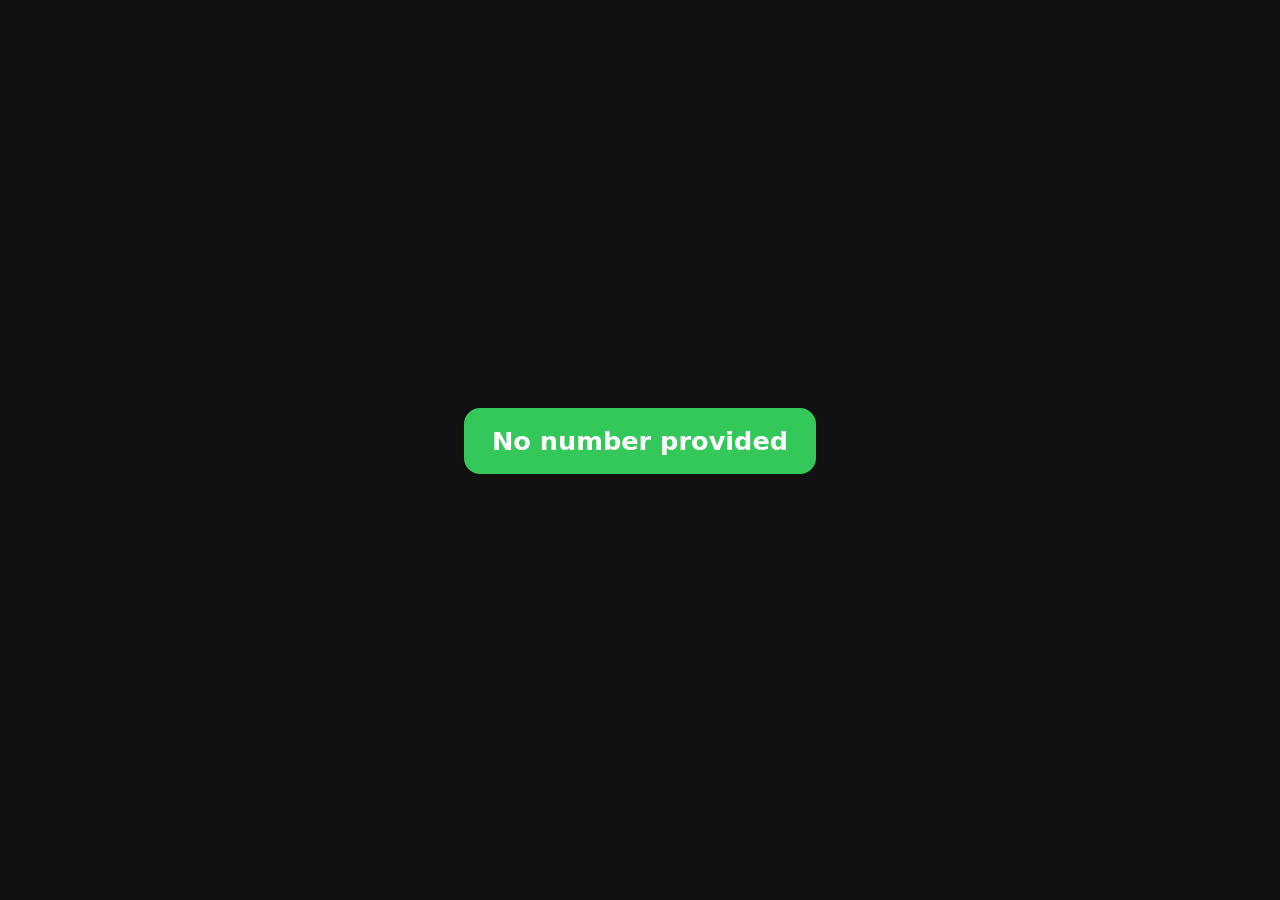
==== index.html @ 432b15ca "SMS bridge: open Messages for the number in the URL fragment" ====
<!doctype html>
<html lang="en">
<head>
<meta charset="utf-8">
<meta name="viewport" content="width=device-width,initial-scale=1">
<meta name="robots" content="noindex,nofollow">
<title>Text this lead</title>
<style>
  html,body{height:100%;margin:0;font-family:-apple-system,system-ui,sans-serif;
    display:flex;align-items:center;justify-content:center;background:#111;color:#eee}
  main{text-align:center;padding:24px}
  a.btn{display:inline-block;background:#34c759;color:#fff;text-decoration:none;
    font-size:1.6rem;font-weight:700;padding:18px 28px;border-radius:16px}
  p{opacity:.6;font-size:.95rem;margin-top:18px}
</style>
</head>
<body>
<main>
  <a class="btn" id="go" href="#">💬 Open Messages</a>
  <p id="hint"></p>
</main>
<script>
/* Opens the iPhone Messages composer for the number in the URL FRAGMENT
   (e.g. .../#16026722616). The fragment never leaves the device — it is
   not sent to GitHub or any server, so no phone number appears in any log.
   Auto-attempts the redirect; the big button is the guaranteed fallback. */
(function(){
  var raw = decodeURIComponent((location.hash||"").replace(/^#/,""));
  var digits = raw.replace(/[^0-9]/g,"");
  var e164 = "";
  if (digits.length === 10) e164 = "+1"+digits;
  else if (digits.length === 11 && digits.charAt(0) === "1") e164 = "+"+digits;
  var a = document.getElementById("go"), hint = document.getElementById("hint");
  if (!e164){
    a.textContent = "No number provided";
    a.removeAttribute("href");
    return;
  }
  var pretty = "("+e164.slice(2,5)+") "+e164.slice(5,8)+"-"+e164.slice(8);
  var uri = "sms:"+e164;
  a.href = uri;
  a.textContent = "💬 Text "+pretty;
  hint.textContent = "If Messages didn't open automatically, tap the button.";
  location.href = uri;
})();
</script>
</body>
</html>
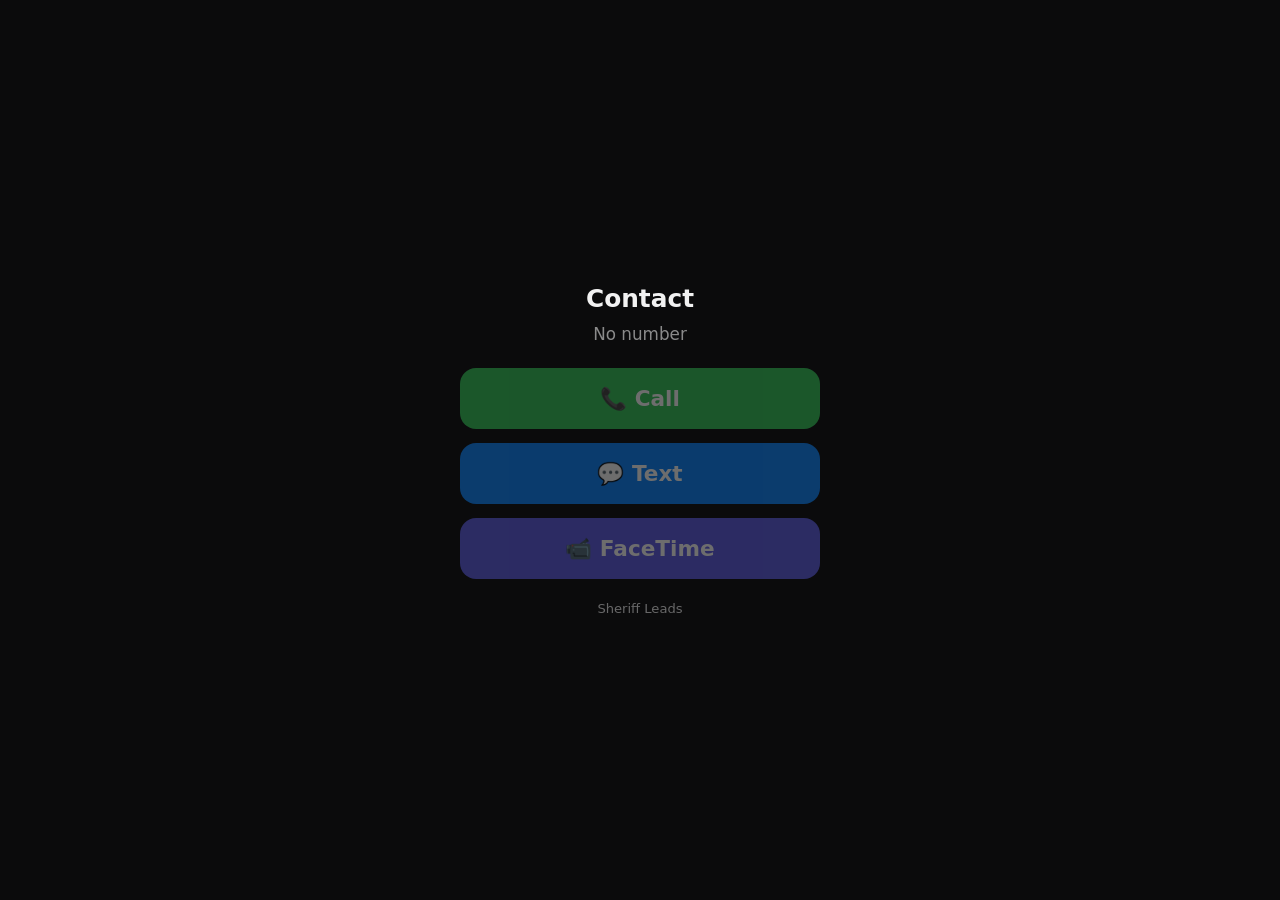
==== commit b6904de8: "Action page: Call / Text / FaceTime buttons for the number+name in the fragment" ====
--- a/index.html
+++ b/index.html
@@ -4,44 +4,60 @@
 <meta charset="utf-8">
 <meta name="viewport" content="width=device-width,initial-scale=1">
 <meta name="robots" content="noindex,nofollow">
-<title>Text this lead</title>
+<title>Contact actions</title>
 <style>
-  html,body{height:100%;margin:0;font-family:-apple-system,system-ui,sans-serif;
-    display:flex;align-items:center;justify-content:center;background:#111;color:#eee}
-  main{text-align:center;padding:24px}
-  a.btn{display:inline-block;background:#34c759;color:#fff;text-decoration:none;
-    font-size:1.6rem;font-weight:700;padding:18px 28px;border-radius:16px}
-  p{opacity:.6;font-size:.95rem;margin-top:18px}
+  :root{color-scheme:dark}
+  html,body{height:100%;margin:0;font-family:-apple-system,system-ui,sans-serif;background:#0b0b0c;color:#f2f2f2}
+  .wrap{min-height:100%;box-sizing:border-box;display:flex;flex-direction:column;
+    align-items:center;justify-content:center;gap:14px;padding:30px 22px}
+  .name{font-size:1.55rem;font-weight:800;text-align:center;line-height:1.2}
+  .num{opacity:.55;font-size:1.05rem;margin:-4px 0 10px}
+  a.btn{width:100%;max-width:360px;box-sizing:border-box;display:flex;align-items:center;
+    justify-content:center;gap:10px;text-decoration:none;color:#fff;font-size:1.35rem;
+    font-weight:700;padding:18px;border-radius:16px}
+  .call{background:#34c759}.text{background:#0a84ff}.ft{background:#5e5ce6}
+  .muted{opacity:.4;font-size:.82rem;text-align:center;margin-top:8px}
 </style>
 </head>
 <body>
-<main>
-  <a class="btn" id="go" href="#">💬 Open Messages</a>
-  <p id="hint"></p>
-</main>
+<div class="wrap">
+  <div class="name" id="name">Contact</div>
+  <div class="num" id="num"></div>
+  <a class="btn call" id="call">📞 Call</a>
+  <a class="btn text" id="text">💬 Text</a>
+  <a class="btn ft" id="ft">📹 FaceTime</a>
+  <div class="muted">Sheriff Leads</div>
+</div>
 <script>
-/* Opens the iPhone Messages composer for the number in the URL FRAGMENT
-   (e.g. .../#16026722616). The fragment never leaves the device — it is
-   not sent to GitHub or any server, so no phone number appears in any log.
-   Auto-attempts the redirect; the big button is the guaranteed fallback. */
+/* Reads "#<digits>/<url-encoded name>" from the URL FRAGMENT (which never
+   leaves the device — no number/name is sent to any server) and wires the
+   Call / Text / FaceTime buttons. Trello opens this https page in its
+   in-app browser; from here every iOS action works normally. */
 (function(){
-  var raw = decodeURIComponent((location.hash||"").replace(/^#/,""));
-  var digits = raw.replace(/[^0-9]/g,"");
-  var e164 = "";
-  if (digits.length === 10) e164 = "+1"+digits;
-  else if (digits.length === 11 && digits.charAt(0) === "1") e164 = "+"+digits;
-  var a = document.getElementById("go"), hint = document.getElementById("hint");
-  if (!e164){
-    a.textContent = "No number provided";
-    a.removeAttribute("href");
-    return;
+  var h = (location.hash || "").replace(/^#/, "");
+  var slash = h.indexOf("/");
+  var rawNum = slash >= 0 ? h.slice(0, slash) : h;
+  var rawName = slash >= 0 ? h.slice(slash + 1) : "";
+  var d = decodeURIComponent(rawNum).replace(/[^0-9]/g, "");
+  var e = "";
+  if (d.length === 10) e = "+1" + d;
+  else if (d.length === 11 && d.charAt(0) === "1") e = "+" + d;
+  var name = "";
+  try { name = decodeURIComponent(rawName); } catch (x) { name = rawName; }
+  if (name) document.getElementById("name").textContent = name;
+  var call = document.getElementById("call"),
+      text = document.getElementById("text"),
+      ft = document.getElementById("ft");
+  if (e) {
+    document.getElementById("num").textContent =
+      "(" + e.slice(2,5) + ") " + e.slice(5,8) + "-" + e.slice(8);
+    call.href = "tel:" + e;
+    text.href = "sms:" + e;
+    ft.href = "facetime:" + e;
+  } else {
+    document.getElementById("num").textContent = "No number";
+    [call, text, ft].forEach(function(b){ b.removeAttribute("href"); b.style.opacity = ".4"; });
   }
-  var pretty = "("+e164.slice(2,5)+") "+e164.slice(5,8)+"-"+e164.slice(8);
-  var uri = "sms:"+e164;
-  a.href = uri;
-  a.textContent = "💬 Text "+pretty;
-  hint.textContent = "If Messages didn't open automatically, tap the button.";
-  location.href = uri;
 })();
 </script>
 </body>
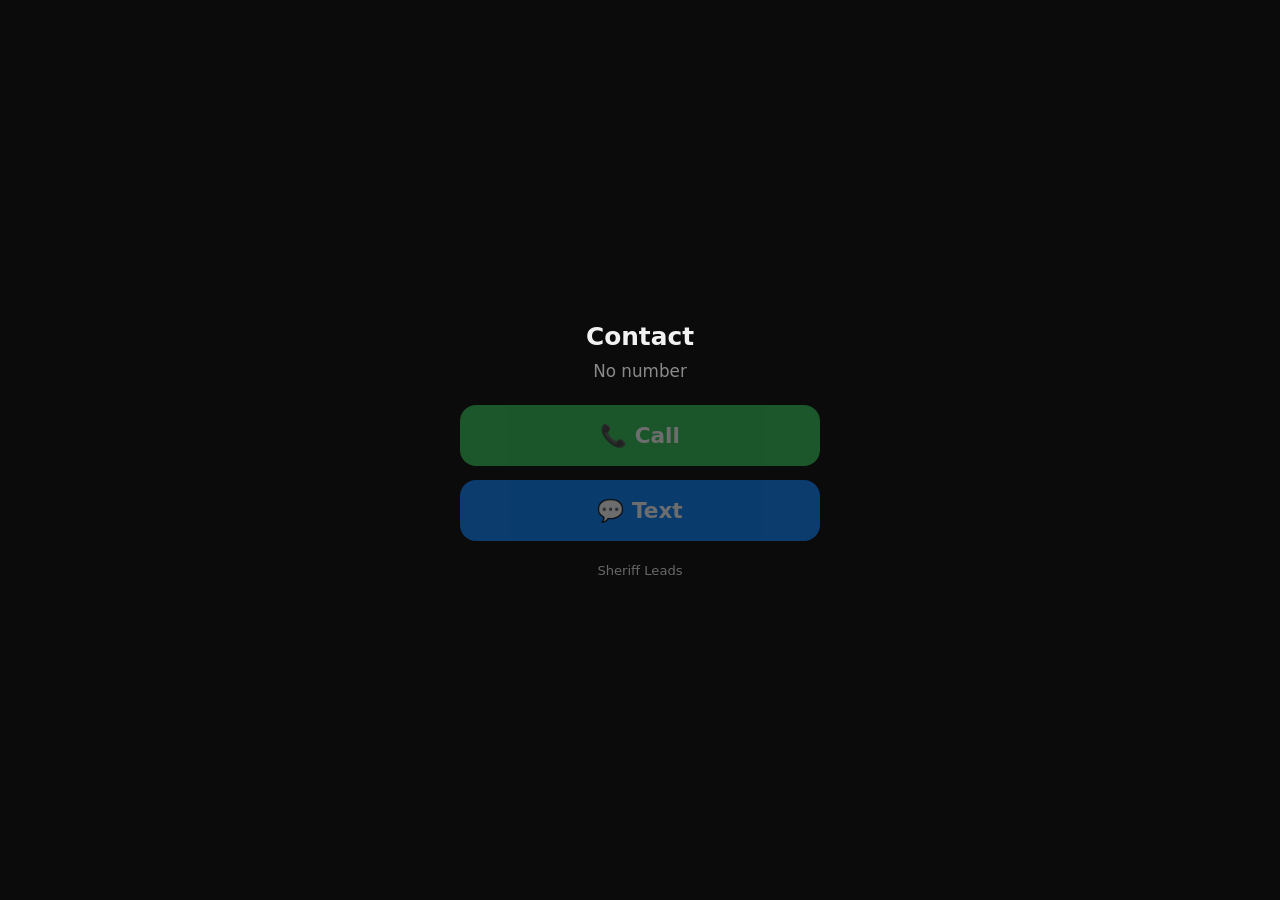
==== commit 32f8555d: "Action page: drop FaceTime, keep Call + Text" ====
--- a/index.html
+++ b/index.html
@@ -15,7 +15,7 @@
   a.btn{width:100%;max-width:360px;box-sizing:border-box;display:flex;align-items:center;
     justify-content:center;gap:10px;text-decoration:none;color:#fff;font-size:1.35rem;
     font-weight:700;padding:18px;border-radius:16px}
-  .call{background:#34c759}.text{background:#0a84ff}.ft{background:#5e5ce6}
+  .call{background:#34c759}.text{background:#0a84ff}
   .muted{opacity:.4;font-size:.82rem;text-align:center;margin-top:8px}
 </style>
 </head>
@@ -25,14 +25,13 @@
   <div class="num" id="num"></div>
   <a class="btn call" id="call">📞 Call</a>
   <a class="btn text" id="text">💬 Text</a>
-  <a class="btn ft" id="ft">📹 FaceTime</a>
   <div class="muted">Sheriff Leads</div>
 </div>
 <script>
 /* Reads "#<digits>/<url-encoded name>" from the URL FRAGMENT (which never
    leaves the device — no number/name is sent to any server) and wires the
-   Call / Text / FaceTime buttons. Trello opens this https page in its
-   in-app browser; from here every iOS action works normally. */
+   Call / Text buttons. Trello opens this https page in its in-app browser;
+   from here every iOS action works normally. */
 (function(){
   var h = (location.hash || "").replace(/^#/, "");
   var slash = h.indexOf("/");
@@ -46,17 +45,15 @@
   try { name = decodeURIComponent(rawName); } catch (x) { name = rawName; }
   if (name) document.getElementById("name").textContent = name;
   var call = document.getElementById("call"),
-      text = document.getElementById("text"),
-      ft = document.getElementById("ft");
+      text = document.getElementById("text");
   if (e) {
     document.getElementById("num").textContent =
       "(" + e.slice(2,5) + ") " + e.slice(5,8) + "-" + e.slice(8);
     call.href = "tel:" + e;
     text.href = "sms:" + e;
-    ft.href = "facetime:" + e;
   } else {
     document.getElementById("num").textContent = "No number";
-    [call, text, ft].forEach(function(b){ b.removeAttribute("href"); b.style.opacity = ".4"; });
+    [call, text].forEach(function(b){ b.removeAttribute("href"); b.style.opacity = ".4"; });
   }
 })();
 </script>
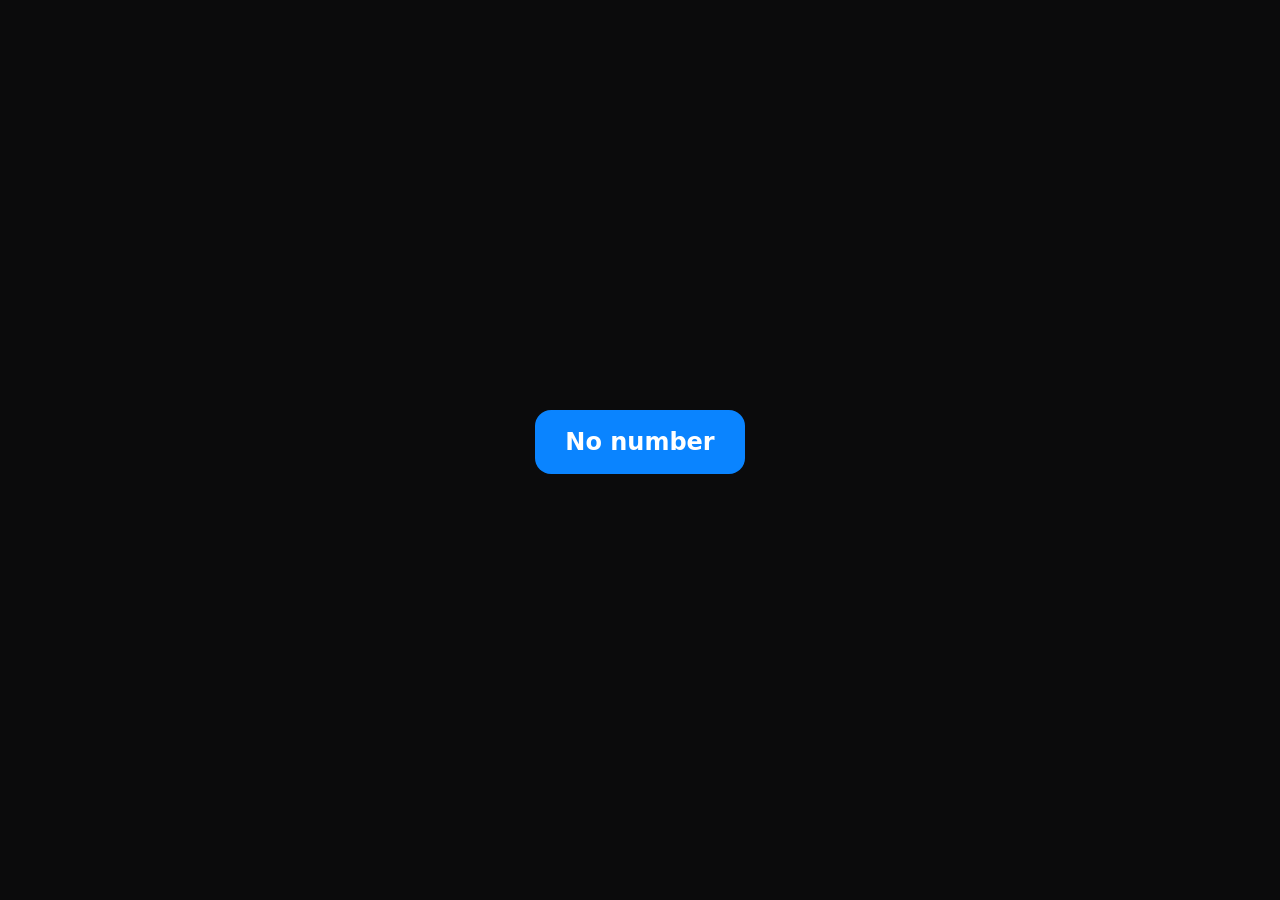
==== commit e8b362af: "Bridge: instant auto-jump to Messages (no buttons)" ====
--- a/index.html
+++ b/index.html
@@ -4,34 +4,28 @@
 <meta charset="utf-8">
 <meta name="viewport" content="width=device-width,initial-scale=1">
 <meta name="robots" content="noindex,nofollow">
-<title>Contact actions</title>
+<title>Text</title>
 <style>
   :root{color-scheme:dark}
   html,body{height:100%;margin:0;font-family:-apple-system,system-ui,sans-serif;background:#0b0b0c;color:#f2f2f2}
   .wrap{min-height:100%;box-sizing:border-box;display:flex;flex-direction:column;
-    align-items:center;justify-content:center;gap:14px;padding:30px 22px}
-  .name{font-size:1.55rem;font-weight:800;text-align:center;line-height:1.2}
-  .num{opacity:.55;font-size:1.05rem;margin:-4px 0 10px}
-  a.btn{width:100%;max-width:360px;box-sizing:border-box;display:flex;align-items:center;
-    justify-content:center;gap:10px;text-decoration:none;color:#fff;font-size:1.35rem;
-    font-weight:700;padding:18px;border-radius:16px}
-  .call{background:#34c759}.text{background:#0a84ff}
-  .muted{opacity:.4;font-size:.82rem;text-align:center;margin-top:8px}
+    align-items:center;justify-content:center;gap:16px;padding:30px 22px}
+  a.btn{display:inline-block;background:#0a84ff;color:#fff;text-decoration:none;
+    font-size:1.5rem;font-weight:800;padding:18px 30px;border-radius:16px}
+  .muted{opacity:.5;font-size:.95rem;text-align:center}
 </style>
 </head>
 <body>
 <div class="wrap">
-  <div class="name" id="name">Contact</div>
-  <div class="num" id="num"></div>
-  <a class="btn call" id="call">📞 Call</a>
-  <a class="btn text" id="text">💬 Text</a>
-  <div class="muted">Sheriff Leads</div>
+  <a class="btn" id="go" href="#">💬 Text</a>
+  <div class="muted" id="hint">Opening Messages…</div>
 </div>
 <script>
-/* Reads "#<digits>/<url-encoded name>" from the URL FRAGMENT (which never
-   leaves the device — no number/name is sent to any server) and wires the
-   Call / Text buttons. Trello opens this https page in its in-app browser;
-   from here every iOS action works normally. */
+/* Instant jump into the iPhone Messages composer for the number in the URL
+   FRAGMENT ("#<digits>/<name>"). The fragment never leaves the device — no
+   number/name is sent to any server. Trello opens this https page in its
+   in-app browser, which then redirects straight to sms:. The button is a
+   one-tap fallback only if a webview blocks the auto-redirect. */
 (function(){
   var h = (location.hash || "").replace(/^#/, "");
   var slash = h.indexOf("/");
@@ -41,20 +35,15 @@
   var e = "";
   if (d.length === 10) e = "+1" + d;
   else if (d.length === 11 && d.charAt(0) === "1") e = "+" + d;
+  var a = document.getElementById("go"), hint = document.getElementById("hint");
+  if (!e) { a.textContent = "No number"; a.removeAttribute("href"); hint.textContent = ""; return; }
   var name = "";
   try { name = decodeURIComponent(rawName); } catch (x) { name = rawName; }
-  if (name) document.getElementById("name").textContent = name;
-  var call = document.getElementById("call"),
-      text = document.getElementById("text");
-  if (e) {
-    document.getElementById("num").textContent =
-      "(" + e.slice(2,5) + ") " + e.slice(5,8) + "-" + e.slice(8);
-    call.href = "tel:" + e;
-    text.href = "sms:" + e;
-  } else {
-    document.getElementById("num").textContent = "No number";
-    [call, text].forEach(function(b){ b.removeAttribute("href"); b.style.opacity = ".4"; });
-  }
+  var uri = "sms:" + e;
+  a.href = uri;
+  a.textContent = "💬 Text " + (name || ("(" + e.slice(2,5) + ") " + e.slice(5,8) + "-" + e.slice(8)));
+  hint.textContent = "If Messages didn't open, tap the button.";
+  location.href = uri;          // auto-jump straight into Messages
 })();
 </script>
 </body>
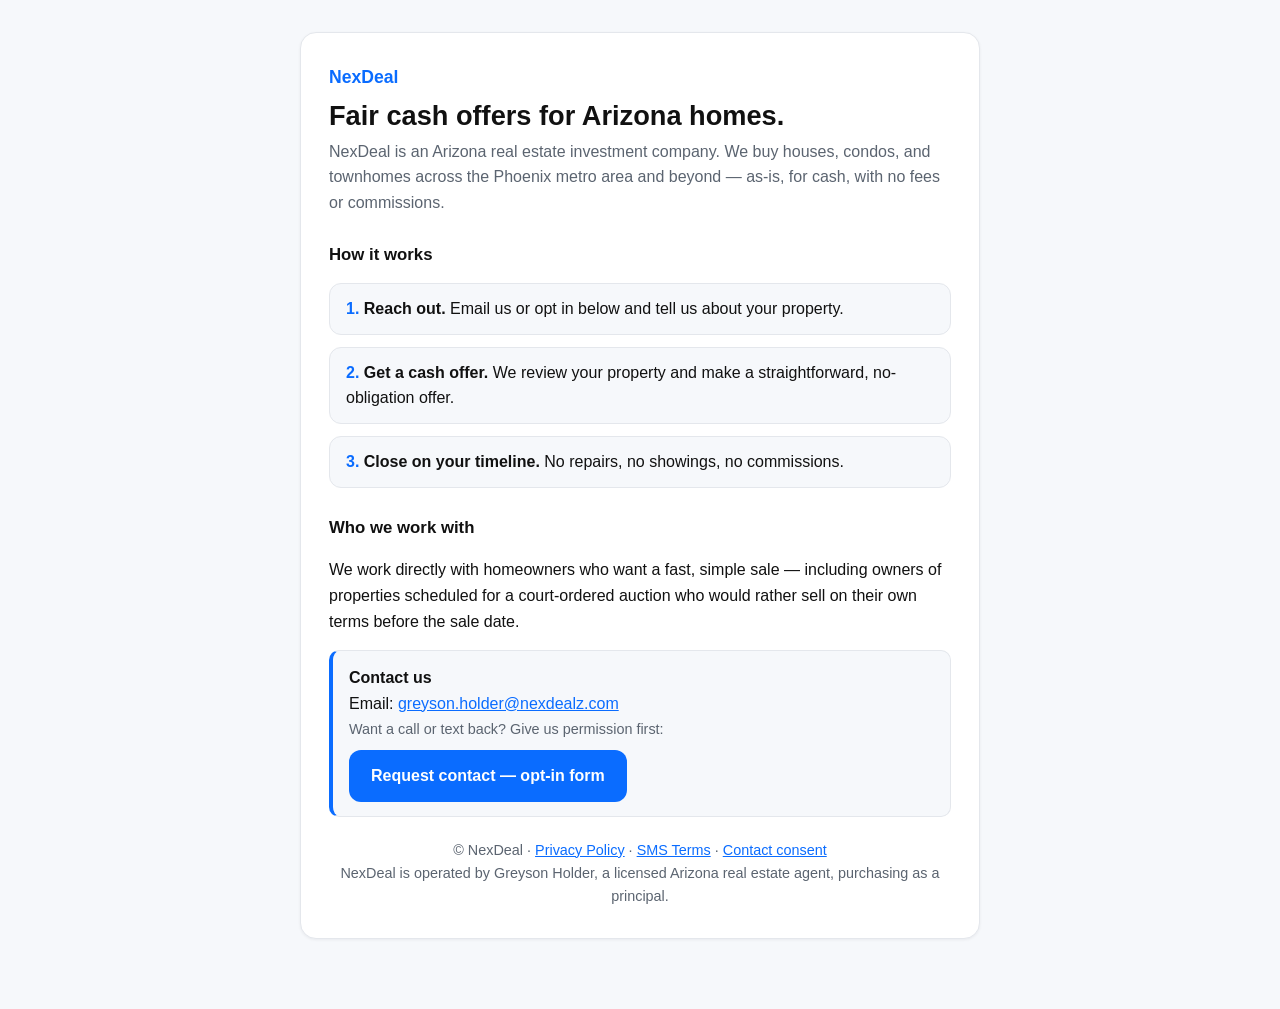
==== commit 79ca1999: "NexDeal site: homepage + A2P consent pages (opt-in, privacy, SMS terms) - index.html: real NexDeal h" ====
--- a/index.html
+++ b/index.html
@@ -3,47 +3,127 @@
 <head>
 <meta charset="utf-8">
 <meta name="viewport" content="width=device-width,initial-scale=1">
-<meta name="robots" content="noindex,nofollow">
-<title>Text</title>
+<title>NexDeal — Fair Cash Offers for Arizona Homes</title>
+<meta name="description" content="NexDeal is an Arizona real estate investment company. We buy homes as-is for cash — no fees, no commissions, close on your timeline.">
+<script>
+/* SMS bridge (must stay first): links of the form
+   https://<this site>/#<digits>/<name> jump straight into the iPhone Messages
+   composer. The number/name ride in the URL FRAGMENT and never leave the
+   device — nothing is sent to any server. When a valid number is present we
+   hide the homepage and show only the text fallback button. */
+(function(){
+  var h=(location.hash||"").replace(/^#/,"");
+  var slash=h.indexOf("/");
+  var rawNum=slash>=0?h.slice(0,slash):h;
+  var d="";
+  try{d=decodeURIComponent(rawNum).replace(/[^0-9]/g,"");}catch(x){d=rawNum.replace(/[^0-9]/g,"");}
+  if(d.length===10||(d.length===11&&d.charAt(0)==="1")){
+    document.documentElement.className="bridge";
+  }
+})();
+</script>
 <style>
-  :root{color-scheme:dark}
-  html,body{height:100%;margin:0;font-family:-apple-system,system-ui,sans-serif;background:#0b0b0c;color:#f2f2f2}
-  .wrap{min-height:100%;box-sizing:border-box;display:flex;flex-direction:column;
+  :root{--blue:#0a6cff;--ink:#111;--muted:#5b6470;--line:#e4e7ec;--bg:#f6f8fb}
+  *{box-sizing:border-box}
+  body{margin:0;background:var(--bg);color:var(--ink);
+       font-family:-apple-system,Segoe UI,Roboto,Helvetica,Arial,sans-serif;line-height:1.6}
+  .wrap{max-width:720px;margin:0 auto;padding:32px 20px 70px}
+  .card{background:#fff;border:1px solid var(--line);border-radius:16px;padding:30px 28px;
+        box-shadow:0 1px 3px rgba(16,24,40,.06)}
+  .brand{font-weight:800;color:var(--blue);font-size:1.1rem}
+  h1{font-size:1.7rem;margin:.3em 0 .2em;line-height:1.25}
+  h2{font-size:1.05rem;margin:1.6em 0 .4em}
+  p.sub{color:var(--muted);margin-top:.2em}
+  .muted{color:var(--muted);font-size:.9rem}
+  .steps{display:grid;gap:12px;margin:14px 0;padding:0;list-style:none;counter-reset:s}
+  .steps li{background:var(--bg);border:1px solid var(--line);border-radius:12px;
+            padding:12px 16px;counter-increment:s}
+  .steps li::before{content:counter(s) ". ";font-weight:800;color:var(--blue)}
+  .cta{display:inline-block;background:var(--blue);color:#fff;text-decoration:none;
+       font-weight:700;padding:13px 22px;border-radius:12px;margin-top:8px}
+  .contact{background:var(--bg);border:1px solid var(--line);border-left:4px solid var(--blue);
+           border-radius:10px;padding:14px 16px;margin:14px 0}
+  a{color:var(--blue)}
+  footer{margin-top:22px;text-align:center}
+  /* bridge mode: homepage hidden, text button shown */
+  .bridgeview{display:none}
+  html.bridge .home{display:none}
+  html.bridge body{background:#0b0b0c}
+  html.bridge .bridgeview{min-height:100vh;display:flex;flex-direction:column;
     align-items:center;justify-content:center;gap:16px;padding:30px 22px}
-  a.btn{display:inline-block;background:#0a84ff;color:#fff;text-decoration:none;
+  .btn{display:inline-block;background:#0a84ff;color:#fff;text-decoration:none;
     font-size:1.5rem;font-weight:800;padding:18px 30px;border-radius:16px}
-  .muted{opacity:.5;font-size:.95rem;text-align:center}
+  .bridgeview .muted{color:#f2f2f2;opacity:.5;text-align:center}
 </style>
 </head>
 <body>
-<div class="wrap">
+
+<div class="bridgeview">
   <a class="btn" id="go" href="#">💬 Text</a>
   <div class="muted" id="hint">Opening Messages…</div>
 </div>
+
+<div class="wrap home">
+  <div class="card">
+    <div class="brand">NexDeal</div>
+    <h1>Fair cash offers for Arizona homes.</h1>
+    <p class="sub">NexDeal is an Arizona real estate investment company. We buy
+    houses, condos, and townhomes across the Phoenix metro area and beyond —
+    as-is, for cash, with no fees or commissions.</p>
+
+    <h2>How it works</h2>
+    <ol class="steps">
+      <li><strong>Reach out.</strong> Email us or opt in below and tell us about your property.</li>
+      <li><strong>Get a cash offer.</strong> We review your property and make a straightforward, no-obligation offer.</li>
+      <li><strong>Close on your timeline.</strong> No repairs, no showings, no commissions.</li>
+    </ol>
+
+    <h2>Who we work with</h2>
+    <p>We work directly with homeowners who want a fast, simple sale — including
+    owners of properties scheduled for a court-ordered auction who would rather
+    sell on their own terms before the sale date.</p>
+
+    <div class="contact">
+      <strong>Contact us</strong><br>
+      Email: <a href="mailto:greyson.holder@nexdealz.com">greyson.holder@nexdealz.com</a><br>
+      <span class="muted">Want a call or text back? Give us permission first:</span><br>
+      <a class="cta" href="opt-in.html">Request contact — opt-in form</a>
+    </div>
+
+    <footer class="muted">
+      © NexDeal · <a href="privacy.html">Privacy Policy</a> ·
+      <a href="sms-terms.html">SMS Terms</a> ·
+      <a href="opt-in.html">Contact consent</a><br>
+      NexDeal is operated by Greyson Holder, a licensed Arizona real estate
+      agent, purchasing as a principal.
+    </footer>
+  </div>
+</div>
+
 <script>
-/* Instant jump into the iPhone Messages composer for the number in the URL
-   FRAGMENT ("#<digits>/<name>"). The fragment never leaves the device — no
-   number/name is sent to any server. Trello opens this https page in its
-   in-app browser, which then redirects straight to sms:. The button is a
-   one-tap fallback only if a webview blocks the auto-redirect. */
+/* Bridge behavior (unchanged from the original text-bridge page): build the
+   sms: URI from the fragment, auto-jump into Messages, leave the button as a
+   one-tap fallback if a webview blocks the auto-redirect. */
 (function(){
-  var h = (location.hash || "").replace(/^#/, "");
-  var slash = h.indexOf("/");
-  var rawNum = slash >= 0 ? h.slice(0, slash) : h;
-  var rawName = slash >= 0 ? h.slice(slash + 1) : "";
-  var d = decodeURIComponent(rawNum).replace(/[^0-9]/g, "");
-  var e = "";
-  if (d.length === 10) e = "+1" + d;
-  else if (d.length === 11 && d.charAt(0) === "1") e = "+" + d;
-  var a = document.getElementById("go"), hint = document.getElementById("hint");
-  if (!e) { a.textContent = "No number"; a.removeAttribute("href"); hint.textContent = ""; return; }
-  var name = "";
-  try { name = decodeURIComponent(rawName); } catch (x) { name = rawName; }
-  var uri = "sms:" + e;
-  a.href = uri;
-  a.textContent = "💬 Text " + (name || ("(" + e.slice(2,5) + ") " + e.slice(5,8) + "-" + e.slice(8)));
-  hint.textContent = "If Messages didn't open, tap the button.";
-  location.href = uri;          // auto-jump straight into Messages
+  if(document.documentElement.className!=="bridge")return;
+  var h=(location.hash||"").replace(/^#/,"");
+  var slash=h.indexOf("/");
+  var rawNum=slash>=0?h.slice(0,slash):h;
+  var rawName=slash>=0?h.slice(slash+1):"";
+  var d="";
+  try{d=decodeURIComponent(rawNum).replace(/[^0-9]/g,"");}catch(x){d=rawNum.replace(/[^0-9]/g,"");}
+  var e="";
+  if(d.length===10)e="+1"+d;
+  else if(d.length===11&&d.charAt(0)==="1")e="+"+d;
+  var a=document.getElementById("go"),hint=document.getElementById("hint");
+  if(!e){a.textContent="No number";a.removeAttribute("href");hint.textContent="";return;}
+  var name="";
+  try{name=decodeURIComponent(rawName);}catch(x){name=rawName;}
+  var uri="sms:"+e;
+  a.href=uri;
+  a.textContent="💬 Text "+(name||("("+e.slice(2,5)+") "+e.slice(5,8)+"-"+e.slice(8)));
+  hint.textContent="If Messages didn't open, tap the button.";
+  location.href=uri;
 })();
 </script>
 </body>
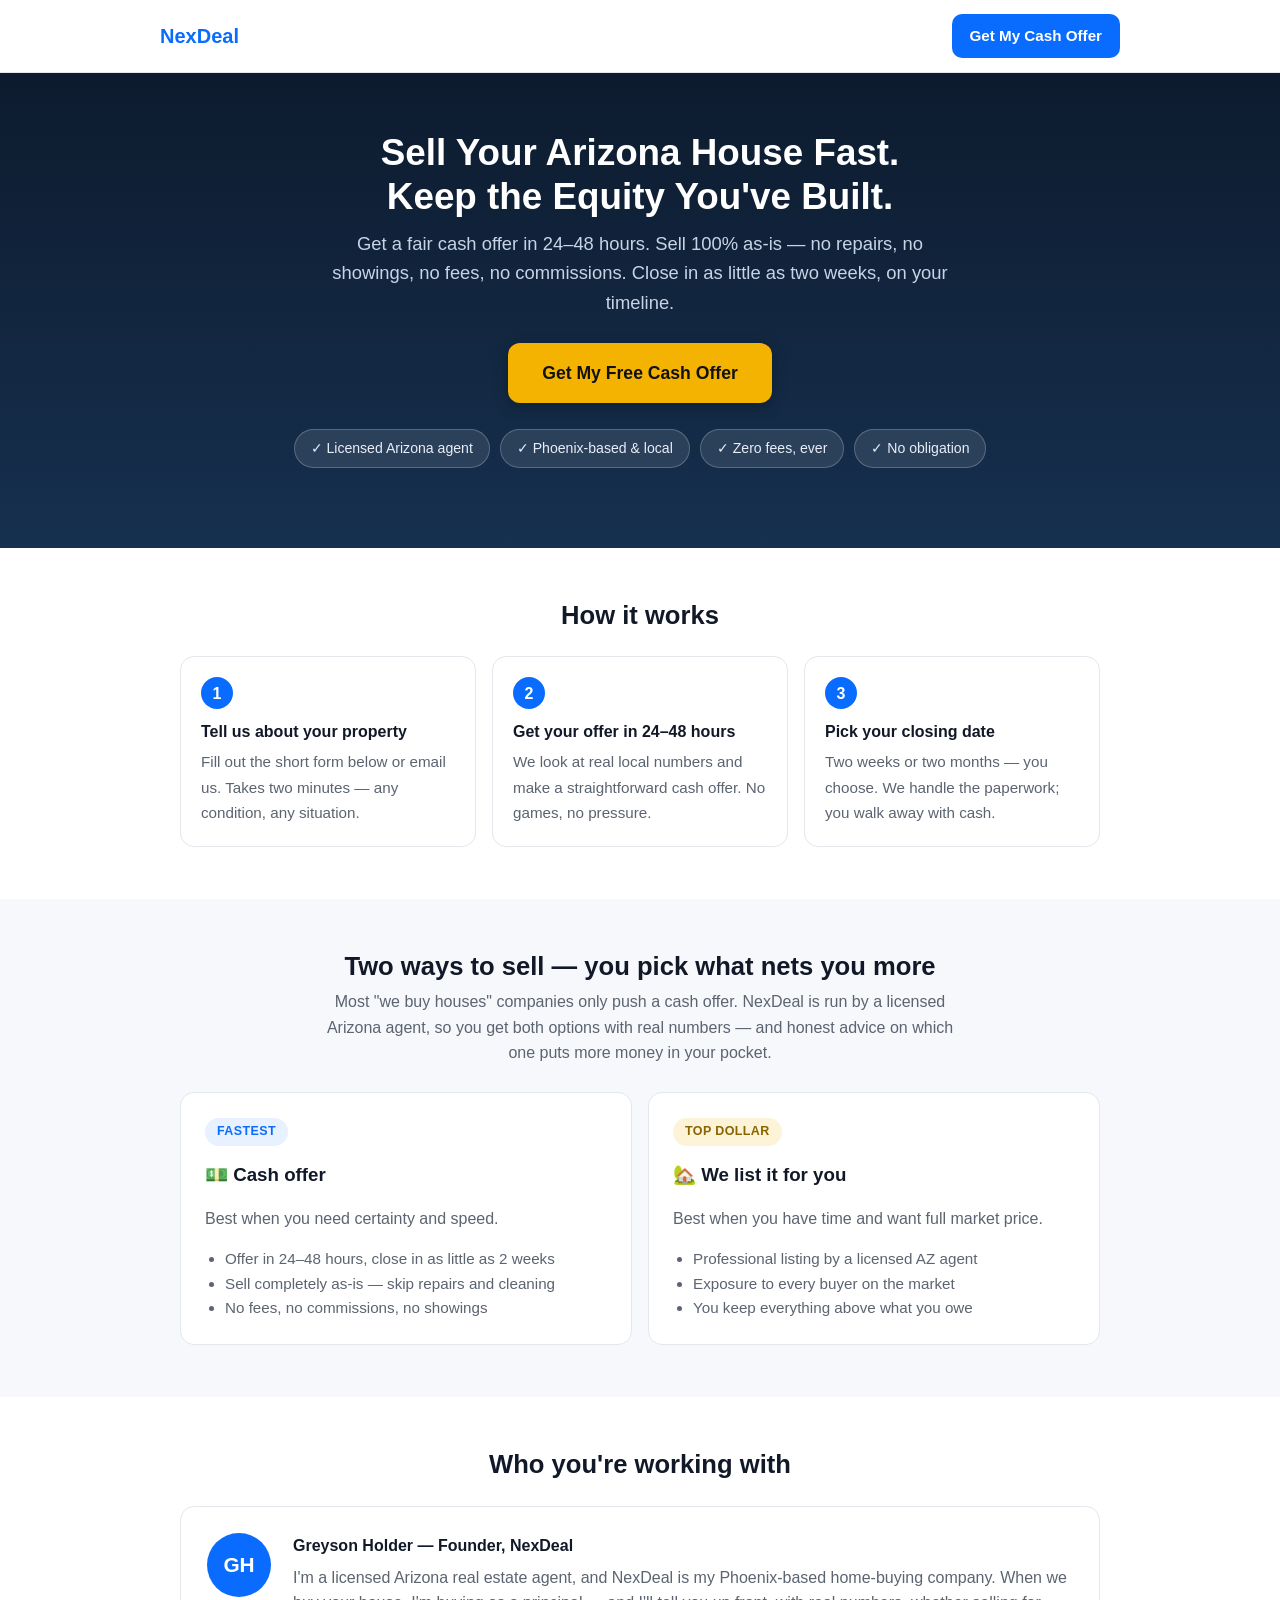
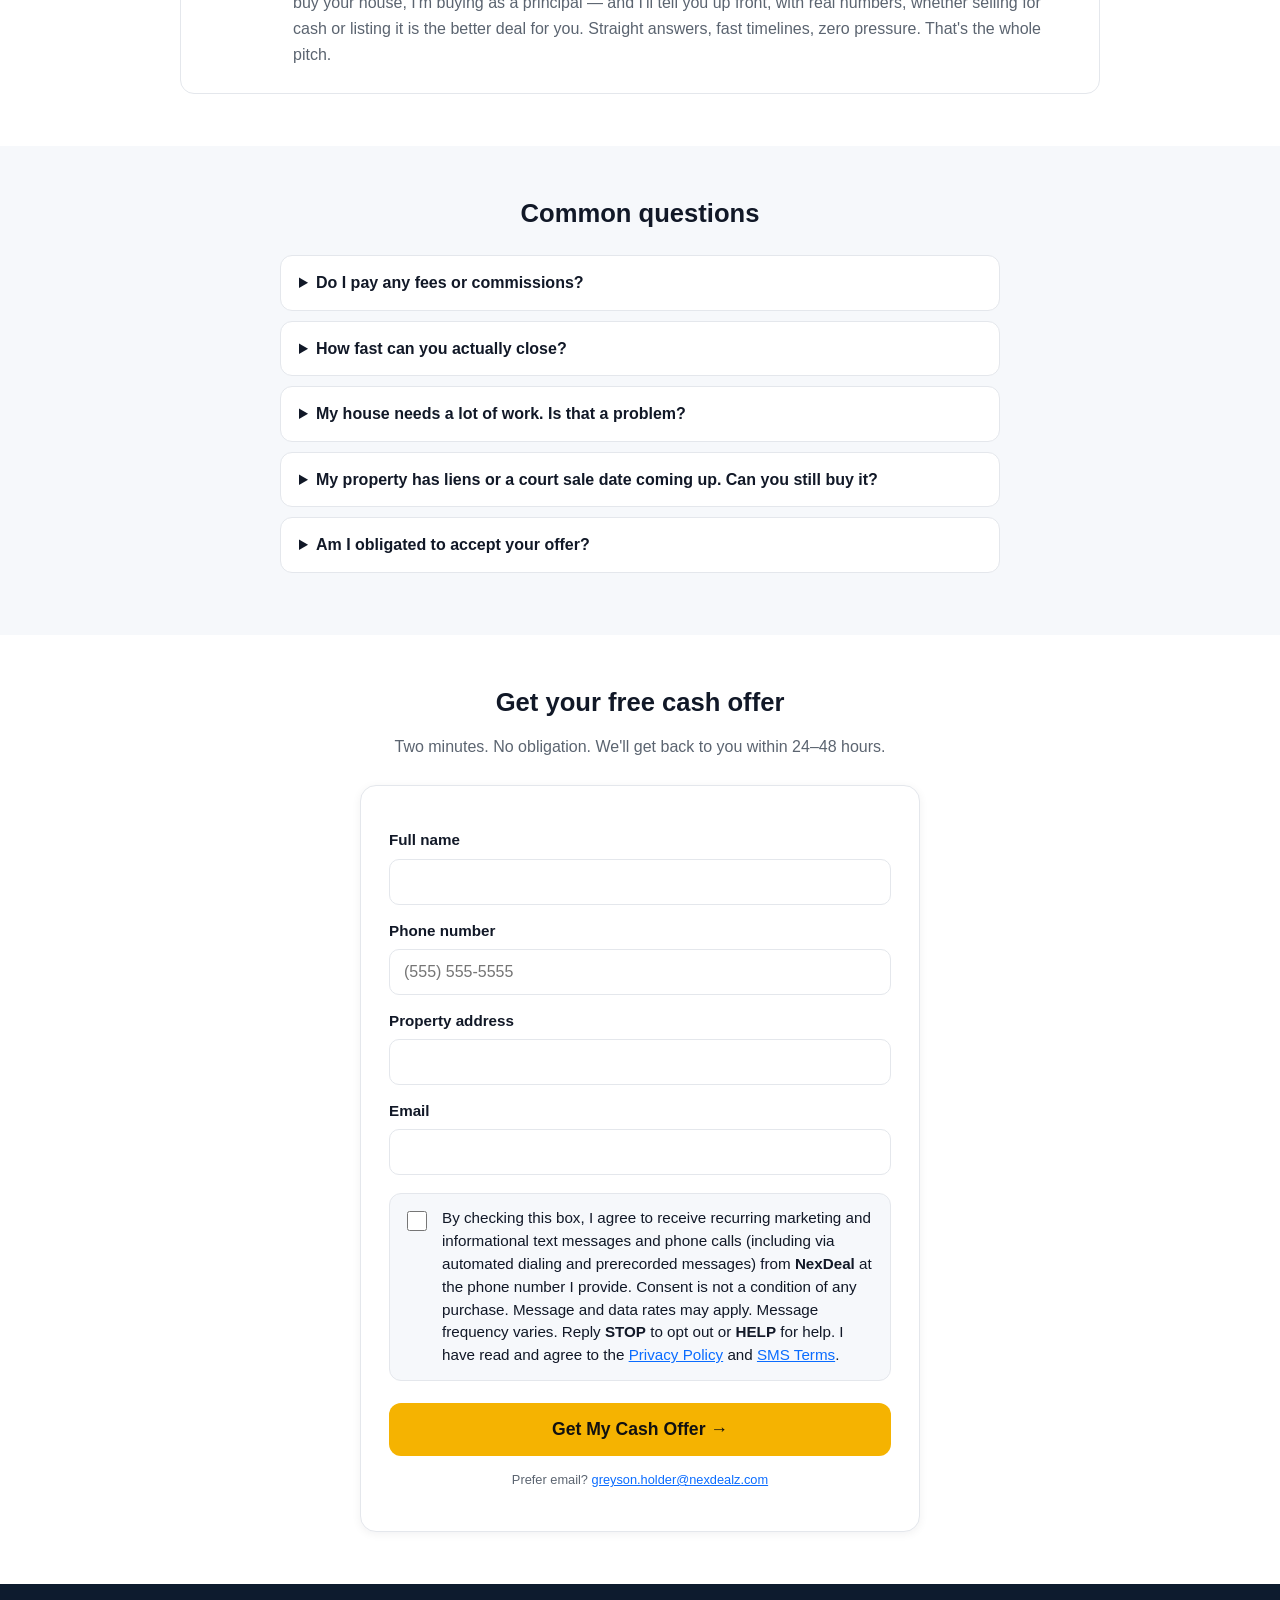
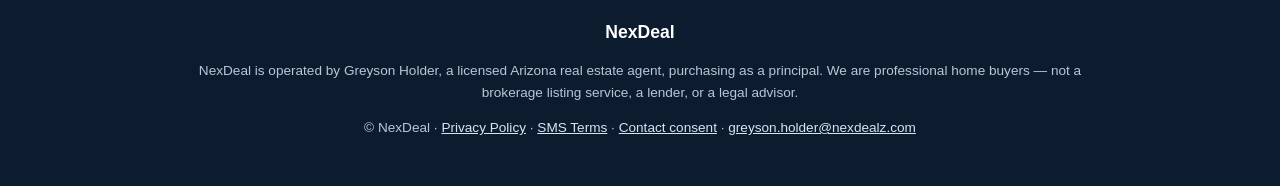
==== commit b10010b7: "Landing page: full lead-gen rebuild of nexdealz.com (hero, dual-offer, FAQ, lead form w/ consent); S" ====
--- a/index.html
+++ b/index.html
@@ -3,8 +3,8 @@
 <head>
 <meta charset="utf-8">
 <meta name="viewport" content="width=device-width,initial-scale=1">
-<title>NexDeal — Fair Cash Offers for Arizona Homes</title>
-<meta name="description" content="NexDeal is an Arizona real estate investment company. We buy homes as-is for cash — no fees, no commissions, close on your timeline.">
+<title>NexDeal — Sell Your Arizona House Fast for Cash</title>
+<meta name="description" content="Get a fair cash offer on your Arizona home in 24-48 hours. Sell as-is — no repairs, no fees, no commissions. Run by a licensed AZ agent. Phoenix metro and beyond.">
 <script>
 /* SMS bridge (must stay first): links of the form
    https://<this site>/#<digits>/<name> jump straight into the iPhone Messages
@@ -23,28 +23,88 @@
 })();
 </script>
 <style>
-  :root{--blue:#0a6cff;--ink:#111;--muted:#5b6470;--line:#e4e7ec;--bg:#f6f8fb}
+  :root{--blue:#0a6cff;--navy:#0d1b2e;--ink:#111827;--muted:#5b6470;--line:#e4e7ec;--bg:#f6f8fb;--gold:#f5b301}
   *{box-sizing:border-box}
-  body{margin:0;background:var(--bg);color:var(--ink);
+  body{margin:0;background:#fff;color:var(--ink);
        font-family:-apple-system,Segoe UI,Roboto,Helvetica,Arial,sans-serif;line-height:1.6}
-  .wrap{max-width:720px;margin:0 auto;padding:32px 20px 70px}
-  .card{background:#fff;border:1px solid var(--line);border-radius:16px;padding:30px 28px;
-        box-shadow:0 1px 3px rgba(16,24,40,.06)}
-  .brand{font-weight:800;color:var(--blue);font-size:1.1rem}
-  h1{font-size:1.7rem;margin:.3em 0 .2em;line-height:1.25}
-  h2{font-size:1.05rem;margin:1.6em 0 .4em}
-  p.sub{color:var(--muted);margin-top:.2em}
-  .muted{color:var(--muted);font-size:.9rem}
-  .steps{display:grid;gap:12px;margin:14px 0;padding:0;list-style:none;counter-reset:s}
-  .steps li{background:var(--bg);border:1px solid var(--line);border-radius:12px;
-            padding:12px 16px;counter-increment:s}
-  .steps li::before{content:counter(s) ". ";font-weight:800;color:var(--blue)}
-  .cta{display:inline-block;background:var(--blue);color:#fff;text-decoration:none;
-       font-weight:700;padding:13px 22px;border-radius:12px;margin-top:8px}
-  .contact{background:var(--bg);border:1px solid var(--line);border-left:4px solid var(--blue);
-           border-radius:10px;padding:14px 16px;margin:14px 0}
+  .wrap{max-width:960px;margin:0 auto;padding:0 20px}
   a{color:var(--blue)}
-  footer{margin-top:22px;text-align:center}
+  h1,h2{line-height:1.2;margin:.3em 0}
+  h2{font-size:1.6rem;text-align:center;margin-top:0}
+  .sub{color:var(--muted)}
+
+  /* header */
+  header{border-bottom:1px solid var(--line);background:#fff}
+  .nav{display:flex;align-items:center;justify-content:space-between;padding:14px 0}
+  .brand{font-weight:800;color:var(--blue);font-size:1.25rem;text-decoration:none}
+  .navcta{background:var(--blue);color:#fff;text-decoration:none;font-weight:700;
+          padding:10px 18px;border-radius:10px;font-size:.95rem}
+
+  /* hero */
+  .hero{background:linear-gradient(180deg,var(--navy) 0%,#16304f 100%);color:#fff;
+        padding:58px 0 64px;text-align:center}
+  .hero h1{font-size:2.3rem;margin:0 auto .25em;max-width:720px}
+  .hero p.lead{font-size:1.15rem;color:#c7d4e6;max-width:640px;margin:0 auto 26px}
+  .cta{display:inline-block;background:var(--gold);color:#111;text-decoration:none;
+       font-weight:800;font-size:1.1rem;padding:16px 34px;border-radius:12px;
+       box-shadow:0 4px 14px rgba(0,0,0,.25)}
+  .chips{display:flex;gap:10px;justify-content:center;flex-wrap:wrap;margin-top:26px;padding:0;list-style:none}
+  .chips li{background:rgba(255,255,255,.1);border:1px solid rgba(255,255,255,.22);
+            border-radius:999px;padding:7px 16px;font-size:.88rem;color:#e8eef7}
+
+  section{padding:52px 0}
+  section.alt{background:var(--bg)}
+
+  /* steps */
+  .steps{display:grid;gap:16px;grid-template-columns:repeat(auto-fit,minmax(240px,1fr));
+         margin:26px 0 0;padding:0;list-style:none;counter-reset:s}
+  .steps li{background:#fff;border:1px solid var(--line);border-radius:14px;padding:20px;counter-increment:s}
+  .steps li::before{content:counter(s);display:inline-flex;align-items:center;justify-content:center;
+      width:32px;height:32px;border-radius:50%;background:var(--blue);color:#fff;font-weight:800;margin-bottom:10px}
+  .steps b{display:block;margin-bottom:4px}
+  .steps span{color:var(--muted);font-size:.95rem}
+
+  /* two ways */
+  .ways{display:grid;gap:16px;grid-template-columns:repeat(auto-fit,minmax(280px,1fr));margin-top:26px}
+  .way{background:#fff;border:1px solid var(--line);border-radius:14px;padding:24px}
+  .way h3{margin:.2em 0 .4em}
+  .way .tag{display:inline-block;font-size:.78rem;font-weight:700;letter-spacing:.4px;
+            border-radius:999px;padding:4px 12px;margin-bottom:10px}
+  .way.cash .tag{background:#e8f1ff;color:var(--blue)}
+  .way.list .tag{background:#fdf3d7;color:#8a6400}
+  .way ul{margin:10px 0 0;padding-left:20px;color:var(--muted);font-size:.95rem}
+
+  /* about */
+  .about{display:flex;gap:22px;align-items:flex-start;background:#fff;border:1px solid var(--line);
+         border-radius:14px;padding:26px;margin-top:26px}
+  .about .badge{flex:none;width:64px;height:64px;border-radius:50%;background:var(--blue);
+                color:#fff;display:flex;align-items:center;justify-content:center;font-weight:800;font-size:1.3rem}
+
+  /* faq */
+  .faq{max-width:720px;margin:26px auto 0}
+  .faq details{background:#fff;border:1px solid var(--line);border-radius:12px;
+               padding:14px 18px;margin-bottom:10px}
+  .faq summary{font-weight:700;cursor:pointer}
+  .faq p{color:var(--muted);margin:.6em 0 0}
+
+  /* form */
+  .formcard{max-width:560px;margin:26px auto 0;background:#fff;border:1px solid var(--line);
+            border-radius:16px;padding:28px;box-shadow:0 2px 10px rgba(16,24,40,.06)}
+  label{display:block;font-weight:600;margin:14px 0 6px;font-size:.95rem}
+  input[type=text],input[type=tel],input[type=email]{
+    width:100%;padding:13px 14px;border:1px solid var(--line);border-radius:10px;font-size:1rem;background:#fff}
+  .consent{display:flex;gap:12px;align-items:flex-start;margin:18px 0 6px;
+           background:var(--bg);border:1px solid var(--line);border-radius:12px;padding:13px}
+  .consent input{margin-top:4px;width:20px;height:20px;flex:none}
+  .consent small{font-size:.82rem;line-height:1.5}
+  button{width:100%;margin-top:16px;background:var(--gold);color:#111;border:0;border-radius:12px;
+         padding:16px;font-size:1.1rem;font-weight:800;cursor:pointer}
+  .fine{color:var(--muted);font-size:.8rem;margin-top:14px;text-align:center}
+
+  footer{background:var(--navy);color:#b9c6d8;padding:34px 0;font-size:.85rem}
+  footer a{color:#d9e4f2}
+  footer .brand{color:#fff}
+
   /* bridge mode: homepage hidden, text button shown */
   .bridgeview{display:none}
   html.bridge .home{display:none}
@@ -54,6 +114,12 @@
   .btn{display:inline-block;background:#0a84ff;color:#fff;text-decoration:none;
     font-size:1.5rem;font-weight:800;padding:18px 30px;border-radius:16px}
   .bridgeview .muted{color:#f2f2f2;opacity:.5;text-align:center}
+
+  @media (max-width:600px){
+    .hero h1{font-size:1.7rem}
+    .hero{padding:40px 0 46px}
+    section{padding:40px 0}
+  }
 </style>
 </head>
 <body>
@@ -63,41 +129,183 @@
   <div class="muted" id="hint">Opening Messages…</div>
 </div>
 
-<div class="wrap home">
-  <div class="card">
-    <div class="brand">NexDeal</div>
-    <h1>Fair cash offers for Arizona homes.</h1>
-    <p class="sub">NexDeal is an Arizona real estate investment company. We buy
-    houses, condos, and townhomes across the Phoenix metro area and beyond —
-    as-is, for cash, with no fees or commissions.</p>
-
-    <h2>How it works</h2>
-    <ol class="steps">
-      <li><strong>Reach out.</strong> Email us or opt in below and tell us about your property.</li>
-      <li><strong>Get a cash offer.</strong> We review your property and make a straightforward, no-obligation offer.</li>
-      <li><strong>Close on your timeline.</strong> No repairs, no showings, no commissions.</li>
-    </ol>
-
-    <h2>Who we work with</h2>
-    <p>We work directly with homeowners who want a fast, simple sale — including
-    owners of properties scheduled for a court-ordered auction who would rather
-    sell on their own terms before the sale date.</p>
-
-    <div class="contact">
-      <strong>Contact us</strong><br>
-      Email: <a href="mailto:greyson.holder@nexdealz.com">greyson.holder@nexdealz.com</a><br>
-      <span class="muted">Want a call or text back? Give us permission first:</span><br>
-      <a class="cta" href="opt-in.html">Request contact — opt-in form</a>
-    </div>
-
-    <footer class="muted">
-      © NexDeal · <a href="privacy.html">Privacy Policy</a> ·
-      <a href="sms-terms.html">SMS Terms</a> ·
-      <a href="opt-in.html">Contact consent</a><br>
-      NexDeal is operated by Greyson Holder, a licensed Arizona real estate
-      agent, purchasing as a principal.
-    </footer>
+<div class="home">
+  <header>
+    <div class="wrap nav">
+      <a class="brand" href="/">NexDeal</a>
+      <a class="navcta" href="#offer">Get My Cash Offer</a>
+    </div>
+  </header>
+
+  <div class="hero">
+    <div class="wrap">
+      <h1>Sell Your Arizona House Fast.<br>Keep the Equity You've Built.</h1>
+      <p class="lead">Get a fair cash offer in 24&ndash;48 hours. Sell 100% as-is &mdash; no repairs,
+      no showings, no fees, no commissions. Close in as little as two weeks, on your timeline.</p>
+      <a class="cta" href="#offer">Get My Free Cash Offer</a>
+      <ul class="chips">
+        <li>✓ Licensed Arizona agent</li>
+        <li>✓ Phoenix-based &amp; local</li>
+        <li>✓ Zero fees, ever</li>
+        <li>✓ No obligation</li>
+      </ul>
+    </div>
   </div>
+
+  <section>
+    <div class="wrap">
+      <h2>How it works</h2>
+      <ol class="steps">
+        <li><b>Tell us about your property</b><span>Fill out the short form below or email us.
+          Takes two minutes &mdash; any condition, any situation.</span></li>
+        <li><b>Get your offer in 24&ndash;48 hours</b><span>We look at real local numbers and make
+          a straightforward cash offer. No games, no pressure.</span></li>
+        <li><b>Pick your closing date</b><span>Two weeks or two months &mdash; you choose. We handle
+          the paperwork; you walk away with cash.</span></li>
+      </ol>
+    </div>
+  </section>
+
+  <section class="alt">
+    <div class="wrap">
+      <h2>Two ways to sell &mdash; you pick what nets you more</h2>
+      <p class="sub" style="text-align:center;max-width:640px;margin:0 auto">
+        Most "we buy houses" companies only push a cash offer. NexDeal is run by a licensed
+        Arizona agent, so you get both options with real numbers &mdash; and honest advice on which
+        one puts more money in your pocket.</p>
+      <div class="ways">
+        <div class="way cash">
+          <span class="tag">FASTEST</span>
+          <h3>💵 Cash offer</h3>
+          <p class="sub">Best when you need certainty and speed.</p>
+          <ul>
+            <li>Offer in 24&ndash;48 hours, close in as little as 2 weeks</li>
+            <li>Sell completely as-is &mdash; skip repairs and cleaning</li>
+            <li>No fees, no commissions, no showings</li>
+          </ul>
+        </div>
+        <div class="way list">
+          <span class="tag">TOP DOLLAR</span>
+          <h3>🏡 We list it for you</h3>
+          <p class="sub">Best when you have time and want full market price.</p>
+          <ul>
+            <li>Professional listing by a licensed AZ agent</li>
+            <li>Exposure to every buyer on the market</li>
+            <li>You keep everything above what you owe</li>
+          </ul>
+        </div>
+      </div>
+    </div>
+  </section>
+
+  <section>
+    <div class="wrap">
+      <h2>Who you're working with</h2>
+      <div class="about">
+        <div class="badge">GH</div>
+        <div>
+          <b>Greyson Holder &mdash; Founder, NexDeal</b>
+          <p class="sub" style="margin:.4em 0 0">I'm a licensed Arizona real estate agent, and NexDeal
+          is my Phoenix-based home-buying company. When we buy your house, I'm buying as a principal &mdash;
+          and I'll tell you up front, with real numbers, whether selling for cash or listing it is the
+          better deal for you. Straight answers, fast timelines, zero pressure. That's the whole pitch.</p>
+        </div>
+      </div>
+    </div>
+  </section>
+
+  <section class="alt">
+    <div class="wrap">
+      <h2>Common questions</h2>
+      <div class="faq">
+        <details>
+          <summary>Do I pay any fees or commissions?</summary>
+          <p>Not on a cash sale. No agent commissions, no closing-cost surprises, no service fees.
+          The offer you accept is what you walk away with, minus whatever you still owe on the property.</p>
+        </details>
+        <details>
+          <summary>How fast can you actually close?</summary>
+          <p>As fast as about two weeks for a cash purchase &mdash; and if you need more time, we close
+          on your schedule instead. You pick the date.</p>
+        </details>
+        <details>
+          <summary>My house needs a lot of work. Is that a problem?</summary>
+          <p>No. We buy houses completely as-is &mdash; repairs needed, full of stuff, tenants in place,
+          whatever the situation. You don't fix or clean anything.</p>
+        </details>
+        <details>
+          <summary>My property has liens or a court sale date coming up. Can you still buy it?</summary>
+          <p>Usually, yes &mdash; and timing matters a lot in that situation. A sale that closes before an
+          auction date lets you collect the equity you've built instead of losing it. Reach out with your
+          date and we'll tell you honestly what's possible in the time available.</p>
+        </details>
+        <details>
+          <summary>Am I obligated to accept your offer?</summary>
+          <p>Never. The offer is free, and "no thanks" is a perfectly fine answer. If listing the home is
+          the better move for you, we'll say so.</p>
+        </details>
+      </div>
+    </div>
+  </section>
+
+  <section id="offer">
+    <div class="wrap">
+      <h2>Get your free cash offer</h2>
+      <p class="sub" style="text-align:center">Two minutes. No obligation. We'll get back to you within 24&ndash;48 hours.</p>
+      <div class="formcard">
+        <!-- Submissions email via formsubmit.co to the NexDeal care inbox. -->
+        <form action="https://formsubmit.co/greyson.holder@nexdealz.com" method="POST">
+          <input type="hidden" name="_subject" value="🏠 New seller lead — nexdealz.com">
+          <input type="hidden" name="_captcha" value="false">
+          <input type="hidden" name="_template" value="table">
+          <input type="hidden" name="_next" value="https://nexdealz.com/thanks.html">
+          <input type="text" name="_honey" style="display:none">
+
+          <label for="name">Full name</label>
+          <input type="text" id="name" name="name" autocomplete="name" required>
+
+          <label for="phone">Phone number</label>
+          <input type="tel" id="phone" name="phone" autocomplete="tel" placeholder="(555) 555-5555" required>
+
+          <label for="address">Property address</label>
+          <input type="text" id="address" name="property_address" autocomplete="street-address" required>
+
+          <label for="email">Email</label>
+          <input type="email" id="email" name="email" autocomplete="email" required>
+
+          <div class="consent">
+            <input type="checkbox" id="consent" name="consent" required>
+            <small><label for="consent" style="display:inline;font-weight:400;margin:0">
+              By checking this box, I agree to receive recurring marketing and informational
+              text messages and phone calls (including via automated dialing and prerecorded
+              messages) from <strong>NexDeal</strong> at the phone number I provide.
+              Consent is not a condition of any purchase. Message and data rates may apply.
+              Message frequency varies. Reply <strong>STOP</strong> to opt out or
+              <strong>HELP</strong> for help. I have read and agree to the
+              <a href="privacy.html">Privacy Policy</a> and
+              <a href="sms-terms.html">SMS Terms</a>.
+            </label></small>
+          </div>
+
+          <button type="submit">Get My Cash Offer →</button>
+        </form>
+        <p class="fine">Prefer email? <a href="mailto:greyson.holder@nexdealz.com">greyson.holder@nexdealz.com</a></p>
+      </div>
+    </div>
+  </section>
+
+  <footer>
+    <div class="wrap" style="text-align:center">
+      <div class="brand" style="font-weight:800;font-size:1.1rem;margin-bottom:8px">NexDeal</div>
+      <p>NexDeal is operated by Greyson Holder, a licensed Arizona real estate agent, purchasing as a
+      principal. We are professional home buyers &mdash; not a brokerage listing service, a lender, or a
+      legal advisor.</p>
+      <p>© NexDeal · <a href="privacy.html">Privacy Policy</a> ·
+        <a href="sms-terms.html">SMS Terms</a> ·
+        <a href="opt-in.html">Contact consent</a> ·
+        <a href="mailto:greyson.holder@nexdealz.com">greyson.holder@nexdealz.com</a></p>
+    </div>
+  </footer>
 </div>
 
 <script>
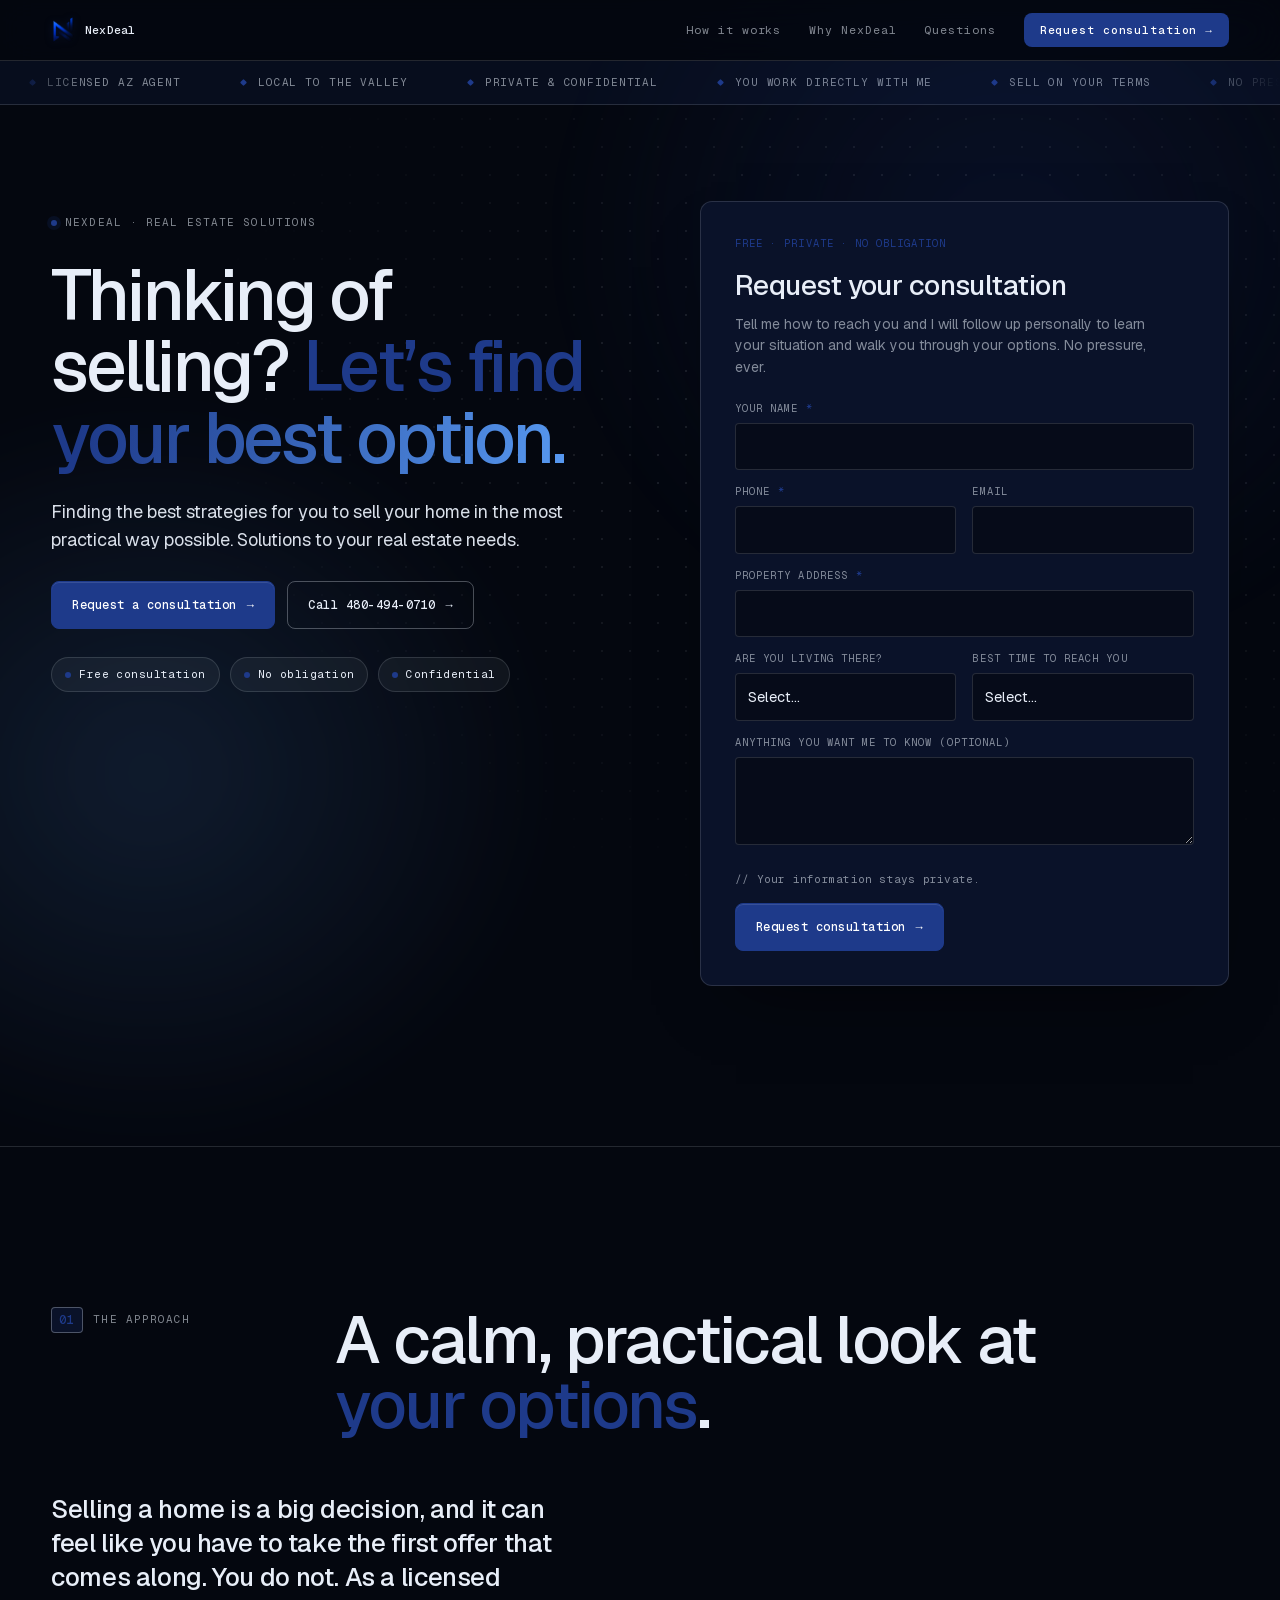
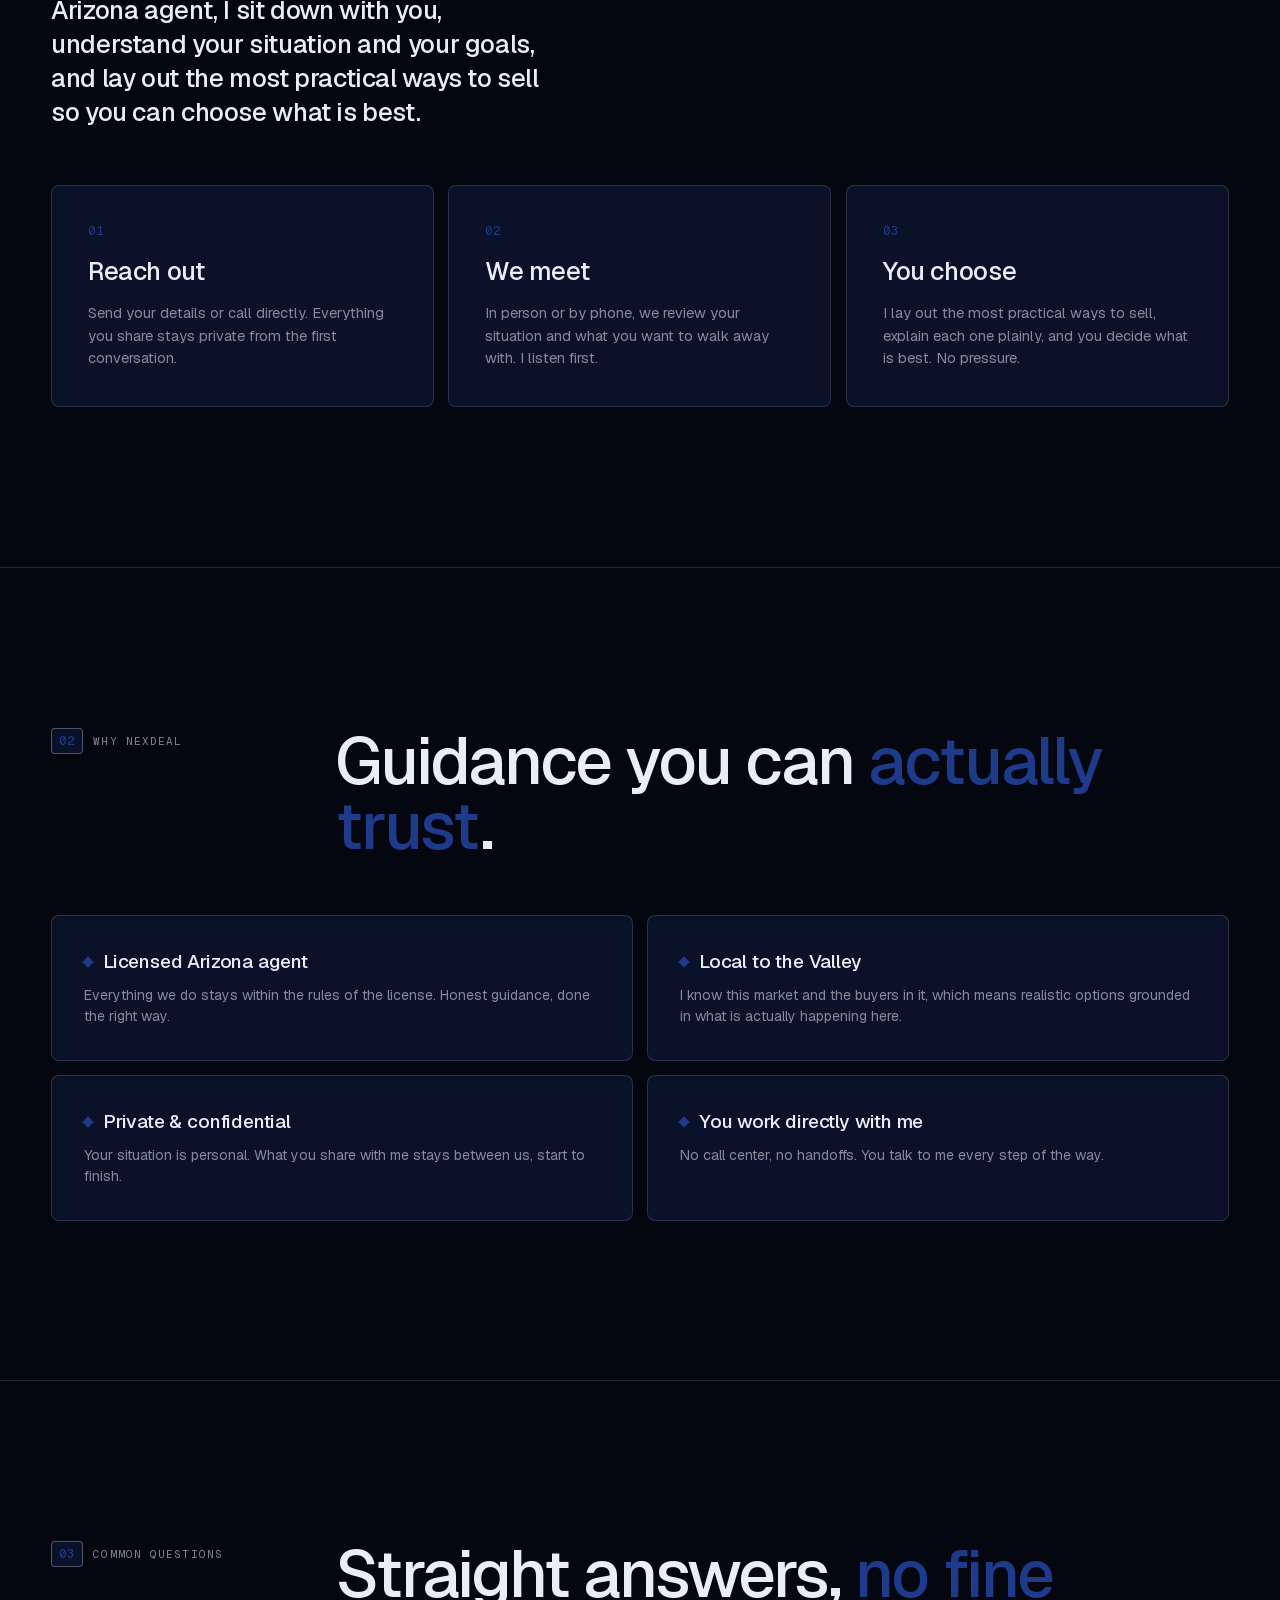
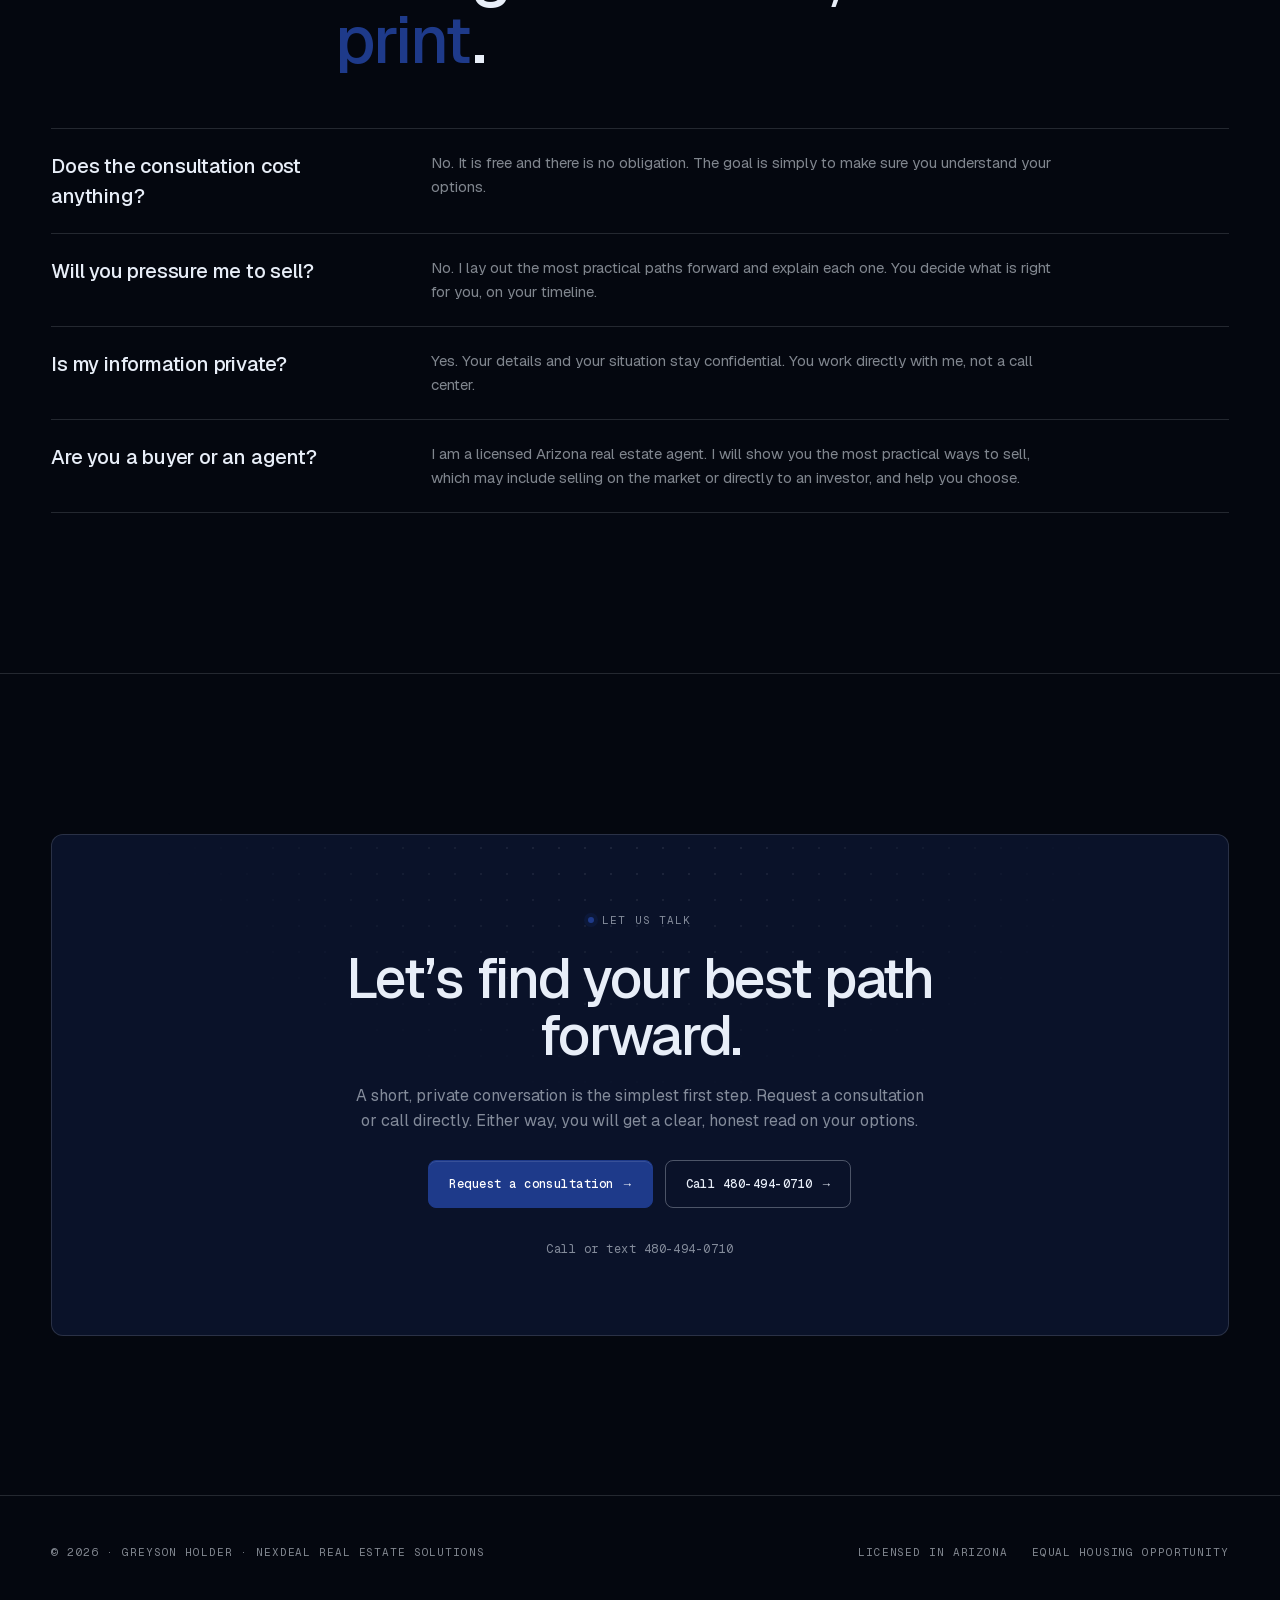
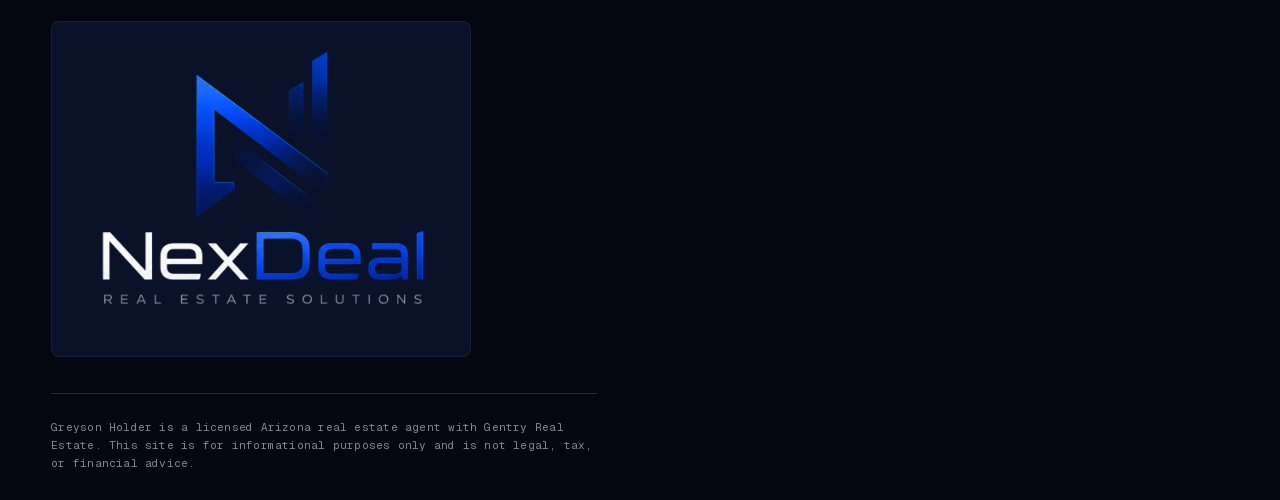
==== commit 7fa61f75: "NexDeal landing v2: pixel-perfect Next.js static export of the design handoff (Midnight Navy); SMS b" ====
--- a/index.html
+++ b/index.html
@@ -1,16 +1,4 @@
-<!doctype html>
-<html lang="en">
-<head>
-<meta charset="utf-8">
-<meta name="viewport" content="width=device-width,initial-scale=1">
-<title>NexDeal — Sell Your Arizona House Fast for Cash</title>
-<meta name="description" content="Get a fair cash offer on your Arizona home in 24-48 hours. Sell as-is — no repairs, no fees, no commissions. Run by a licensed AZ agent. Phoenix metro and beyond.">
-<script>
-/* SMS bridge (must stay first): links of the form
-   https://<this site>/#<digits>/<name> jump straight into the iPhone Messages
-   composer. The number/name ride in the URL FRAGMENT and never leave the
-   device — nothing is sent to any server. When a valid number is present we
-   hide the homepage and show only the text fallback button. */
+<!DOCTYPE html><!--3VtKJm7KGrVgFLUlE8Frn--><html lang="en" class="__variable_246ccd __variable_c29908"><head><meta charSet="utf-8"/><meta name="viewport" content="width=device-width, initial-scale=1"/><link rel="preload" href="/_next/static/media/22a5144ee8d83bca-s.p.woff2" as="font" crossorigin="" type="font/woff2"/><link rel="preload" href="/_next/static/media/7d4881bb7e1bf84d-s.p.woff2" as="font" crossorigin="" type="font/woff2"/><link rel="preload" as="image" href="/assets/nexdeal-mark.png"/><link rel="preload" as="image" href="/assets/nexdeal-lockup.png"/><link rel="stylesheet" href="/_next/static/css/9c9258840b23ca10.css" data-precedence="next"/><link rel="preload" as="script" fetchPriority="low" href="/_next/static/chunks/webpack-fddcf5b4cf83a013.js"/><script src="/_next/static/chunks/4bd1b696-c023c6e3521b1417.js" async=""></script><script src="/_next/static/chunks/255-3a91f01e1c0f613e.js" async=""></script><script src="/_next/static/chunks/main-app-c62e1b3fadc31a27.js" async=""></script><script src="/_next/static/chunks/app/page-7f449c1e40aa7d4f.js" async=""></script><meta name="next-size-adjust" content=""/><meta name="theme-color" content="#04070f"/><title>NexDeal | Sell Your Home, Find Your Best Option</title><meta name="description" content="Thinking of selling your Arizona home? Free, private, no pressure consultations with a licensed Arizona agent. Find your best option with NexDeal."/><link rel="icon" href="/assets/nexdeal-mark.png"/><script>
 (function(){
   var h=(location.hash||"").replace(/^#/,"");
   var slash=h.indexOf("/");
@@ -18,302 +6,12 @@
   var d="";
   try{d=decodeURIComponent(rawNum).replace(/[^0-9]/g,"");}catch(x){d=rawNum.replace(/[^0-9]/g,"");}
   if(d.length===10||(d.length===11&&d.charAt(0)==="1")){
-    document.documentElement.className="bridge";
+    document.documentElement.classList.add("bridge");
   }
 })();
-</script>
-<style>
-  :root{--blue:#0a6cff;--navy:#0d1b2e;--ink:#111827;--muted:#5b6470;--line:#e4e7ec;--bg:#f6f8fb;--gold:#f5b301}
-  *{box-sizing:border-box}
-  body{margin:0;background:#fff;color:var(--ink);
-       font-family:-apple-system,Segoe UI,Roboto,Helvetica,Arial,sans-serif;line-height:1.6}
-  .wrap{max-width:960px;margin:0 auto;padding:0 20px}
-  a{color:var(--blue)}
-  h1,h2{line-height:1.2;margin:.3em 0}
-  h2{font-size:1.6rem;text-align:center;margin-top:0}
-  .sub{color:var(--muted)}
-
-  /* header */
-  header{border-bottom:1px solid var(--line);background:#fff}
-  .nav{display:flex;align-items:center;justify-content:space-between;padding:14px 0}
-  .brand{font-weight:800;color:var(--blue);font-size:1.25rem;text-decoration:none}
-  .navcta{background:var(--blue);color:#fff;text-decoration:none;font-weight:700;
-          padding:10px 18px;border-radius:10px;font-size:.95rem}
-
-  /* hero */
-  .hero{background:linear-gradient(180deg,var(--navy) 0%,#16304f 100%);color:#fff;
-        padding:58px 0 64px;text-align:center}
-  .hero h1{font-size:2.3rem;margin:0 auto .25em;max-width:720px}
-  .hero p.lead{font-size:1.15rem;color:#c7d4e6;max-width:640px;margin:0 auto 26px}
-  .cta{display:inline-block;background:var(--gold);color:#111;text-decoration:none;
-       font-weight:800;font-size:1.1rem;padding:16px 34px;border-radius:12px;
-       box-shadow:0 4px 14px rgba(0,0,0,.25)}
-  .chips{display:flex;gap:10px;justify-content:center;flex-wrap:wrap;margin-top:26px;padding:0;list-style:none}
-  .chips li{background:rgba(255,255,255,.1);border:1px solid rgba(255,255,255,.22);
-            border-radius:999px;padding:7px 16px;font-size:.88rem;color:#e8eef7}
-
-  section{padding:52px 0}
-  section.alt{background:var(--bg)}
-
-  /* steps */
-  .steps{display:grid;gap:16px;grid-template-columns:repeat(auto-fit,minmax(240px,1fr));
-         margin:26px 0 0;padding:0;list-style:none;counter-reset:s}
-  .steps li{background:#fff;border:1px solid var(--line);border-radius:14px;padding:20px;counter-increment:s}
-  .steps li::before{content:counter(s);display:inline-flex;align-items:center;justify-content:center;
-      width:32px;height:32px;border-radius:50%;background:var(--blue);color:#fff;font-weight:800;margin-bottom:10px}
-  .steps b{display:block;margin-bottom:4px}
-  .steps span{color:var(--muted);font-size:.95rem}
-
-  /* two ways */
-  .ways{display:grid;gap:16px;grid-template-columns:repeat(auto-fit,minmax(280px,1fr));margin-top:26px}
-  .way{background:#fff;border:1px solid var(--line);border-radius:14px;padding:24px}
-  .way h3{margin:.2em 0 .4em}
-  .way .tag{display:inline-block;font-size:.78rem;font-weight:700;letter-spacing:.4px;
-            border-radius:999px;padding:4px 12px;margin-bottom:10px}
-  .way.cash .tag{background:#e8f1ff;color:var(--blue)}
-  .way.list .tag{background:#fdf3d7;color:#8a6400}
-  .way ul{margin:10px 0 0;padding-left:20px;color:var(--muted);font-size:.95rem}
-
-  /* about */
-  .about{display:flex;gap:22px;align-items:flex-start;background:#fff;border:1px solid var(--line);
-         border-radius:14px;padding:26px;margin-top:26px}
-  .about .badge{flex:none;width:64px;height:64px;border-radius:50%;background:var(--blue);
-                color:#fff;display:flex;align-items:center;justify-content:center;font-weight:800;font-size:1.3rem}
-
-  /* faq */
-  .faq{max-width:720px;margin:26px auto 0}
-  .faq details{background:#fff;border:1px solid var(--line);border-radius:12px;
-               padding:14px 18px;margin-bottom:10px}
-  .faq summary{font-weight:700;cursor:pointer}
-  .faq p{color:var(--muted);margin:.6em 0 0}
-
-  /* form */
-  .formcard{max-width:560px;margin:26px auto 0;background:#fff;border:1px solid var(--line);
-            border-radius:16px;padding:28px;box-shadow:0 2px 10px rgba(16,24,40,.06)}
-  label{display:block;font-weight:600;margin:14px 0 6px;font-size:.95rem}
-  input[type=text],input[type=tel],input[type=email]{
-    width:100%;padding:13px 14px;border:1px solid var(--line);border-radius:10px;font-size:1rem;background:#fff}
-  .consent{display:flex;gap:12px;align-items:flex-start;margin:18px 0 6px;
-           background:var(--bg);border:1px solid var(--line);border-radius:12px;padding:13px}
-  .consent input{margin-top:4px;width:20px;height:20px;flex:none}
-  .consent small{font-size:.82rem;line-height:1.5}
-  button{width:100%;margin-top:16px;background:var(--gold);color:#111;border:0;border-radius:12px;
-         padding:16px;font-size:1.1rem;font-weight:800;cursor:pointer}
-  .fine{color:var(--muted);font-size:.8rem;margin-top:14px;text-align:center}
-
-  footer{background:var(--navy);color:#b9c6d8;padding:34px 0;font-size:.85rem}
-  footer a{color:#d9e4f2}
-  footer .brand{color:#fff}
-
-  /* bridge mode: homepage hidden, text button shown */
-  .bridgeview{display:none}
-  html.bridge .home{display:none}
-  html.bridge body{background:#0b0b0c}
-  html.bridge .bridgeview{min-height:100vh;display:flex;flex-direction:column;
-    align-items:center;justify-content:center;gap:16px;padding:30px 22px}
-  .btn{display:inline-block;background:#0a84ff;color:#fff;text-decoration:none;
-    font-size:1.5rem;font-weight:800;padding:18px 30px;border-radius:16px}
-  .bridgeview .muted{color:#f2f2f2;opacity:.5;text-align:center}
-
-  @media (max-width:600px){
-    .hero h1{font-size:1.7rem}
-    .hero{padding:40px 0 46px}
-    section{padding:40px 0}
-  }
-</style>
-</head>
-<body>
-
-<div class="bridgeview">
-  <a class="btn" id="go" href="#">💬 Text</a>
-  <div class="muted" id="hint">Opening Messages…</div>
-</div>
-
-<div class="home">
-  <header>
-    <div class="wrap nav">
-      <a class="brand" href="/">NexDeal</a>
-      <a class="navcta" href="#offer">Get My Cash Offer</a>
-    </div>
-  </header>
-
-  <div class="hero">
-    <div class="wrap">
-      <h1>Sell Your Arizona House Fast.<br>Keep the Equity You've Built.</h1>
-      <p class="lead">Get a fair cash offer in 24&ndash;48 hours. Sell 100% as-is &mdash; no repairs,
-      no showings, no fees, no commissions. Close in as little as two weeks, on your timeline.</p>
-      <a class="cta" href="#offer">Get My Free Cash Offer</a>
-      <ul class="chips">
-        <li>✓ Licensed Arizona agent</li>
-        <li>✓ Phoenix-based &amp; local</li>
-        <li>✓ Zero fees, ever</li>
-        <li>✓ No obligation</li>
-      </ul>
-    </div>
-  </div>
-
-  <section>
-    <div class="wrap">
-      <h2>How it works</h2>
-      <ol class="steps">
-        <li><b>Tell us about your property</b><span>Fill out the short form below or email us.
-          Takes two minutes &mdash; any condition, any situation.</span></li>
-        <li><b>Get your offer in 24&ndash;48 hours</b><span>We look at real local numbers and make
-          a straightforward cash offer. No games, no pressure.</span></li>
-        <li><b>Pick your closing date</b><span>Two weeks or two months &mdash; you choose. We handle
-          the paperwork; you walk away with cash.</span></li>
-      </ol>
-    </div>
-  </section>
-
-  <section class="alt">
-    <div class="wrap">
-      <h2>Two ways to sell &mdash; you pick what nets you more</h2>
-      <p class="sub" style="text-align:center;max-width:640px;margin:0 auto">
-        Most "we buy houses" companies only push a cash offer. NexDeal is run by a licensed
-        Arizona agent, so you get both options with real numbers &mdash; and honest advice on which
-        one puts more money in your pocket.</p>
-      <div class="ways">
-        <div class="way cash">
-          <span class="tag">FASTEST</span>
-          <h3>💵 Cash offer</h3>
-          <p class="sub">Best when you need certainty and speed.</p>
-          <ul>
-            <li>Offer in 24&ndash;48 hours, close in as little as 2 weeks</li>
-            <li>Sell completely as-is &mdash; skip repairs and cleaning</li>
-            <li>No fees, no commissions, no showings</li>
-          </ul>
-        </div>
-        <div class="way list">
-          <span class="tag">TOP DOLLAR</span>
-          <h3>🏡 We list it for you</h3>
-          <p class="sub">Best when you have time and want full market price.</p>
-          <ul>
-            <li>Professional listing by a licensed AZ agent</li>
-            <li>Exposure to every buyer on the market</li>
-            <li>You keep everything above what you owe</li>
-          </ul>
-        </div>
-      </div>
-    </div>
-  </section>
-
-  <section>
-    <div class="wrap">
-      <h2>Who you're working with</h2>
-      <div class="about">
-        <div class="badge">GH</div>
-        <div>
-          <b>Greyson Holder &mdash; Founder, NexDeal</b>
-          <p class="sub" style="margin:.4em 0 0">I'm a licensed Arizona real estate agent, and NexDeal
-          is my Phoenix-based home-buying company. When we buy your house, I'm buying as a principal &mdash;
-          and I'll tell you up front, with real numbers, whether selling for cash or listing it is the
-          better deal for you. Straight answers, fast timelines, zero pressure. That's the whole pitch.</p>
-        </div>
-      </div>
-    </div>
-  </section>
-
-  <section class="alt">
-    <div class="wrap">
-      <h2>Common questions</h2>
-      <div class="faq">
-        <details>
-          <summary>Do I pay any fees or commissions?</summary>
-          <p>Not on a cash sale. No agent commissions, no closing-cost surprises, no service fees.
-          The offer you accept is what you walk away with, minus whatever you still owe on the property.</p>
-        </details>
-        <details>
-          <summary>How fast can you actually close?</summary>
-          <p>As fast as about two weeks for a cash purchase &mdash; and if you need more time, we close
-          on your schedule instead. You pick the date.</p>
-        </details>
-        <details>
-          <summary>My house needs a lot of work. Is that a problem?</summary>
-          <p>No. We buy houses completely as-is &mdash; repairs needed, full of stuff, tenants in place,
-          whatever the situation. You don't fix or clean anything.</p>
-        </details>
-        <details>
-          <summary>My property has liens or a court sale date coming up. Can you still buy it?</summary>
-          <p>Usually, yes &mdash; and timing matters a lot in that situation. A sale that closes before an
-          auction date lets you collect the equity you've built instead of losing it. Reach out with your
-          date and we'll tell you honestly what's possible in the time available.</p>
-        </details>
-        <details>
-          <summary>Am I obligated to accept your offer?</summary>
-          <p>Never. The offer is free, and "no thanks" is a perfectly fine answer. If listing the home is
-          the better move for you, we'll say so.</p>
-        </details>
-      </div>
-    </div>
-  </section>
-
-  <section id="offer">
-    <div class="wrap">
-      <h2>Get your free cash offer</h2>
-      <p class="sub" style="text-align:center">Two minutes. No obligation. We'll get back to you within 24&ndash;48 hours.</p>
-      <div class="formcard">
-        <!-- Submissions email via formsubmit.co to the NexDeal care inbox. -->
-        <form action="https://formsubmit.co/greyson.holder@nexdealz.com" method="POST">
-          <input type="hidden" name="_subject" value="🏠 New seller lead — nexdealz.com">
-          <input type="hidden" name="_captcha" value="false">
-          <input type="hidden" name="_template" value="table">
-          <input type="hidden" name="_next" value="https://nexdealz.com/thanks.html">
-          <input type="text" name="_honey" style="display:none">
-
-          <label for="name">Full name</label>
-          <input type="text" id="name" name="name" autocomplete="name" required>
-
-          <label for="phone">Phone number</label>
-          <input type="tel" id="phone" name="phone" autocomplete="tel" placeholder="(555) 555-5555" required>
-
-          <label for="address">Property address</label>
-          <input type="text" id="address" name="property_address" autocomplete="street-address" required>
-
-          <label for="email">Email</label>
-          <input type="email" id="email" name="email" autocomplete="email" required>
-
-          <div class="consent">
-            <input type="checkbox" id="consent" name="consent" required>
-            <small><label for="consent" style="display:inline;font-weight:400;margin:0">
-              By checking this box, I agree to receive recurring marketing and informational
-              text messages and phone calls (including via automated dialing and prerecorded
-              messages) from <strong>NexDeal</strong> at the phone number I provide.
-              Consent is not a condition of any purchase. Message and data rates may apply.
-              Message frequency varies. Reply <strong>STOP</strong> to opt out or
-              <strong>HELP</strong> for help. I have read and agree to the
-              <a href="privacy.html">Privacy Policy</a> and
-              <a href="sms-terms.html">SMS Terms</a>.
-            </label></small>
-          </div>
-
-          <button type="submit">Get My Cash Offer →</button>
-        </form>
-        <p class="fine">Prefer email? <a href="mailto:greyson.holder@nexdealz.com">greyson.holder@nexdealz.com</a></p>
-      </div>
-    </div>
-  </section>
-
-  <footer>
-    <div class="wrap" style="text-align:center">
-      <div class="brand" style="font-weight:800;font-size:1.1rem;margin-bottom:8px">NexDeal</div>
-      <p>NexDeal is operated by Greyson Holder, a licensed Arizona real estate agent, purchasing as a
-      principal. We are professional home buyers &mdash; not a brokerage listing service, a lender, or a
-      legal advisor.</p>
-      <p>© NexDeal · <a href="privacy.html">Privacy Policy</a> ·
-        <a href="sms-terms.html">SMS Terms</a> ·
-        <a href="opt-in.html">Contact consent</a> ·
-        <a href="mailto:greyson.holder@nexdealz.com">greyson.holder@nexdealz.com</a></p>
-    </div>
-  </footer>
-</div>
-
-<script>
-/* Bridge behavior (unchanged from the original text-bridge page): build the
-   sms: URI from the fragment, auto-jump into Messages, leave the button as a
-   one-tap fallback if a webview blocks the auto-redirect. */
+</script><script src="/_next/static/chunks/polyfills-42372ed130431b0a.js" noModule=""></script></head><body><div hidden=""><!--$--><!--/$--></div><div class="bridgeview"><a class="bridge-btn" id="go" href="#">💬 Text</a><div class="bridge-hint" id="hint">Opening Messages…</div></div><div class="home"><div class="scroll-progress" aria-hidden="true"></div><header class="topbar"><div class="wrap topbar-inner"><a href="#top" class="brand"><img class="brand-mark" src="/assets/nexdeal-mark.png" alt="NexDeal"/><span class="brand-name">NexDeal</span></a><nav class="nav"><a href="#how">How it works</a><a href="#why">Why NexDeal</a><a href="#faq">Questions</a><a href="#consult" class="cta">Request consultation</a></nav></div></header><div class="trust-strip"><div class="trust-marquee"><div class="trust-track"><span class="trust-pill"><i></i>Licensed AZ agent</span><span class="trust-pill"><i></i>Local to the Valley</span><span class="trust-pill"><i></i>Private &amp; confidential</span><span class="trust-pill"><i></i>You work directly with me</span><span class="trust-pill"><i></i>Sell on your terms</span><span class="trust-pill"><i></i>No pressure, ever</span><span class="trust-pill"><i></i>Licensed AZ agent</span><span class="trust-pill"><i></i>Local to the Valley</span><span class="trust-pill"><i></i>Private &amp; confidential</span><span class="trust-pill"><i></i>You work directly with me</span><span class="trust-pill"><i></i>Sell on your terms</span><span class="trust-pill"><i></i>No pressure, ever</span></div></div></div><section id="top" class="hero hero-landing"><div class="wrap hero-landing-grid"><div class="hero-copy"><div class="eyebrow reveal" style="margin-bottom:28px"><span>NexDeal · Real Estate Solutions</span></div><h1 class="reveal" style="--rd:90ms">Thinking of selling?<!-- --> <span class="accent">Let’s find your best option.</span></h1><p class="hero-sub reveal" style="--rd:180ms">Finding the best strategies for you to sell your home in the most practical way possible. Solutions to your real estate needs.</p><div class="hero-cta-row reveal" style="margin-top:28px;--rd:270ms"><a href="#consult" class="btn">Request a consultation</a><a href="tel:+14804940710" class="btn ghost">Call 480-494-0710</a></div><ul class="hero-chips reveal" style="--rd:360ms"><li>Free consultation</li><li>No obligation</li><li>Confidential</li></ul></div><div class="hero-form reveal-fade" style="--rd:220ms"><div class="consult-card tilt glow-ring" id="consult"><div class="consult-card-head"><div class="consult-tag">Free · Private · No obligation</div><h2>Request your consultation</h2><p>Tell me how to reach you and I will follow up personally to learn your situation and walk you through your options. No pressure, ever.</p></div><form class="lead bare" noValidate=""><div class="field full"><label for="name">Your name<span class="req">*</span></label><input id="name" type="text" placeholder="" name="name" value=""/></div><div class="field"><label for="phone">Phone<span class="req">*</span></label><input id="phone" type="tel" placeholder="" name="phone" value=""/></div><div class="field"><label for="email">Email</label><input id="email" type="email" placeholder="" name="email" value=""/></div><div class="field full"><label for="address">Property address<span class="req">*</span></label><input id="address" type="text" placeholder="" name="address" value=""/></div><div class="field"><label for="living">Are you living there?</label><select id="living" name="living"><option value="" selected="">Select…</option><option value="Yes, I live here">Yes, I live here</option><option value="No, it is vacant">No, it is vacant</option><option value="It is a rental">It is a rental</option></select></div><div class="field"><label for="besttime">Best time to reach you</label><select id="besttime" name="besttime"><option value="" selected="">Select…</option><option value="Morning">Morning</option><option value="Afternoon">Afternoon</option><option value="Evening">Evening</option><option value="Anytime">Anytime</option></select></div><div class="field full"><label for="notes">Anything you want me to know (optional)</label><textarea id="notes" name="notes" placeholder=""></textarea></div><div class="form-submit"><div class="form-note">// Your information stays private.</div><button type="submit" class="btn">Request consultation</button></div></form></div></div></div></section><section id="how" class="section"><div class="wrap"><div class="section-head reveal"><div class="section-num"><b>01</b> The approach</div><h2 class="section-title">A calm, practical look at <em>your options</em>.</h2></div><p class="reassure reveal">Selling a home is a big decision, and it can feel like you have to take the first offer that comes along. You do not. As a licensed Arizona agent, I sit down with you, understand your situation and your goals, and lay out the most practical ways to sell so you can choose what is best.</p><div class="steps"><div class="step reveal-fade tilt glow-ring" style="--rd:0ms"><div class="step-num">01</div><h3>Reach out</h3><p>Send your details or call directly. Everything you share stays private from the first conversation.</p></div><div class="step reveal-fade tilt glow-ring" style="--rd:110ms"><div class="step-num">02</div><h3>We meet</h3><p>In person or by phone, we review your situation and what you want to walk away with. I listen first.</p></div><div class="step reveal-fade tilt glow-ring" style="--rd:220ms"><div class="step-num">03</div><h3>You choose</h3><p>I lay out the most practical ways to sell, explain each one plainly, and you decide what is best. No pressure.</p></div></div></div></section><section id="why" class="section"><div class="wrap"><div class="section-head reveal"><div class="section-num"><b>02</b> Why NexDeal</div><h2 class="section-title">Guidance you can <em>actually trust</em>.</h2></div><div class="why-grid"><div class="why-item reveal-fade tilt glow-ring" style="--rd:0ms"><h3>Licensed Arizona agent</h3><p>Everything we do stays within the rules of the license. Honest guidance, done the right way.</p></div><div class="why-item reveal-fade tilt glow-ring" style="--rd:90ms"><h3>Local to the Valley</h3><p>I know this market and the buyers in it, which means realistic options grounded in what is actually happening here.</p></div><div class="why-item reveal-fade tilt glow-ring" style="--rd:180ms"><h3>Private &amp; confidential</h3><p>Your situation is personal. What you share with me stays between us, start to finish.</p></div><div class="why-item reveal-fade tilt glow-ring" style="--rd:270ms"><h3>You work directly with me</h3><p>No call center, no handoffs. You talk to me every step of the way.</p></div></div></div></section><section id="faq" class="section"><div class="wrap"><div class="section-head reveal"><div class="section-num"><b>03</b> Common questions</div><h2 class="section-title">Straight answers, <em>no fine print</em>.</h2></div><div class="faq"><div class="faq-item reveal" style="--rd:0ms"><div class="faq-q">Does the consultation cost anything?</div><div class="faq-a">No. It is free and there is no obligation. The goal is simply to make sure you understand your options.</div></div><div class="faq-item reveal" style="--rd:80ms"><div class="faq-q">Will you pressure me to sell?</div><div class="faq-a">No. I lay out the most practical paths forward and explain each one. You decide what is right for you, on your timeline.</div></div><div class="faq-item reveal" style="--rd:160ms"><div class="faq-q">Is my information private?</div><div class="faq-a">Yes. Your details and your situation stay confidential. You work directly with me, not a call center.</div></div><div class="faq-item reveal" style="--rd:240ms"><div class="faq-q">Are you a buyer or an agent?</div><div class="faq-a">I am a licensed Arizona real estate agent. I will show you the most practical ways to sell, which may include selling on the market or directly to an investor, and help you choose.</div></div></div></div></section><section id="contact" class="final-cta"><div class="wrap"><div class="final-cta-inner reveal-fade tilt"><div class="eyebrow"><span>Let us talk</span></div><h2>Let’s find your best path forward.</h2><p>A short, private conversation is the simplest first step. Request a consultation or call directly. Either way, you will get a clear, honest read on your options.</p><div class="final-cta-row"><a href="#consult" class="btn">Request a consultation</a><a href="tel:+14804940710" class="btn ghost">Call 480-494-0710</a></div><div class="final-cta-meta"><span>Call or text 480-494-0710</span></div></div></div></section><footer class="footer"><div class="wrap"><div class="footer-grid"><div>© <!-- -->2026<!-- --> · Greyson Holder · NexDeal Real Estate Solutions</div><div class="footer-meta"><span>Licensed in Arizona</span><span>Equal Housing Opportunity</span></div><div class="footer-lockup-wrap"><img class="footer-lockup" src="/assets/nexdeal-lockup.png" alt="NexDeal Real Estate Solutions"/></div></div><p class="legal">Greyson Holder is a licensed Arizona real estate agent with Gentry Real Estate. This site is for informational purposes only and is not legal, tax, or financial advice.</p></div></footer></div><!--$--><!--/$--><script>
 (function(){
-  if(document.documentElement.className!=="bridge")return;
+  if(!document.documentElement.classList.contains("bridge"))return;
   var h=(location.hash||"").replace(/^#/,"");
   var slash=h.indexOf("/");
   var rawNum=slash>=0?h.slice(0,slash):h;
@@ -324,15 +22,14 @@
   if(d.length===10)e="+1"+d;
   else if(d.length===11&&d.charAt(0)==="1")e="+"+d;
   var a=document.getElementById("go"),hint=document.getElementById("hint");
-  if(!e){a.textContent="No number";a.removeAttribute("href");hint.textContent="";return;}
+  if(!a)return;
+  if(!e){a.textContent="No number";a.removeAttribute("href");if(hint)hint.textContent="";return;}
   var name="";
   try{name=decodeURIComponent(rawName);}catch(x){name=rawName;}
   var uri="sms:"+e;
   a.href=uri;
-  a.textContent="💬 Text "+(name||("("+e.slice(2,5)+") "+e.slice(5,8)+"-"+e.slice(8)));
-  hint.textContent="If Messages didn't open, tap the button.";
+  a.textContent="\uD83D\uDCAC Text "+(name||("("+e.slice(2,5)+") "+e.slice(5,8)+"-"+e.slice(8)));
+  if(hint)hint.textContent="If Messages didn't open, tap the button.";
   location.href=uri;
 })();
-</script>
-</body>
-</html>
+</script><script src="/_next/static/chunks/webpack-fddcf5b4cf83a013.js" id="_R_" async=""></script><script>(self.__next_f=self.__next_f||[]).push([0])</script><script>self.__next_f.push([1,"1:\"$Sreact.fragment\"\n2:I[9766,[],\"\"]\n3:I[8924,[],\"\"]\n4:I[1959,[],\"ClientPageRoot\"]\n5:I[4429,[\"974\",\"static/chunks/app/page-7f449c1e40aa7d4f.js\"],\"default\"]\n8:I[4431,[],\"OutletBoundary\"]\na:I[5278,[],\"AsyncMetadataOutlet\"]\nc:I[4431,[],\"ViewportBoundary\"]\ne:I[4431,[],\"MetadataBoundary\"]\nf:\"$Sreact.suspense\"\n11:I[7150,[],\"\"]\n:HL[\"/_next/static/media/22a5144ee8d83bca-s.p.woff2\",\"font\",{\"crossOrigin\":\"\",\"type\":\"font/woff2\"}]\n:HL[\"/_next/static/media/7d4881bb7e1bf84d-s.p.woff2\",\"font\",{\"crossOrigin\":\"\",\"type\":\"font/woff2\"}]\n:HL[\"/_next/static/css/9c9258840b23ca10.css\",\"style\"]\n"])</script><script>self.__next_f.push([1,"0:{\"P\":null,\"b\":\"3VtKJm7KGrVgFLUlE8Frn\",\"p\":\"\",\"c\":[\"\",\"\"],\"i\":false,\"f\":[[[\"\",{\"children\":[\"__PAGE__\",{}]},\"$undefined\",\"$undefined\",true],[\"\",[\"$\",\"$1\",\"c\",{\"children\":[[[\"$\",\"link\",\"0\",{\"rel\":\"stylesheet\",\"href\":\"/_next/static/css/9c9258840b23ca10.css\",\"precedence\":\"next\",\"crossOrigin\":\"$undefined\",\"nonce\":\"$undefined\"}]],[\"$\",\"html\",null,{\"lang\":\"en\",\"className\":\"__variable_246ccd __variable_c29908\",\"suppressHydrationWarning\":true,\"children\":[[\"$\",\"head\",null,{\"children\":[\"$\",\"script\",null,{\"dangerouslySetInnerHTML\":{\"__html\":\"\\n(function(){\\n  var h=(location.hash||\\\"\\\").replace(/^#/,\\\"\\\");\\n  var slash=h.indexOf(\\\"/\\\");\\n  var rawNum=slash\u003e=0?h.slice(0,slash):h;\\n  var d=\\\"\\\";\\n  try{d=decodeURIComponent(rawNum).replace(/[^0-9]/g,\\\"\\\");}catch(x){d=rawNum.replace(/[^0-9]/g,\\\"\\\");}\\n  if(d.length===10||(d.length===11\u0026\u0026d.charAt(0)===\\\"1\\\")){\\n    document.documentElement.classList.add(\\\"bridge\\\");\\n  }\\n})();\\n\"}}]}],[\"$\",\"body\",null,{\"children\":[[\"$\",\"div\",null,{\"className\":\"bridgeview\",\"children\":[[\"$\",\"a\",null,{\"className\":\"bridge-btn\",\"id\":\"go\",\"href\":\"#\",\"children\":\"💬 Text\"}],[\"$\",\"div\",null,{\"className\":\"bridge-hint\",\"id\":\"hint\",\"children\":\"Opening Messages…\"}]]}],[\"$\",\"$L2\",null,{\"parallelRouterKey\":\"children\",\"error\":\"$undefined\",\"errorStyles\":\"$undefined\",\"errorScripts\":\"$undefined\",\"template\":[\"$\",\"$L3\",null,{}],\"templateStyles\":\"$undefined\",\"templateScripts\":\"$undefined\",\"notFound\":[[[\"$\",\"title\",null,{\"children\":\"404: This page could not be found.\"}],[\"$\",\"div\",null,{\"style\":{\"fontFamily\":\"system-ui,\\\"Segoe UI\\\",Roboto,Helvetica,Arial,sans-serif,\\\"Apple Color Emoji\\\",\\\"Segoe UI Emoji\\\"\",\"height\":\"100vh\",\"textAlign\":\"center\",\"display\":\"flex\",\"flexDirection\":\"column\",\"alignItems\":\"center\",\"justifyContent\":\"center\"},\"children\":[\"$\",\"div\",null,{\"children\":[[\"$\",\"style\",null,{\"dangerouslySetInnerHTML\":{\"__html\":\"body{color:#000;background:#fff;margin:0}.next-error-h1{border-right:1px solid rgba(0,0,0,.3)}@media (prefers-color-scheme:dark){body{color:#fff;background:#000}.next-error-h1{border-right:1px solid rgba(255,255,255,.3)}}\"}}],[\"$\",\"h1\",null,{\"className\":\"next-error-h1\",\"style\":{\"display\":\"inline-block\",\"margin\":\"0 20px 0 0\",\"padding\":\"0 23px 0 0\",\"fontSize\":24,\"fontWeight\":500,\"verticalAlign\":\"top\",\"lineHeight\":\"49px\"},\"children\":404}],[\"$\",\"div\",null,{\"style\":{\"display\":\"inline-block\"},\"children\":[\"$\",\"h2\",null,{\"style\":{\"fontSize\":14,\"fontWeight\":400,\"lineHeight\":\"49px\",\"margin\":0},\"children\":\"This page could not be found.\"}]}]]}]}]],[]],\"forbidden\":\"$undefined\",\"unauthorized\":\"$undefined\"}],[\"$\",\"script\",null,{\"dangerouslySetInnerHTML\":{\"__html\":\"\\n(function(){\\n  if(!document.documentElement.classList.contains(\\\"bridge\\\"))return;\\n  var h=(location.hash||\\\"\\\").replace(/^#/,\\\"\\\");\\n  var slash=h.indexOf(\\\"/\\\");\\n  var rawNum=slash\u003e=0?h.slice(0,slash):h;\\n  var rawName=slash\u003e=0?h.slice(slash+1):\\\"\\\";\\n  var d=\\\"\\\";\\n  try{d=decodeURIComponent(rawNum).replace(/[^0-9]/g,\\\"\\\");}catch(x){d=rawNum.replace(/[^0-9]/g,\\\"\\\");}\\n  var e=\\\"\\\";\\n  if(d.length===10)e=\\\"+1\\\"+d;\\n  else if(d.length===11\u0026\u0026d.charAt(0)===\\\"1\\\")e=\\\"+\\\"+d;\\n  var a=document.getElementById(\\\"go\\\"),hint=document.getElementById(\\\"hint\\\");\\n  if(!a)return;\\n  if(!e){a.textContent=\\\"No number\\\";a.removeAttribute(\\\"href\\\");if(hint)hint.textContent=\\\"\\\";return;}\\n  var name=\\\"\\\";\\n  try{name=decodeURIComponent(rawName);}catch(x){name=rawName;}\\n  var uri=\\\"sms:\\\"+e;\\n  a.href=uri;\\n  a.textContent=\\\"\\\\uD83D\\\\uDCAC Text \\\"+(name||(\\\"(\\\"+e.slice(2,5)+\\\") \\\"+e.slice(5,8)+\\\"-\\\"+e.slice(8)));\\n  if(hint)hint.textContent=\\\"If Messages didn't open, tap the button.\\\";\\n  location.href=uri;\\n})();\\n\"}}]]}]]}]]}],{\"children\":[\"__PAGE__\",[\"$\",\"$1\",\"c\",{\"children\":[[\"$\",\"$L4\",null,{\"Component\":\"$5\",\"searchParams\":{},\"params\":{},\"promises\":[\"$@6\",\"$@7\"]}],null,[\"$\",\"$L8\",null,{\"children\":[\"$L9\",[\"$\",\"$La\",null,{\"promise\":\"$@b\"}]]}]]}],{},null,false]},null,false],[\"$\",\"$1\",\"h\",{\"children\":[null,[[\"$\",\"$Lc\",null,{\"children\":\"$Ld\"}],[\"$\",\"meta\",null,{\"name\":\"next-size-adjust\",\"content\":\"\"}]],[\"$\",\"$Le\",null,{\"children\":[\"$\",\"div\",null,{\"hidden\":true,\"children\":[\"$\",\"$f\",null,{\"fallback\":null,\"children\":\"$L10\"}]}]}]]}],false]],\"m\":\"$undefined\",\"G\":[\"$11\",[]],\"s\":false,\"S\":true}\n"])</script><script>self.__next_f.push([1,"6:{}\n7:\"$0:f:0:1:2:children:1:props:children:0:props:params\"\n"])</script><script>self.__next_f.push([1,"d:[[\"$\",\"meta\",\"0\",{\"charSet\":\"utf-8\"}],[\"$\",\"meta\",\"1\",{\"name\":\"viewport\",\"content\":\"width=device-width, initial-scale=1\"}],[\"$\",\"meta\",\"2\",{\"name\":\"theme-color\",\"content\":\"#04070f\"}]]\n9:null\n"])</script><script>self.__next_f.push([1,"12:I[622,[],\"IconMark\"]\nb:{\"metadata\":[[\"$\",\"title\",\"0\",{\"children\":\"NexDeal | Sell Your Home, Find Your Best Option\"}],[\"$\",\"meta\",\"1\",{\"name\":\"description\",\"content\":\"Thinking of selling your Arizona home? Free, private, no pressure consultations with a licensed Arizona agent. Find your best option with NexDeal.\"}],[\"$\",\"link\",\"2\",{\"rel\":\"icon\",\"href\":\"/assets/nexdeal-mark.png\"}],[\"$\",\"$L12\",\"3\",{}]],\"error\":null,\"digest\":\"$undefined\"}\n"])</script><script>self.__next_f.push([1,"10:\"$b:metadata\"\n"])</script></body></html>
--- a/_next/static/css/9c9258840b23ca10.css
+++ b/_next/static/css/9c9258840b23ca10.css
@@ -0,0 +1 @@
+@font-face{font-family:Geist;font-style:normal;font-weight:100 900;font-display:swap;src:url(/_next/static/media/f639721981034f88-s.woff2) format("woff2");unicode-range:u+0460-052f,u+1c80-1c8a,u+20b4,u+2de0-2dff,u+a640-a69f,u+fe2e-fe2f}@font-face{font-family:Geist;font-style:normal;font-weight:100 900;font-display:swap;src:url(/_next/static/media/9766a7e9e2e0ad5a-s.woff2) format("woff2");unicode-range:u+0301,u+0400-045f,u+0490-0491,u+04b0-04b1,u+2116}@font-face{font-family:Geist;font-style:normal;font-weight:100 900;font-display:swap;src:url(/_next/static/media/b66cf8e69499582a-s.woff2) format("woff2");unicode-range:u+0102-0103,u+0110-0111,u+0128-0129,u+0168-0169,u+01a0-01a1,u+01af-01b0,u+0300-0301,u+0303-0304,u+0308-0309,u+0323,u+0329,u+1ea0-1ef9,u+20ab}@font-face{font-family:Geist;font-style:normal;font-weight:100 900;font-display:swap;src:url(/_next/static/media/aa016aab0e6d1295-s.woff2) format("woff2");unicode-range:u+0100-02ba,u+02bd-02c5,u+02c7-02cc,u+02ce-02d7,u+02dd-02ff,u+0304,u+0308,u+0329,u+1d00-1dbf,u+1e00-1e9f,u+1ef2-1eff,u+2020,u+20a0-20ab,u+20ad-20c0,u+2113,u+2c60-2c7f,u+a720-a7ff}@font-face{font-family:Geist;font-style:normal;font-weight:100 900;font-display:swap;src:url(/_next/static/media/22a5144ee8d83bca-s.p.woff2) format("woff2");unicode-range:u+00??,u+0131,u+0152-0153,u+02bb-02bc,u+02c6,u+02da,u+02dc,u+0304,u+0308,u+0329,u+2000-206f,u+20ac,u+2122,u+2191,u+2193,u+2212,u+2215,u+feff,u+fffd}@font-face{font-family:Geist Fallback;src:local("Arial");ascent-override:95.94%;descent-override:28.16%;line-gap-override:0.00%;size-adjust:104.76%}.__className_246ccd{font-family:Geist,Geist Fallback;font-style:normal}.__variable_246ccd{--font-geist-sans:"Geist","Geist Fallback"}@font-face{font-family:Geist Mono;font-style:normal;font-weight:100 900;font-display:swap;src:url(/_next/static/media/013b72fa676f92e0-s.woff2) format("woff2");unicode-range:u+0460-052f,u+1c80-1c8a,u+20b4,u+2de0-2dff,u+a640-a69f,u+fe2e-fe2f}@font-face{font-family:Geist Mono;font-style:normal;font-weight:100 900;font-display:swap;src:url(/_next/static/media/b9408752a0c24fb9-s.woff2) format("woff2");unicode-range:u+0301,u+0400-045f,u+0490-0491,u+04b0-04b1,u+2116}@font-face{font-family:Geist Mono;font-style:normal;font-weight:100 900;font-display:swap;src:url(/_next/static/media/65f03d54ccadf4a8-s.woff2) format("woff2");unicode-range:u+2000-2001,u+2004-2008,u+200a,u+23b8-23bd,u+2500-259f}@font-face{font-family:Geist Mono;font-style:normal;font-weight:100 900;font-display:swap;src:url(/_next/static/media/e038a29029a234f2-s.woff2) format("woff2");unicode-range:u+0102-0103,u+0110-0111,u+0128-0129,u+0168-0169,u+01a0-01a1,u+01af-01b0,u+0300-0301,u+0303-0304,u+0308-0309,u+0323,u+0329,u+1ea0-1ef9,u+20ab}@font-face{font-family:Geist Mono;font-style:normal;font-weight:100 900;font-display:swap;src:url(/_next/static/media/2b5b02fc7e511755-s.woff2) format("woff2");unicode-range:u+0100-02ba,u+02bd-02c5,u+02c7-02cc,u+02ce-02d7,u+02dd-02ff,u+0304,u+0308,u+0329,u+1d00-1dbf,u+1e00-1e9f,u+1ef2-1eff,u+2020,u+20a0-20ab,u+20ad-20c0,u+2113,u+2c60-2c7f,u+a720-a7ff}@font-face{font-family:Geist Mono;font-style:normal;font-weight:100 900;font-display:swap;src:url(/_next/static/media/7d4881bb7e1bf84d-s.p.woff2) format("woff2");unicode-range:u+00??,u+0131,u+0152-0153,u+02bb-02bc,u+02c6,u+02da,u+02dc,u+0304,u+0308,u+0329,u+2000-206f,u+20ac,u+2122,u+2191,u+2193,u+2212,u+2215,u+feff,u+fffd}@font-face{font-family:Geist Mono Fallback;src:local("Arial");ascent-override:74.67%;descent-override:21.92%;line-gap-override:0.00%;size-adjust:134.59%}.__className_c29908{font-family:Geist Mono,Geist Mono Fallback;font-style:normal}.__variable_c29908{--font-geist-mono:"Geist Mono","Geist Mono Fallback"}:root{--bg:#04070f;--panel:#0a1229;--ink:#e8eef8;--accent:#1e3a8a;--accent-fg:#ffffff;--glow:#5fa6ff;--line:rgba(232,238,248,0.14);--line-strong:rgba(232,238,248,0.30);--muted:rgba(232,238,248,0.55);--soft:rgba(232,238,248,0.05);--f-sans:var(--font-geist-sans),ui-sans-serif,-apple-system,"Segoe UI",sans-serif;--f-mono:var(--font-geist-mono),ui-monospace,"JetBrains Mono","SF Mono",Menlo,monospace;--f-body:var(--f-sans);--f-display:var(--f-sans);--maxw:1320px;--gut:clamp(20px,4vw,56px);--radius-sm:4px;--radius-md:8px;--radius-lg:12px;--y-xl:220px;--y-lg:160px;--y-md:96px;--y-sm:56px}*,:after,:before{box-sizing:border-box}body,html{margin:0;padding:0}html{scroll-behavior:smooth}@media (prefers-reduced-motion:reduce){html{scroll-behavior:auto}}body{background:var(--bg);color:var(--ink);font-family:var(--f-body,var(--f-sans));font-feature-settings:"ss01","ss02","cv11","tnum";-webkit-font-smoothing:antialiased;text-rendering:optimizeLegibility;line-height:1.5;overflow-x:hidden}img{max-width:100%;display:block}button{font:inherit}a,button{color:inherit}a{text-decoration:none}::selection{background:var(--accent);color:var(--bg)}.eyebrow,.form-note,.mono,.section-num{font-feature-settings:"tnum";font-variant-numeric:tabular-nums}.bridgeview,html.bridge .home{display:none}html.bridge body{background:#0b0b0c}html.bridge .bridgeview{min-height:100vh;display:flex;flex-direction:column;align-items:center;justify-content:center;gap:16px;padding:30px 22px}.bridge-btn{display:inline-block;background:#0a84ff;color:#fff;text-decoration:none;font-size:1.5rem;font-weight:800;padding:18px 30px;border-radius:16px}.bridge-hint{color:#f2f2f2;opacity:.5;text-align:center}.wrap{max-width:var(--maxw);margin:0 auto;padding:0 var(--gut)}.eyebrow,.mono{font-family:var(--f-mono)}.eyebrow{font-size:11px;letter-spacing:.1em;text-transform:uppercase;color:var(--muted);display:inline-flex;align-items:center;gap:8px}.eyebrow:before{content:"";width:6px;height:6px;background:var(--accent);border-radius:50%;box-shadow:0 0 0 4px color-mix(in srgb,var(--accent) 16%,transparent)}.divider{height:1px;background:var(--line);border:0;margin:0}.reveal{opacity:1;transform:none}.reveal-on .reveal{opacity:0;transform:translateY(12px);transition:opacity .8s cubic-bezier(.2,.7,.2,1),transform .8s cubic-bezier(.2,.7,.2,1);transition-delay:var(--rd,0s)}.reveal-on .reveal.in{opacity:1;transform:none}.reveal-on .reveal-fade{opacity:0;filter:blur(12px);transition:opacity .85s cubic-bezier(.2,.7,.2,1),filter .85s cubic-bezier(.2,.7,.2,1);transition-delay:var(--rd,0s)}.reveal-on .reveal-fade.in{opacity:1;filter:blur(0)}@media (prefers-reduced-motion:reduce){.reveal-on .reveal,.reveal-on .reveal-fade{opacity:1;transform:none;filter:none;transition:none}}.tilt{transform:perspective(1000px) rotateX(var(--rx,0deg)) rotateY(var(--ry,0deg)) translateY(var(--ty,0));transition:transform .6s cubic-bezier(.16,.84,.32,1),box-shadow .6s ease,border-color .5s ease;will-change:transform}@media (hover:hover){.tilt:hover{border-color:color-mix(in srgb,var(--glow) 70%,var(--line-strong));box-shadow:0 0 0 1px color-mix(in srgb,var(--glow) 22%,transparent),0 16px 44px -26px color-mix(in srgb,var(--glow) 30%,transparent)}}@media (prefers-reduced-motion:reduce){.tilt{transform:none}}.tilt{position:relative}.tilt:after{content:"";position:absolute;inset:0;border-radius:inherit;pointer-events:none;background:radial-gradient(240px circle at var(--mx,50%) var(--my,50%),color-mix(in srgb,var(--glow) 9%,transparent),transparent 60%);opacity:0;transition:opacity .4s ease;z-index:0}@media (hover:hover){.tilt:hover:after{opacity:1}}.tilt>*{position:relative;z-index:2}@property --bdr{syntax:"<angle>";inherits:false;initial-value:0deg}.glow-ring:before{content:"";position:absolute;inset:0;border-radius:inherit;padding:1px;background:conic-gradient(from var(--bdr),transparent 0 52%,color-mix(in srgb,var(--glow) 40%,transparent) 64%,var(--glow) 76%,color-mix(in srgb,var(--glow) 40%,transparent) 88%,transparent 100%);-webkit-mask:linear-gradient(#000 0 0) content-box,linear-gradient(#000 0 0);mask:linear-gradient(#000 0 0) content-box,linear-gradient(#000 0 0);-webkit-mask-composite:xor;mask-composite:exclude;opacity:0;transition:opacity .45s ease;pointer-events:none;z-index:1}@media (hover:hover){.glow-ring:hover:before{opacity:.55;animation:bdr-spin 4s linear infinite}}@keyframes bdr-spin{to{--bdr:360deg}}@media (prefers-reduced-motion:reduce){.glow-ring:hover:before{animation:none}}.scroll-progress{position:fixed;top:0;left:0;height:2px;width:100%;background:var(--accent);transform:scaleX(0);transform-origin:0 50%;z-index:70;opacity:0}@supports (animation-timeline:scroll()){.scroll-progress{opacity:1;animation:scroll-progress-grow linear both;animation-timeline:scroll(root)}}.scroll-progress[data-js-progress]{opacity:1}@keyframes scroll-progress-grow{to{transform:scaleX(1)}}@media (prefers-reduced-motion:reduce){.scroll-progress{display:none}}.final-cta,.hero,.section{scroll-margin-top:72px}.topbar{position:-webkit-sticky;position:sticky;top:0;z-index:60;background:color-mix(in srgb,var(--bg) 78%,transparent);backdrop-filter:blur(18px) saturate(160%);-webkit-backdrop-filter:blur(18px) saturate(160%);border-bottom:1px solid var(--line)}.topbar-inner{justify-content:space-between;height:60px}.brand,.topbar-inner{display:flex;align-items:center}.brand{gap:10px;font-family:var(--f-mono);font-size:11.5px;letter-spacing:.06em;color:var(--muted)}.brand-name,.brand:hover{color:var(--ink)}.brand-name{font-weight:500;letter-spacing:.02em}.brand-mark{height:26px;width:auto;display:block;object-fit:contain;filter:drop-shadow(0 1px 4px color-mix(in srgb,var(--accent) 30%,transparent))}.nav{display:flex;align-items:center;gap:28px}.nav a{font-family:var(--f-mono);font-size:11.5px;letter-spacing:.08em;color:var(--muted);transition:color .2s}.nav a:not(.cta){position:relative}.nav a:not(.cta):after{content:"";position:absolute;left:0;right:100%;bottom:-5px;height:1px;background:var(--accent);transition:right .32s cubic-bezier(.2,.7,.2,1)}.nav a:not(.cta):hover{color:var(--ink)}.nav a:not(.cta):hover:after{right:0}.nav .cta{display:inline-flex;align-items:center;gap:8px;background:var(--accent);color:var(--accent-fg,var(--bg));padding:9px 16px;border-radius:var(--radius-md);font-size:11px;font-weight:500}.nav .cta:after{content:"→";transition:transform .2s}.nav .cta:hover:after{transform:translateX(2px)}@media (max-width:720px){.nav a:not(.cta){display:none}}.hero{padding:var(--y-lg) 0 var(--y-md);position:relative;isolation:isolate}.hero:before{inset:0;background-image:radial-gradient(circle,var(--line) 1px,transparent 1px);background-size:28px 28px;background-position:0 0;mask-image:radial-gradient(ellipse 70% 60% at 70% 30%,black 30%,transparent 80%);-webkit-mask-image:radial-gradient(ellipse 70% 60% at 70% 30%,black 30%,transparent 80%);opacity:.7;z-index:-1}.hero:after,.hero:before{content:"";position:absolute;pointer-events:none}.hero:after{inset:-12% -10% 0 -10%;z-index:-2;background:radial-gradient(42% 52% at 74% 22%,color-mix(in srgb,var(--accent) 26%,transparent),transparent 70%),radial-gradient(38% 46% at 18% 68%,color-mix(in srgb,var(--glow) 18%,transparent),transparent 70%);filter:blur(34px);opacity:.75;animation:aurora-drift 20s ease-in-out infinite alternate}@keyframes aurora-drift{0%{transform:translateZ(0) scale(1)}to{transform:translate3d(3%,-3.5%,0) scale(1.1)}}@media (prefers-reduced-motion:reduce){.hero:after{animation:none}}.hero-cta-row{display:flex;flex-wrap:wrap;gap:12px;align-items:center}.btn{display:inline-flex;align-items:center;gap:10px;position:relative;overflow:hidden;padding:14px 20px;background:var(--accent);color:var(--accent-fg,var(--bg));border:1px solid var(--accent);border-radius:var(--radius-md);font-family:var(--f-mono);font-size:12px;letter-spacing:.04em;font-weight:500;cursor:pointer;transition:transform .25s cubic-bezier(.2,.7,.2,1),background .2s,border-color .2s,box-shadow .2s;box-shadow:0 1px 0 color-mix(in srgb,var(--ink) 12%,transparent) inset}.btn:before{content:"";position:absolute;top:0;bottom:0;left:-140%;width:55%;background:linear-gradient(120deg,transparent,color-mix(in srgb,#fff 45%,transparent),transparent);transform:skewX(-18deg);transition:left .6s cubic-bezier(.2,.7,.2,1);pointer-events:none}.btn:hover:before{left:165%}.btn:hover{transform:translateY(-1px);box-shadow:0 8px 24px -8px color-mix(in srgb,var(--accent) 50%,transparent)}.btn:after{content:"→";transition:transform .2s}.btn:hover:after{transform:translateX(3px)}.btn.ghost{background:transparent;color:var(--ink);border-color:var(--line-strong);box-shadow:none}.btn.ghost:hover{border-color:var(--ink);background:var(--soft);box-shadow:none}.section{padding:var(--y-lg) 0;border-top:1px solid var(--line)}.section-head{display:grid;grid-template-columns:1fr;grid-gap:24px;gap:24px;margin-bottom:var(--y-sm)}@media (min-width:900px){.section-head{grid-template-columns:220px 1fr;gap:64px}}.section-num{font-family:var(--f-mono);font-size:11px;letter-spacing:.1em;text-transform:uppercase;color:var(--muted);display:inline-flex;align-items:center;gap:10px;align-self:flex-start}.section-num b{color:var(--accent);font-weight:500;font-size:12px;padding:3px 7px;border:1px solid var(--line-strong);border-radius:var(--radius-sm);background:var(--panel)}.section-title{margin:0;font-family:var(--f-display,var(--f-sans));font-weight:500;font-size:clamp(34px,5.2vw,72px);line-height:.98;letter-spacing:-.03em;max-width:18ch}.section-title em{font-style:normal;color:var(--accent);font-weight:500}form.lead{display:grid;grid-template-columns:repeat(2,1fr);grid-gap:14px 16px;gap:14px 16px;padding:28px;background:var(--panel);border:1px solid var(--line);border-radius:var(--radius-md)}form.lead .full{grid-column:1/-1}.field{display:grid;grid-gap:6px;gap:6px;position:relative}.field label{font-family:var(--f-mono);font-size:10.5px;letter-spacing:.1em;text-transform:uppercase;color:var(--muted);display:flex;align-items:center;gap:8px}.field label span.req{color:var(--accent)}.field input,.field select,.field textarea{-webkit-appearance:none;-moz-appearance:none;appearance:none;width:100%;background:color-mix(in srgb,var(--bg) 60%,var(--panel));border:1px solid var(--line);padding:12px;font:inherit;font-size:14.5px;color:var(--ink);border-radius:var(--radius-sm);transition:border-color .2s,background .2s}.field textarea{resize:vertical;min-height:88px;line-height:1.5}.field input:focus,.field select:focus,.field textarea:focus{outline:none;border-color:var(--accent);background:var(--bg)}.field input::placeholder,.field textarea::placeholder{color:color-mix(in srgb,var(--ink) 30%,transparent)}.field.error input,.field.error select,.field.error textarea{border-color:var(--accent)}.field .err{position:absolute;bottom:-16px;left:0;font-family:var(--f-mono);font-size:10px;color:var(--accent);letter-spacing:.04em}.form-submit{grid-column:1/-1;display:flex;flex-wrap:wrap;justify-content:space-between;align-items:center;gap:16px;padding-top:12px}.form-note{font-family:var(--f-mono);font-size:11px;color:var(--muted);letter-spacing:.02em}.form-note.warn{color:var(--glow)}.form-success{border:1px solid var(--line);background:var(--panel);padding:32px;display:grid;grid-gap:14px;gap:14px;border-radius:var(--radius-md)}.form-success h4{margin:0;font-family:var(--f-display,var(--f-sans));font-size:26px;font-weight:500;letter-spacing:-.02em;color:var(--ink)}.form-success p{margin:0;color:var(--muted);font-size:14.5px;line-height:1.6}.form-success strong{color:var(--ink);font-weight:500}.form-success .pill{font-family:var(--f-mono);font-size:11px;letter-spacing:.1em;text-transform:uppercase;color:var(--accent);display:inline-flex;align-items:center;gap:8px}.form-success .pill:before{content:"";width:8px;height:8px;border-radius:50%;background:var(--accent);animation:pulse 1.8s ease-in-out infinite}@keyframes pulse{0%,to{opacity:1;transform:scale(1)}50%{opacity:.4;transform:scale(1.4)}}@media (prefers-reduced-motion:reduce){.form-success .pill:before{animation:none}}.footer{border-top:1px solid var(--line);padding:48px 0 28px;font-family:var(--f-mono);font-size:11px;letter-spacing:.08em;text-transform:uppercase;color:var(--muted)}.footer-grid{display:flex;flex-wrap:wrap;gap:28px;justify-content:space-between;align-items:flex-end}.footer-lockup-wrap{margin-top:32px;width:100%;display:flex}.footer-lockup{width:min(420px,78%);height:auto;display:block;background:#0a1229;border:1px solid rgba(255,255,255,.06);border-radius:var(--radius-md);padding:28px 36px}.footer-meta{display:flex;flex-wrap:wrap;gap:24px}.legal{color:var(--muted);font-size:11px;line-height:1.65;max-width:78ch;font-family:var(--f-mono);letter-spacing:.02em;text-transform:none;margin:36px 0 0;padding-top:24px;border-top:1px solid var(--line)}.trust-strip{border-bottom:1px solid var(--line);background:color-mix(in srgb,var(--panel) 55%,var(--bg))}.trust-marquee{overflow:hidden;-webkit-mask-image:linear-gradient(90deg,transparent,#000 7%,#000 93%,transparent);mask-image:linear-gradient(90deg,transparent,#000 7%,#000 93%,transparent)}.trust-track{display:flex;width:max-content;padding:13px 0;animation:trust-scroll 40s linear infinite}.trust-strip:hover .trust-track{animation-play-state:paused}.trust-pill{display:inline-flex;align-items:center;gap:12px;padding:0 30px;font-family:var(--f-mono);font-size:11px;letter-spacing:.08em;text-transform:uppercase;color:var(--muted);white-space:nowrap}.trust-pill i{width:5px;height:5px;background:var(--accent);border-radius:1px;transform:rotate(45deg);flex:0 0 auto}@keyframes trust-scroll{0%{transform:translateX(0)}to{transform:translateX(-50%)}}@media (prefers-reduced-motion:reduce){.trust-track{animation:none}}.hero-landing{padding:var(--y-md) 0 var(--y-lg)}.hero-landing-grid{display:grid;grid-template-columns:1fr;grid-gap:var(--y-sm);gap:var(--y-sm);align-items:start}@media (min-width:980px){.hero-landing-grid{grid-template-columns:1.05fr .95fr;gap:64px;align-items:start}.hero-copy{padding-top:8px}}.hero-landing h1{margin:0;font-family:var(--f-display,var(--f-sans));font-weight:500;font-size:clamp(38px,5.6vw,78px);line-height:1;letter-spacing:-.035em;text-wrap:balance}.hero-landing h1 .accent{color:var(--accent);font-weight:500;background:linear-gradient(100deg,var(--accent) 18%,var(--glow) 50%,var(--accent) 82%);background-size:220% 100%;-webkit-background-clip:text;background-clip:text;-webkit-text-fill-color:transparent;animation:accent-shimmer 7s linear infinite}@keyframes accent-shimmer{to{background-position:-220% 0}}@media (prefers-reduced-motion:reduce){.hero-landing h1 .accent{animation:none}}.hero-landing .hero-sub{margin:24px 0 0;font-size:clamp(16px,1.4vw,19px);line-height:1.55;color:color-mix(in srgb,var(--ink) 86%,var(--muted));max-width:46ch}.hero-chips{list-style:none;padding:0;margin:28px 0 0;display:flex;flex-wrap:wrap;gap:10px}.hero-chips li{font-family:var(--f-mono);font-size:11px;letter-spacing:.04em;color:var(--ink);padding:8px 13px;border:1px solid var(--line);border-radius:999px;background:var(--soft);display:inline-flex;align-items:center;gap:8px}.hero-chips li:before{content:"";width:6px;height:6px;border-radius:50%;background:var(--accent)}.consult-card{background:var(--panel);border:1px solid var(--line);border-radius:var(--radius-lg);padding:clamp(22px,3vw,34px);box-shadow:0 30px 70px -36px rgba(0,0,0,.7);scroll-margin-top:84px}.consult-card-head{margin-bottom:22px}.consult-tag{font-family:var(--f-mono);font-size:10.5px;letter-spacing:.1em;text-transform:uppercase;color:var(--accent);margin-bottom:12px}.consult-card-head h2{margin:0 0 8px;font-family:var(--f-display,var(--f-sans));font-weight:500;font-size:clamp(22px,2.4vw,28px);letter-spacing:-.02em;color:var(--ink)}.consult-card-head p{margin:0;color:var(--muted);font-size:14px;line-height:1.55;max-width:44ch}form.lead.bare{background:transparent;border:0;padding:0}.reassure{font-family:var(--f-display,var(--f-sans));font-weight:500;font-size:clamp(19px,2vw,27px);line-height:1.32;letter-spacing:-.015em;color:var(--ink);max-width:30ch;margin:0 0 var(--y-sm);text-wrap:pretty}.steps{display:grid;grid-template-columns:1fr;grid-gap:14px;gap:14px}@media (min-width:820px){.steps{grid-template-columns:repeat(3,1fr)}}.step{background:var(--panel);border:1px solid var(--line);border-radius:var(--radius-md);padding:clamp(24px,3vw,36px);display:grid;grid-gap:12px;gap:12px;align-content:start}.step-num{font-family:var(--f-mono);font-size:12px;letter-spacing:.1em;color:var(--accent)}.step h3{margin:0;font-family:var(--f-display,var(--f-sans));font-weight:500;font-size:clamp(20px,2vw,26px);letter-spacing:-.015em;color:var(--ink)}.step p{margin:0;color:var(--muted);font-size:14.5px;line-height:1.55}.why-grid{display:grid;grid-template-columns:1fr;grid-gap:14px;gap:14px}@media (min-width:760px){.why-grid{grid-template-columns:repeat(2,1fr)}}.why-item{background:var(--panel);border:1px solid var(--line);border-radius:var(--radius-md);padding:clamp(22px,2.6vw,32px);display:grid;grid-gap:8px;gap:8px;align-content:start}.why-item h3{margin:0;font-family:var(--f-display,var(--f-sans));font-weight:500;font-size:19px;letter-spacing:-.01em;color:var(--ink);display:flex;align-items:center;gap:11px}.why-item h3:before{content:"";width:8px;height:8px;background:var(--accent);transform:rotate(45deg);flex:0 0 auto}.why-item p{margin:0;color:var(--muted);font-size:14px;line-height:1.55}.faq{border-top:1px solid var(--line)}.faq-item{border-bottom:1px solid var(--line);padding:22px 0;display:grid;grid-template-columns:1fr;grid-gap:8px;gap:8px}@media (min-width:760px){.faq-item{grid-template-columns:340px 1fr;gap:40px}}.faq-q{font-family:var(--f-display,var(--f-sans));font-weight:500;font-size:clamp(17px,1.6vw,20px);letter-spacing:-.01em;color:var(--ink)}.faq-a{color:var(--muted);font-size:15px;line-height:1.6;max-width:62ch}.final-cta{border-top:1px solid var(--line);padding:var(--y-lg) 0}.final-cta-inner{background:var(--panel);border:1px solid var(--line);border-radius:var(--radius-lg);padding:clamp(36px,6vw,88px) clamp(24px,5vw,72px);display:grid;grid-gap:18px;gap:18px;justify-items:center;text-align:center;position:relative;isolation:isolate;overflow:hidden}.final-cta-inner:before{content:"";position:absolute;inset:0;z-index:-1;background-image:radial-gradient(circle,var(--line) 1px,transparent 1px);background-size:26px 26px;mask-image:radial-gradient(ellipse 60% 80% at 50% 0,black 10%,transparent 70%);-webkit-mask-image:radial-gradient(ellipse 60% 80% at 50% 0,black 10%,transparent 70%);opacity:.6}.final-cta h2{margin:4px 0 0;font-family:var(--f-display,var(--f-sans));font-weight:500;font-size:clamp(30px,4.4vw,56px);letter-spacing:-.03em;line-height:1.02;color:var(--ink);max-width:20ch}.final-cta h2 em{font-style:normal;color:var(--accent);font-weight:500}.final-cta p{margin:0;color:var(--muted);font-size:16px;max-width:52ch;line-height:1.6}.final-cta-row{gap:12px;margin-top:8px}.final-cta-meta,.final-cta-row{display:flex;flex-wrap:wrap;justify-content:center}.final-cta-meta{gap:22px;margin-top:14px;font-family:var(--f-mono);font-size:12px;letter-spacing:.04em;color:var(--muted)}
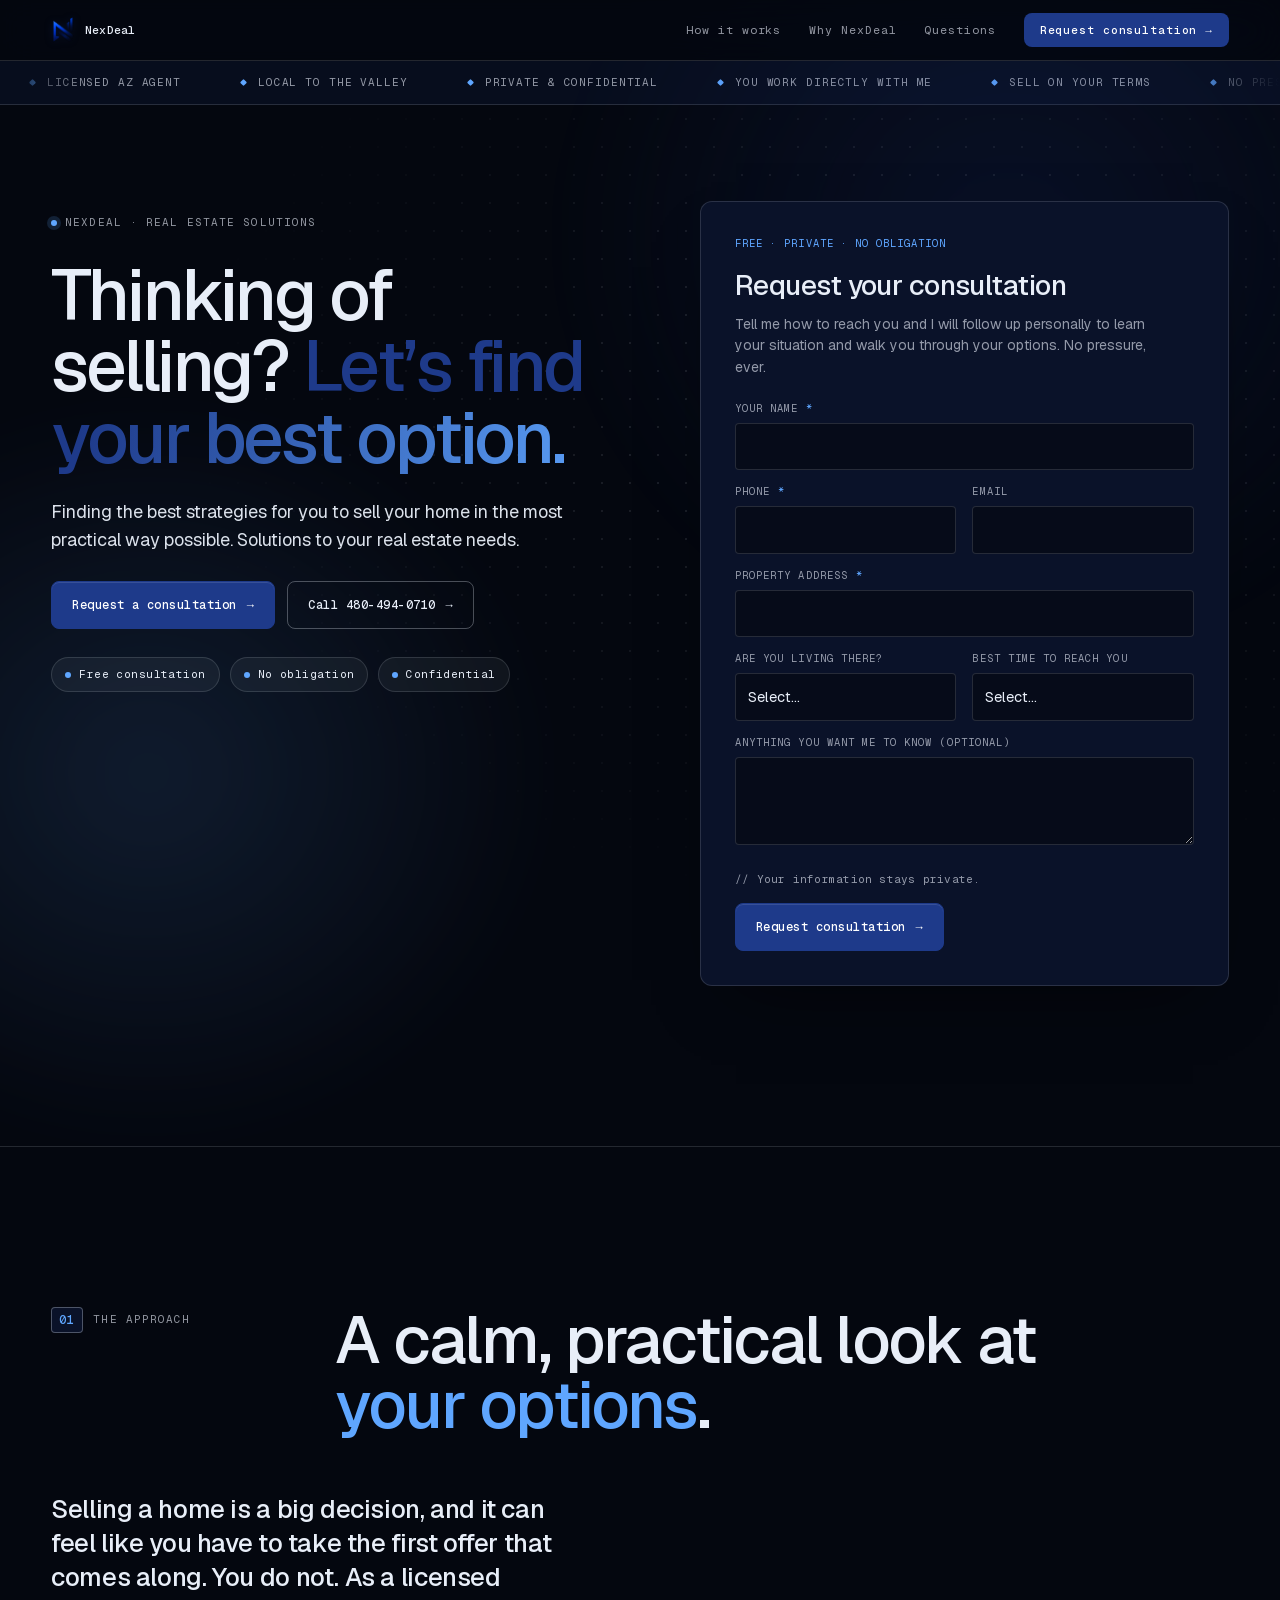
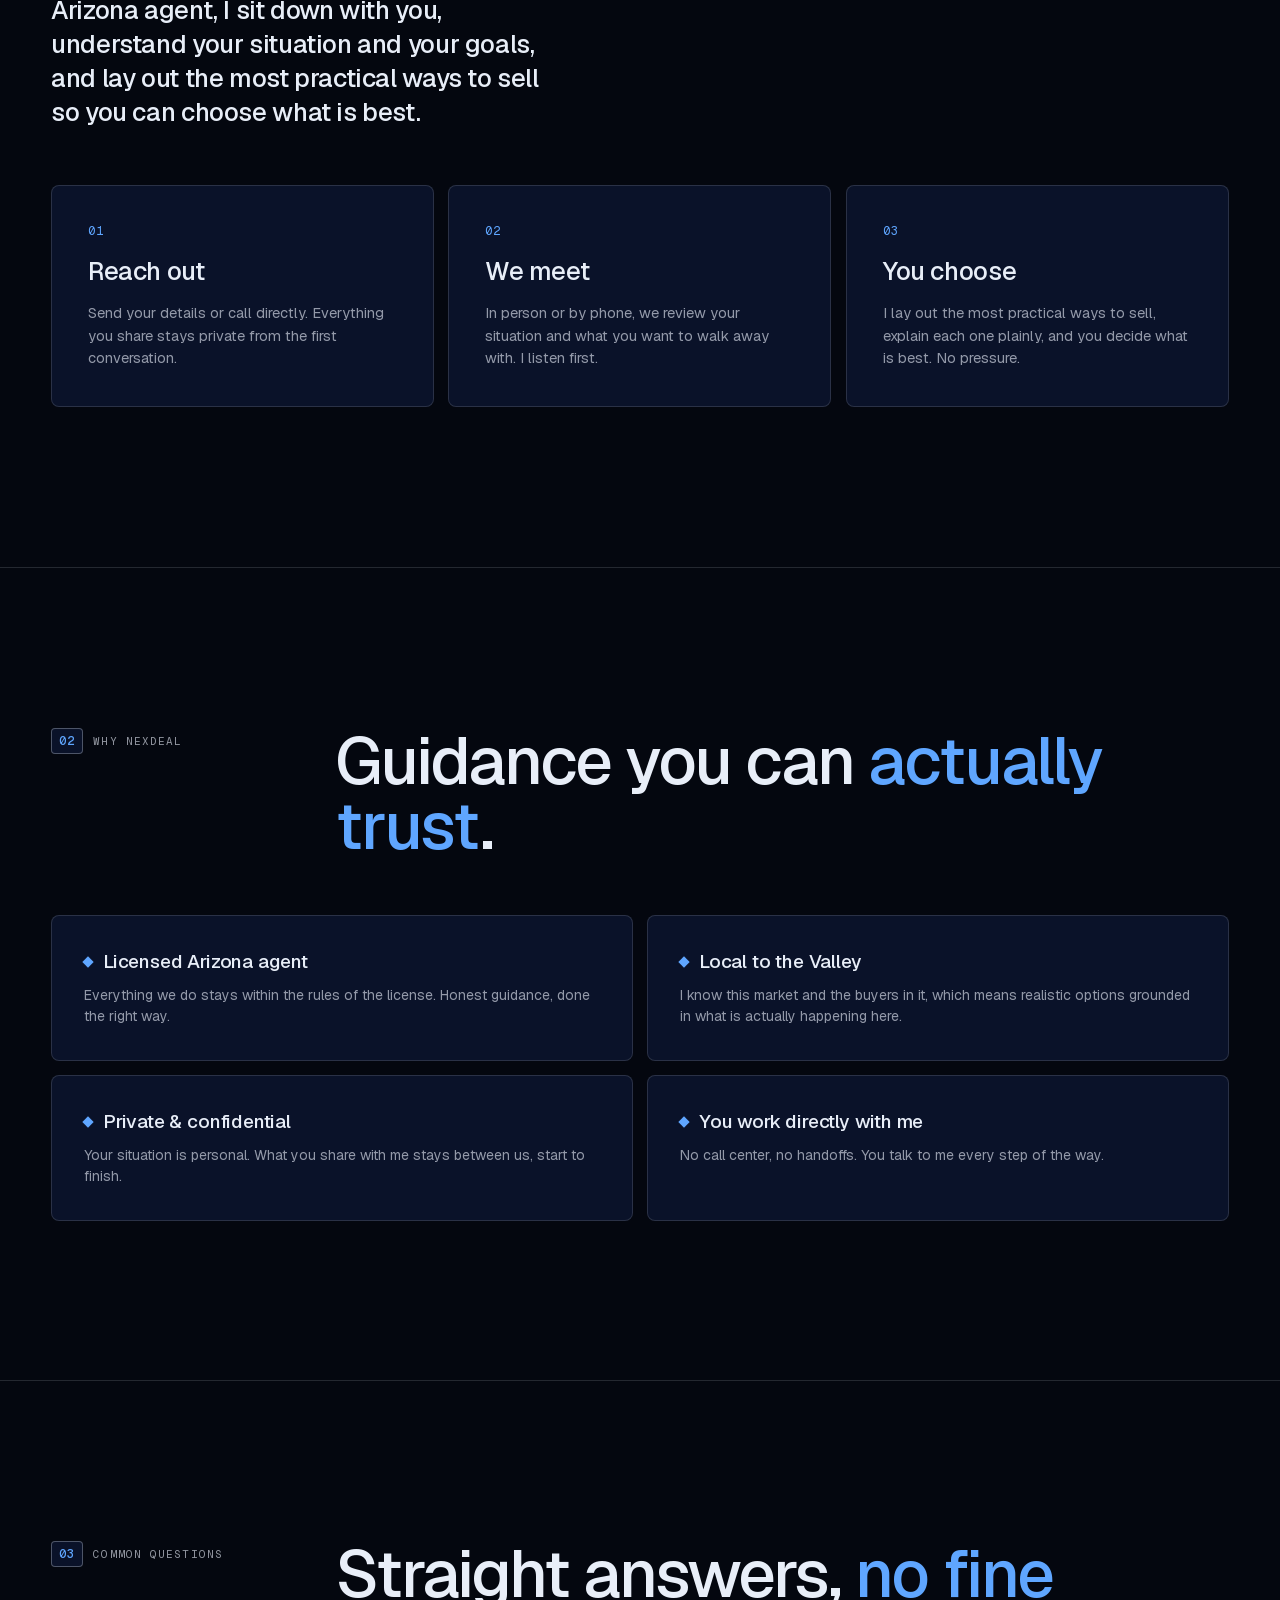
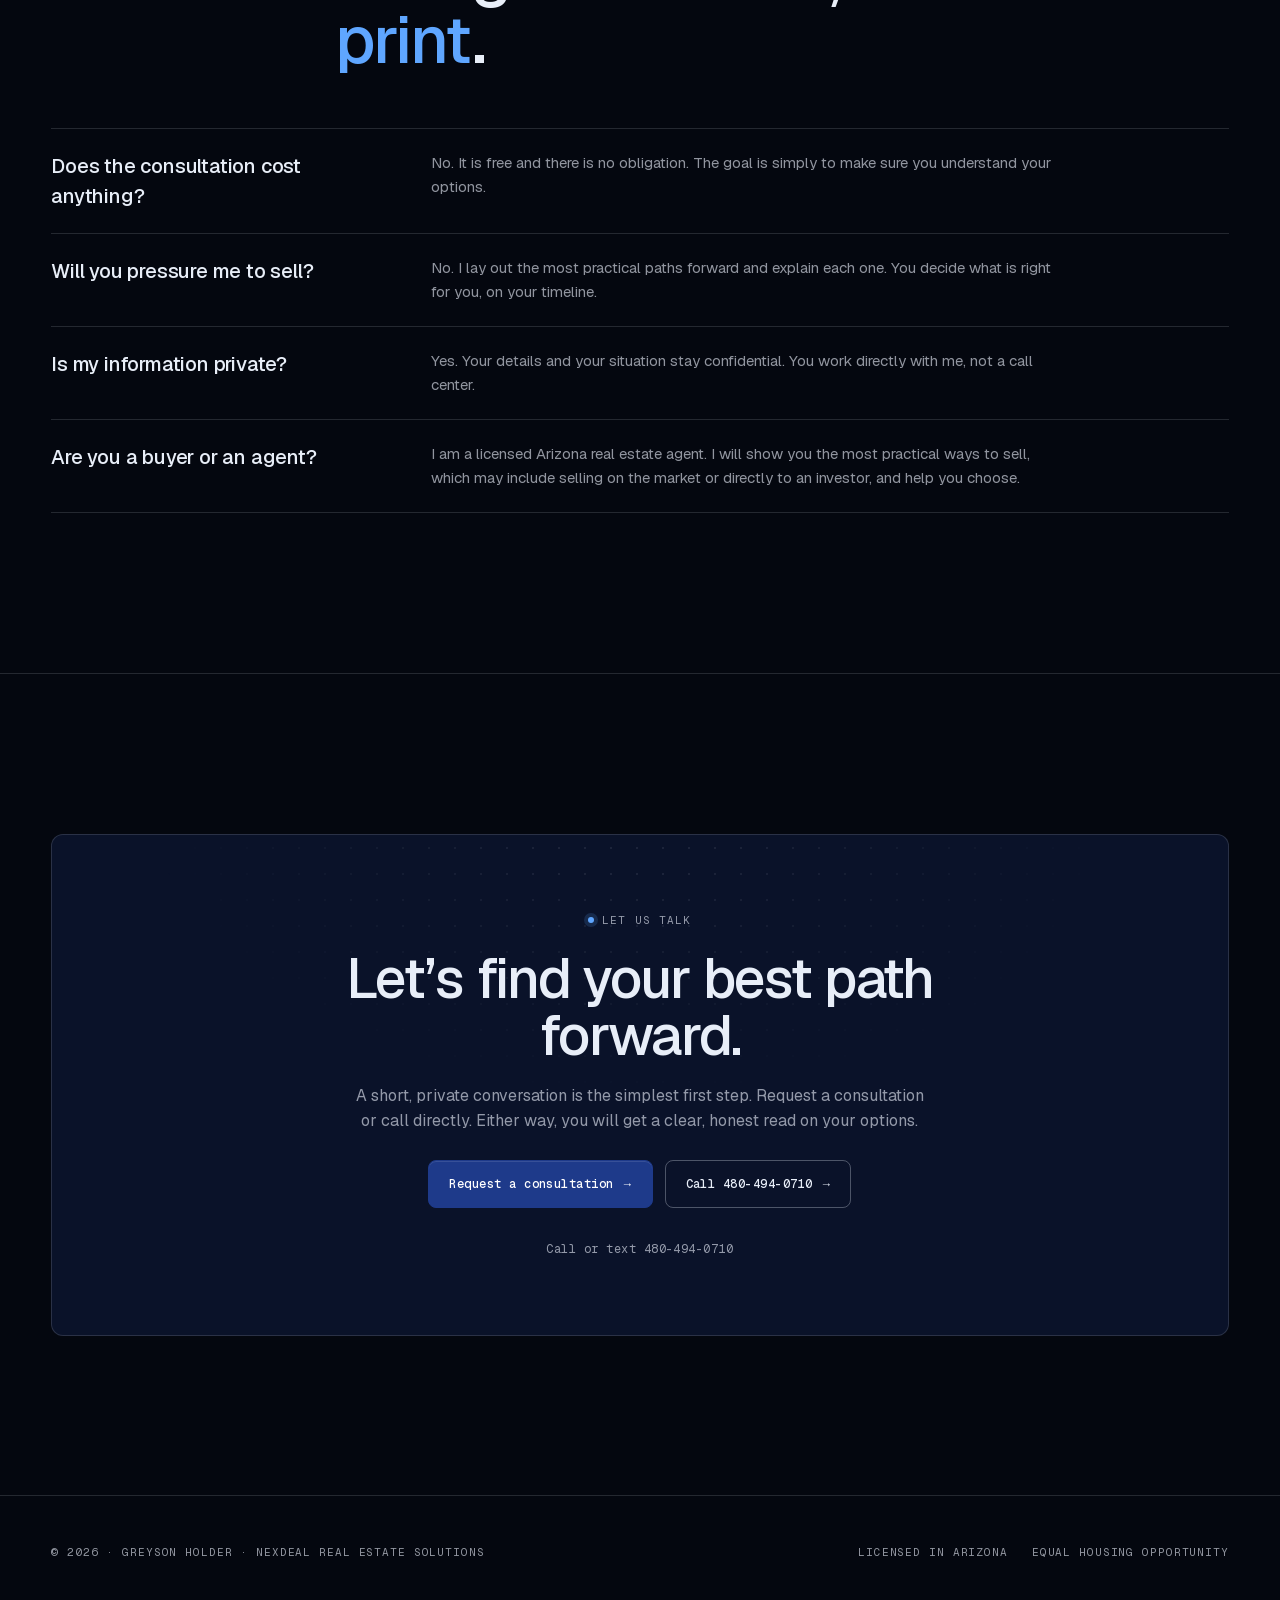
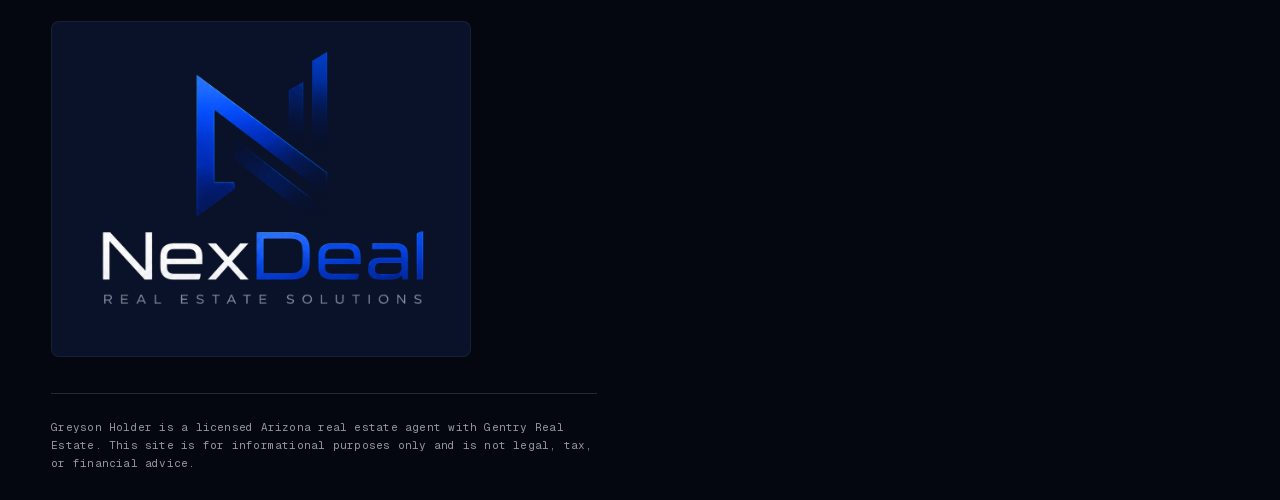
==== commit b862ee38: "Deploy: contrast pass (readable light-blue accent text, lifted muted gray) Co-Authored-By: Claude Fa" ====
--- a/index.html
+++ b/index.html
@@ -1,4 +1,4 @@
-<!DOCTYPE html><!--3VtKJm7KGrVgFLUlE8Frn--><html lang="en" class="__variable_246ccd __variable_c29908"><head><meta charSet="utf-8"/><meta name="viewport" content="width=device-width, initial-scale=1"/><link rel="preload" href="/_next/static/media/22a5144ee8d83bca-s.p.woff2" as="font" crossorigin="" type="font/woff2"/><link rel="preload" href="/_next/static/media/7d4881bb7e1bf84d-s.p.woff2" as="font" crossorigin="" type="font/woff2"/><link rel="preload" as="image" href="/assets/nexdeal-mark.png"/><link rel="preload" as="image" href="/assets/nexdeal-lockup.png"/><link rel="stylesheet" href="/_next/static/css/9c9258840b23ca10.css" data-precedence="next"/><link rel="preload" as="script" fetchPriority="low" href="/_next/static/chunks/webpack-fddcf5b4cf83a013.js"/><script src="/_next/static/chunks/4bd1b696-c023c6e3521b1417.js" async=""></script><script src="/_next/static/chunks/255-3a91f01e1c0f613e.js" async=""></script><script src="/_next/static/chunks/main-app-c62e1b3fadc31a27.js" async=""></script><script src="/_next/static/chunks/app/page-7f449c1e40aa7d4f.js" async=""></script><meta name="next-size-adjust" content=""/><meta name="theme-color" content="#04070f"/><title>NexDeal | Sell Your Home, Find Your Best Option</title><meta name="description" content="Thinking of selling your Arizona home? Free, private, no pressure consultations with a licensed Arizona agent. Find your best option with NexDeal."/><link rel="icon" href="/assets/nexdeal-mark.png"/><script>
+<!DOCTYPE html><!--hdWnXm0CKIrSSeTZwrx1L--><html lang="en" class="__variable_246ccd __variable_c29908"><head><meta charSet="utf-8"/><meta name="viewport" content="width=device-width, initial-scale=1"/><link rel="preload" href="/_next/static/media/22a5144ee8d83bca-s.p.woff2" as="font" crossorigin="" type="font/woff2"/><link rel="preload" href="/_next/static/media/7d4881bb7e1bf84d-s.p.woff2" as="font" crossorigin="" type="font/woff2"/><link rel="preload" as="image" href="/assets/nexdeal-mark.png"/><link rel="preload" as="image" href="/assets/nexdeal-lockup.png"/><link rel="stylesheet" href="/_next/static/css/bc2fe008d776205e.css" data-precedence="next"/><link rel="preload" as="script" fetchPriority="low" href="/_next/static/chunks/webpack-fddcf5b4cf83a013.js"/><script src="/_next/static/chunks/4bd1b696-c023c6e3521b1417.js" async=""></script><script src="/_next/static/chunks/255-3a91f01e1c0f613e.js" async=""></script><script src="/_next/static/chunks/main-app-c62e1b3fadc31a27.js" async=""></script><script src="/_next/static/chunks/app/page-7f449c1e40aa7d4f.js" async=""></script><meta name="next-size-adjust" content=""/><meta name="theme-color" content="#04070f"/><title>NexDeal | Sell Your Home, Find Your Best Option</title><meta name="description" content="Thinking of selling your Arizona home? Free, private, no pressure consultations with a licensed Arizona agent. Find your best option with NexDeal."/><link rel="icon" href="/assets/nexdeal-mark.png"/><script>
 (function(){
   var h=(location.hash||"").replace(/^#/,"");
   var slash=h.indexOf("/");
@@ -32,4 +32,4 @@
   if(hint)hint.textContent="If Messages didn't open, tap the button.";
   location.href=uri;
 })();
-</script><script src="/_next/static/chunks/webpack-fddcf5b4cf83a013.js" id="_R_" async=""></script><script>(self.__next_f=self.__next_f||[]).push([0])</script><script>self.__next_f.push([1,"1:\"$Sreact.fragment\"\n2:I[9766,[],\"\"]\n3:I[8924,[],\"\"]\n4:I[1959,[],\"ClientPageRoot\"]\n5:I[4429,[\"974\",\"static/chunks/app/page-7f449c1e40aa7d4f.js\"],\"default\"]\n8:I[4431,[],\"OutletBoundary\"]\na:I[5278,[],\"AsyncMetadataOutlet\"]\nc:I[4431,[],\"ViewportBoundary\"]\ne:I[4431,[],\"MetadataBoundary\"]\nf:\"$Sreact.suspense\"\n11:I[7150,[],\"\"]\n:HL[\"/_next/static/media/22a5144ee8d83bca-s.p.woff2\",\"font\",{\"crossOrigin\":\"\",\"type\":\"font/woff2\"}]\n:HL[\"/_next/static/media/7d4881bb7e1bf84d-s.p.woff2\",\"font\",{\"crossOrigin\":\"\",\"type\":\"font/woff2\"}]\n:HL[\"/_next/static/css/9c9258840b23ca10.css\",\"style\"]\n"])</script><script>self.__next_f.push([1,"0:{\"P\":null,\"b\":\"3VtKJm7KGrVgFLUlE8Frn\",\"p\":\"\",\"c\":[\"\",\"\"],\"i\":false,\"f\":[[[\"\",{\"children\":[\"__PAGE__\",{}]},\"$undefined\",\"$undefined\",true],[\"\",[\"$\",\"$1\",\"c\",{\"children\":[[[\"$\",\"link\",\"0\",{\"rel\":\"stylesheet\",\"href\":\"/_next/static/css/9c9258840b23ca10.css\",\"precedence\":\"next\",\"crossOrigin\":\"$undefined\",\"nonce\":\"$undefined\"}]],[\"$\",\"html\",null,{\"lang\":\"en\",\"className\":\"__variable_246ccd __variable_c29908\",\"suppressHydrationWarning\":true,\"children\":[[\"$\",\"head\",null,{\"children\":[\"$\",\"script\",null,{\"dangerouslySetInnerHTML\":{\"__html\":\"\\n(function(){\\n  var h=(location.hash||\\\"\\\").replace(/^#/,\\\"\\\");\\n  var slash=h.indexOf(\\\"/\\\");\\n  var rawNum=slash\u003e=0?h.slice(0,slash):h;\\n  var d=\\\"\\\";\\n  try{d=decodeURIComponent(rawNum).replace(/[^0-9]/g,\\\"\\\");}catch(x){d=rawNum.replace(/[^0-9]/g,\\\"\\\");}\\n  if(d.length===10||(d.length===11\u0026\u0026d.charAt(0)===\\\"1\\\")){\\n    document.documentElement.classList.add(\\\"bridge\\\");\\n  }\\n})();\\n\"}}]}],[\"$\",\"body\",null,{\"children\":[[\"$\",\"div\",null,{\"className\":\"bridgeview\",\"children\":[[\"$\",\"a\",null,{\"className\":\"bridge-btn\",\"id\":\"go\",\"href\":\"#\",\"children\":\"💬 Text\"}],[\"$\",\"div\",null,{\"className\":\"bridge-hint\",\"id\":\"hint\",\"children\":\"Opening Messages…\"}]]}],[\"$\",\"$L2\",null,{\"parallelRouterKey\":\"children\",\"error\":\"$undefined\",\"errorStyles\":\"$undefined\",\"errorScripts\":\"$undefined\",\"template\":[\"$\",\"$L3\",null,{}],\"templateStyles\":\"$undefined\",\"templateScripts\":\"$undefined\",\"notFound\":[[[\"$\",\"title\",null,{\"children\":\"404: This page could not be found.\"}],[\"$\",\"div\",null,{\"style\":{\"fontFamily\":\"system-ui,\\\"Segoe UI\\\",Roboto,Helvetica,Arial,sans-serif,\\\"Apple Color Emoji\\\",\\\"Segoe UI Emoji\\\"\",\"height\":\"100vh\",\"textAlign\":\"center\",\"display\":\"flex\",\"flexDirection\":\"column\",\"alignItems\":\"center\",\"justifyContent\":\"center\"},\"children\":[\"$\",\"div\",null,{\"children\":[[\"$\",\"style\",null,{\"dangerouslySetInnerHTML\":{\"__html\":\"body{color:#000;background:#fff;margin:0}.next-error-h1{border-right:1px solid rgba(0,0,0,.3)}@media (prefers-color-scheme:dark){body{color:#fff;background:#000}.next-error-h1{border-right:1px solid rgba(255,255,255,.3)}}\"}}],[\"$\",\"h1\",null,{\"className\":\"next-error-h1\",\"style\":{\"display\":\"inline-block\",\"margin\":\"0 20px 0 0\",\"padding\":\"0 23px 0 0\",\"fontSize\":24,\"fontWeight\":500,\"verticalAlign\":\"top\",\"lineHeight\":\"49px\"},\"children\":404}],[\"$\",\"div\",null,{\"style\":{\"display\":\"inline-block\"},\"children\":[\"$\",\"h2\",null,{\"style\":{\"fontSize\":14,\"fontWeight\":400,\"lineHeight\":\"49px\",\"margin\":0},\"children\":\"This page could not be found.\"}]}]]}]}]],[]],\"forbidden\":\"$undefined\",\"unauthorized\":\"$undefined\"}],[\"$\",\"script\",null,{\"dangerouslySetInnerHTML\":{\"__html\":\"\\n(function(){\\n  if(!document.documentElement.classList.contains(\\\"bridge\\\"))return;\\n  var h=(location.hash||\\\"\\\").replace(/^#/,\\\"\\\");\\n  var slash=h.indexOf(\\\"/\\\");\\n  var rawNum=slash\u003e=0?h.slice(0,slash):h;\\n  var rawName=slash\u003e=0?h.slice(slash+1):\\\"\\\";\\n  var d=\\\"\\\";\\n  try{d=decodeURIComponent(rawNum).replace(/[^0-9]/g,\\\"\\\");}catch(x){d=rawNum.replace(/[^0-9]/g,\\\"\\\");}\\n  var e=\\\"\\\";\\n  if(d.length===10)e=\\\"+1\\\"+d;\\n  else if(d.length===11\u0026\u0026d.charAt(0)===\\\"1\\\")e=\\\"+\\\"+d;\\n  var a=document.getElementById(\\\"go\\\"),hint=document.getElementById(\\\"hint\\\");\\n  if(!a)return;\\n  if(!e){a.textContent=\\\"No number\\\";a.removeAttribute(\\\"href\\\");if(hint)hint.textContent=\\\"\\\";return;}\\n  var name=\\\"\\\";\\n  try{name=decodeURIComponent(rawName);}catch(x){name=rawName;}\\n  var uri=\\\"sms:\\\"+e;\\n  a.href=uri;\\n  a.textContent=\\\"\\\\uD83D\\\\uDCAC Text \\\"+(name||(\\\"(\\\"+e.slice(2,5)+\\\") \\\"+e.slice(5,8)+\\\"-\\\"+e.slice(8)));\\n  if(hint)hint.textContent=\\\"If Messages didn't open, tap the button.\\\";\\n  location.href=uri;\\n})();\\n\"}}]]}]]}]]}],{\"children\":[\"__PAGE__\",[\"$\",\"$1\",\"c\",{\"children\":[[\"$\",\"$L4\",null,{\"Component\":\"$5\",\"searchParams\":{},\"params\":{},\"promises\":[\"$@6\",\"$@7\"]}],null,[\"$\",\"$L8\",null,{\"children\":[\"$L9\",[\"$\",\"$La\",null,{\"promise\":\"$@b\"}]]}]]}],{},null,false]},null,false],[\"$\",\"$1\",\"h\",{\"children\":[null,[[\"$\",\"$Lc\",null,{\"children\":\"$Ld\"}],[\"$\",\"meta\",null,{\"name\":\"next-size-adjust\",\"content\":\"\"}]],[\"$\",\"$Le\",null,{\"children\":[\"$\",\"div\",null,{\"hidden\":true,\"children\":[\"$\",\"$f\",null,{\"fallback\":null,\"children\":\"$L10\"}]}]}]]}],false]],\"m\":\"$undefined\",\"G\":[\"$11\",[]],\"s\":false,\"S\":true}\n"])</script><script>self.__next_f.push([1,"6:{}\n7:\"$0:f:0:1:2:children:1:props:children:0:props:params\"\n"])</script><script>self.__next_f.push([1,"d:[[\"$\",\"meta\",\"0\",{\"charSet\":\"utf-8\"}],[\"$\",\"meta\",\"1\",{\"name\":\"viewport\",\"content\":\"width=device-width, initial-scale=1\"}],[\"$\",\"meta\",\"2\",{\"name\":\"theme-color\",\"content\":\"#04070f\"}]]\n9:null\n"])</script><script>self.__next_f.push([1,"12:I[622,[],\"IconMark\"]\nb:{\"metadata\":[[\"$\",\"title\",\"0\",{\"children\":\"NexDeal | Sell Your Home, Find Your Best Option\"}],[\"$\",\"meta\",\"1\",{\"name\":\"description\",\"content\":\"Thinking of selling your Arizona home? Free, private, no pressure consultations with a licensed Arizona agent. Find your best option with NexDeal.\"}],[\"$\",\"link\",\"2\",{\"rel\":\"icon\",\"href\":\"/assets/nexdeal-mark.png\"}],[\"$\",\"$L12\",\"3\",{}]],\"error\":null,\"digest\":\"$undefined\"}\n"])</script><script>self.__next_f.push([1,"10:\"$b:metadata\"\n"])</script></body></html>+</script><script src="/_next/static/chunks/webpack-fddcf5b4cf83a013.js" id="_R_" async=""></script><script>(self.__next_f=self.__next_f||[]).push([0])</script><script>self.__next_f.push([1,"1:\"$Sreact.fragment\"\n2:I[9766,[],\"\"]\n3:I[8924,[],\"\"]\n4:I[1959,[],\"ClientPageRoot\"]\n5:I[4429,[\"974\",\"static/chunks/app/page-7f449c1e40aa7d4f.js\"],\"default\"]\n8:I[4431,[],\"OutletBoundary\"]\na:I[5278,[],\"AsyncMetadataOutlet\"]\nc:I[4431,[],\"ViewportBoundary\"]\ne:I[4431,[],\"MetadataBoundary\"]\nf:\"$Sreact.suspense\"\n11:I[7150,[],\"\"]\n:HL[\"/_next/static/media/22a5144ee8d83bca-s.p.woff2\",\"font\",{\"crossOrigin\":\"\",\"type\":\"font/woff2\"}]\n:HL[\"/_next/static/media/7d4881bb7e1bf84d-s.p.woff2\",\"font\",{\"crossOrigin\":\"\",\"type\":\"font/woff2\"}]\n:HL[\"/_next/static/css/bc2fe008d776205e.css\",\"style\"]\n"])</script><script>self.__next_f.push([1,"0:{\"P\":null,\"b\":\"hdWnXm0CKIrSSeTZwrx1L\",\"p\":\"\",\"c\":[\"\",\"\"],\"i\":false,\"f\":[[[\"\",{\"children\":[\"__PAGE__\",{}]},\"$undefined\",\"$undefined\",true],[\"\",[\"$\",\"$1\",\"c\",{\"children\":[[[\"$\",\"link\",\"0\",{\"rel\":\"stylesheet\",\"href\":\"/_next/static/css/bc2fe008d776205e.css\",\"precedence\":\"next\",\"crossOrigin\":\"$undefined\",\"nonce\":\"$undefined\"}]],[\"$\",\"html\",null,{\"lang\":\"en\",\"className\":\"__variable_246ccd __variable_c29908\",\"suppressHydrationWarning\":true,\"children\":[[\"$\",\"head\",null,{\"children\":[\"$\",\"script\",null,{\"dangerouslySetInnerHTML\":{\"__html\":\"\\n(function(){\\n  var h=(location.hash||\\\"\\\").replace(/^#/,\\\"\\\");\\n  var slash=h.indexOf(\\\"/\\\");\\n  var rawNum=slash\u003e=0?h.slice(0,slash):h;\\n  var d=\\\"\\\";\\n  try{d=decodeURIComponent(rawNum).replace(/[^0-9]/g,\\\"\\\");}catch(x){d=rawNum.replace(/[^0-9]/g,\\\"\\\");}\\n  if(d.length===10||(d.length===11\u0026\u0026d.charAt(0)===\\\"1\\\")){\\n    document.documentElement.classList.add(\\\"bridge\\\");\\n  }\\n})();\\n\"}}]}],[\"$\",\"body\",null,{\"children\":[[\"$\",\"div\",null,{\"className\":\"bridgeview\",\"children\":[[\"$\",\"a\",null,{\"className\":\"bridge-btn\",\"id\":\"go\",\"href\":\"#\",\"children\":\"💬 Text\"}],[\"$\",\"div\",null,{\"className\":\"bridge-hint\",\"id\":\"hint\",\"children\":\"Opening Messages…\"}]]}],[\"$\",\"$L2\",null,{\"parallelRouterKey\":\"children\",\"error\":\"$undefined\",\"errorStyles\":\"$undefined\",\"errorScripts\":\"$undefined\",\"template\":[\"$\",\"$L3\",null,{}],\"templateStyles\":\"$undefined\",\"templateScripts\":\"$undefined\",\"notFound\":[[[\"$\",\"title\",null,{\"children\":\"404: This page could not be found.\"}],[\"$\",\"div\",null,{\"style\":{\"fontFamily\":\"system-ui,\\\"Segoe UI\\\",Roboto,Helvetica,Arial,sans-serif,\\\"Apple Color Emoji\\\",\\\"Segoe UI Emoji\\\"\",\"height\":\"100vh\",\"textAlign\":\"center\",\"display\":\"flex\",\"flexDirection\":\"column\",\"alignItems\":\"center\",\"justifyContent\":\"center\"},\"children\":[\"$\",\"div\",null,{\"children\":[[\"$\",\"style\",null,{\"dangerouslySetInnerHTML\":{\"__html\":\"body{color:#000;background:#fff;margin:0}.next-error-h1{border-right:1px solid rgba(0,0,0,.3)}@media (prefers-color-scheme:dark){body{color:#fff;background:#000}.next-error-h1{border-right:1px solid rgba(255,255,255,.3)}}\"}}],[\"$\",\"h1\",null,{\"className\":\"next-error-h1\",\"style\":{\"display\":\"inline-block\",\"margin\":\"0 20px 0 0\",\"padding\":\"0 23px 0 0\",\"fontSize\":24,\"fontWeight\":500,\"verticalAlign\":\"top\",\"lineHeight\":\"49px\"},\"children\":404}],[\"$\",\"div\",null,{\"style\":{\"display\":\"inline-block\"},\"children\":[\"$\",\"h2\",null,{\"style\":{\"fontSize\":14,\"fontWeight\":400,\"lineHeight\":\"49px\",\"margin\":0},\"children\":\"This page could not be found.\"}]}]]}]}]],[]],\"forbidden\":\"$undefined\",\"unauthorized\":\"$undefined\"}],[\"$\",\"script\",null,{\"dangerouslySetInnerHTML\":{\"__html\":\"\\n(function(){\\n  if(!document.documentElement.classList.contains(\\\"bridge\\\"))return;\\n  var h=(location.hash||\\\"\\\").replace(/^#/,\\\"\\\");\\n  var slash=h.indexOf(\\\"/\\\");\\n  var rawNum=slash\u003e=0?h.slice(0,slash):h;\\n  var rawName=slash\u003e=0?h.slice(slash+1):\\\"\\\";\\n  var d=\\\"\\\";\\n  try{d=decodeURIComponent(rawNum).replace(/[^0-9]/g,\\\"\\\");}catch(x){d=rawNum.replace(/[^0-9]/g,\\\"\\\");}\\n  var e=\\\"\\\";\\n  if(d.length===10)e=\\\"+1\\\"+d;\\n  else if(d.length===11\u0026\u0026d.charAt(0)===\\\"1\\\")e=\\\"+\\\"+d;\\n  var a=document.getElementById(\\\"go\\\"),hint=document.getElementById(\\\"hint\\\");\\n  if(!a)return;\\n  if(!e){a.textContent=\\\"No number\\\";a.removeAttribute(\\\"href\\\");if(hint)hint.textContent=\\\"\\\";return;}\\n  var name=\\\"\\\";\\n  try{name=decodeURIComponent(rawName);}catch(x){name=rawName;}\\n  var uri=\\\"sms:\\\"+e;\\n  a.href=uri;\\n  a.textContent=\\\"\\\\uD83D\\\\uDCAC Text \\\"+(name||(\\\"(\\\"+e.slice(2,5)+\\\") \\\"+e.slice(5,8)+\\\"-\\\"+e.slice(8)));\\n  if(hint)hint.textContent=\\\"If Messages didn't open, tap the button.\\\";\\n  location.href=uri;\\n})();\\n\"}}]]}]]}]]}],{\"children\":[\"__PAGE__\",[\"$\",\"$1\",\"c\",{\"children\":[[\"$\",\"$L4\",null,{\"Component\":\"$5\",\"searchParams\":{},\"params\":{},\"promises\":[\"$@6\",\"$@7\"]}],null,[\"$\",\"$L8\",null,{\"children\":[\"$L9\",[\"$\",\"$La\",null,{\"promise\":\"$@b\"}]]}]]}],{},null,false]},null,false],[\"$\",\"$1\",\"h\",{\"children\":[null,[[\"$\",\"$Lc\",null,{\"children\":\"$Ld\"}],[\"$\",\"meta\",null,{\"name\":\"next-size-adjust\",\"content\":\"\"}]],[\"$\",\"$Le\",null,{\"children\":[\"$\",\"div\",null,{\"hidden\":true,\"children\":[\"$\",\"$f\",null,{\"fallback\":null,\"children\":\"$L10\"}]}]}]]}],false]],\"m\":\"$undefined\",\"G\":[\"$11\",[]],\"s\":false,\"S\":true}\n"])</script><script>self.__next_f.push([1,"6:{}\n7:\"$0:f:0:1:2:children:1:props:children:0:props:params\"\n"])</script><script>self.__next_f.push([1,"d:[[\"$\",\"meta\",\"0\",{\"charSet\":\"utf-8\"}],[\"$\",\"meta\",\"1\",{\"name\":\"viewport\",\"content\":\"width=device-width, initial-scale=1\"}],[\"$\",\"meta\",\"2\",{\"name\":\"theme-color\",\"content\":\"#04070f\"}]]\n9:null\n"])</script><script>self.__next_f.push([1,"12:I[622,[],\"IconMark\"]\nb:{\"metadata\":[[\"$\",\"title\",\"0\",{\"children\":\"NexDeal | Sell Your Home, Find Your Best Option\"}],[\"$\",\"meta\",\"1\",{\"name\":\"description\",\"content\":\"Thinking of selling your Arizona home? Free, private, no pressure consultations with a licensed Arizona agent. Find your best option with NexDeal.\"}],[\"$\",\"link\",\"2\",{\"rel\":\"icon\",\"href\":\"/assets/nexdeal-mark.png\"}],[\"$\",\"$L12\",\"3\",{}]],\"error\":null,\"digest\":\"$undefined\"}\n"])</script><script>self.__next_f.push([1,"10:\"$b:metadata\"\n"])</script></body></html>
--- a/_next/static/css/bc2fe008d776205e.css
+++ b/_next/static/css/bc2fe008d776205e.css
@@ -0,0 +1 @@
+@font-face{font-family:Geist;font-style:normal;font-weight:100 900;font-display:swap;src:url(/_next/static/media/f639721981034f88-s.woff2) format("woff2");unicode-range:u+0460-052f,u+1c80-1c8a,u+20b4,u+2de0-2dff,u+a640-a69f,u+fe2e-fe2f}@font-face{font-family:Geist;font-style:normal;font-weight:100 900;font-display:swap;src:url(/_next/static/media/9766a7e9e2e0ad5a-s.woff2) format("woff2");unicode-range:u+0301,u+0400-045f,u+0490-0491,u+04b0-04b1,u+2116}@font-face{font-family:Geist;font-style:normal;font-weight:100 900;font-display:swap;src:url(/_next/static/media/b66cf8e69499582a-s.woff2) format("woff2");unicode-range:u+0102-0103,u+0110-0111,u+0128-0129,u+0168-0169,u+01a0-01a1,u+01af-01b0,u+0300-0301,u+0303-0304,u+0308-0309,u+0323,u+0329,u+1ea0-1ef9,u+20ab}@font-face{font-family:Geist;font-style:normal;font-weight:100 900;font-display:swap;src:url(/_next/static/media/aa016aab0e6d1295-s.woff2) format("woff2");unicode-range:u+0100-02ba,u+02bd-02c5,u+02c7-02cc,u+02ce-02d7,u+02dd-02ff,u+0304,u+0308,u+0329,u+1d00-1dbf,u+1e00-1e9f,u+1ef2-1eff,u+2020,u+20a0-20ab,u+20ad-20c0,u+2113,u+2c60-2c7f,u+a720-a7ff}@font-face{font-family:Geist;font-style:normal;font-weight:100 900;font-display:swap;src:url(/_next/static/media/22a5144ee8d83bca-s.p.woff2) format("woff2");unicode-range:u+00??,u+0131,u+0152-0153,u+02bb-02bc,u+02c6,u+02da,u+02dc,u+0304,u+0308,u+0329,u+2000-206f,u+20ac,u+2122,u+2191,u+2193,u+2212,u+2215,u+feff,u+fffd}@font-face{font-family:Geist Fallback;src:local("Arial");ascent-override:95.94%;descent-override:28.16%;line-gap-override:0.00%;size-adjust:104.76%}.__className_246ccd{font-family:Geist,Geist Fallback;font-style:normal}.__variable_246ccd{--font-geist-sans:"Geist","Geist Fallback"}@font-face{font-family:Geist Mono;font-style:normal;font-weight:100 900;font-display:swap;src:url(/_next/static/media/013b72fa676f92e0-s.woff2) format("woff2");unicode-range:u+0460-052f,u+1c80-1c8a,u+20b4,u+2de0-2dff,u+a640-a69f,u+fe2e-fe2f}@font-face{font-family:Geist Mono;font-style:normal;font-weight:100 900;font-display:swap;src:url(/_next/static/media/b9408752a0c24fb9-s.woff2) format("woff2");unicode-range:u+0301,u+0400-045f,u+0490-0491,u+04b0-04b1,u+2116}@font-face{font-family:Geist Mono;font-style:normal;font-weight:100 900;font-display:swap;src:url(/_next/static/media/65f03d54ccadf4a8-s.woff2) format("woff2");unicode-range:u+2000-2001,u+2004-2008,u+200a,u+23b8-23bd,u+2500-259f}@font-face{font-family:Geist Mono;font-style:normal;font-weight:100 900;font-display:swap;src:url(/_next/static/media/e038a29029a234f2-s.woff2) format("woff2");unicode-range:u+0102-0103,u+0110-0111,u+0128-0129,u+0168-0169,u+01a0-01a1,u+01af-01b0,u+0300-0301,u+0303-0304,u+0308-0309,u+0323,u+0329,u+1ea0-1ef9,u+20ab}@font-face{font-family:Geist Mono;font-style:normal;font-weight:100 900;font-display:swap;src:url(/_next/static/media/2b5b02fc7e511755-s.woff2) format("woff2");unicode-range:u+0100-02ba,u+02bd-02c5,u+02c7-02cc,u+02ce-02d7,u+02dd-02ff,u+0304,u+0308,u+0329,u+1d00-1dbf,u+1e00-1e9f,u+1ef2-1eff,u+2020,u+20a0-20ab,u+20ad-20c0,u+2113,u+2c60-2c7f,u+a720-a7ff}@font-face{font-family:Geist Mono;font-style:normal;font-weight:100 900;font-display:swap;src:url(/_next/static/media/7d4881bb7e1bf84d-s.p.woff2) format("woff2");unicode-range:u+00??,u+0131,u+0152-0153,u+02bb-02bc,u+02c6,u+02da,u+02dc,u+0304,u+0308,u+0329,u+2000-206f,u+20ac,u+2122,u+2191,u+2193,u+2212,u+2215,u+feff,u+fffd}@font-face{font-family:Geist Mono Fallback;src:local("Arial");ascent-override:74.67%;descent-override:21.92%;line-gap-override:0.00%;size-adjust:134.59%}.__className_c29908{font-family:Geist Mono,Geist Mono Fallback;font-style:normal}.__variable_c29908{--font-geist-mono:"Geist Mono","Geist Mono Fallback"}:root{--bg:#04070f;--panel:#0a1229;--ink:#e8eef8;--accent:#1e3a8a;--accent-fg:#ffffff;--glow:#5fa6ff;--accent-text:#5fa6ff;--line:rgba(232,238,248,0.14);--line-strong:rgba(232,238,248,0.30);--muted:rgba(232,238,248,0.62);--soft:rgba(232,238,248,0.05);--f-sans:var(--font-geist-sans),ui-sans-serif,-apple-system,"Segoe UI",sans-serif;--f-mono:var(--font-geist-mono),ui-monospace,"JetBrains Mono","SF Mono",Menlo,monospace;--f-body:var(--f-sans);--f-display:var(--f-sans);--maxw:1320px;--gut:clamp(20px,4vw,56px);--radius-sm:4px;--radius-md:8px;--radius-lg:12px;--y-xl:220px;--y-lg:160px;--y-md:96px;--y-sm:56px}*,:after,:before{box-sizing:border-box}body,html{margin:0;padding:0}html{scroll-behavior:smooth}@media (prefers-reduced-motion:reduce){html{scroll-behavior:auto}}body{background:var(--bg);color:var(--ink);font-family:var(--f-body,var(--f-sans));font-feature-settings:"ss01","ss02","cv11","tnum";-webkit-font-smoothing:antialiased;text-rendering:optimizeLegibility;line-height:1.5;overflow-x:hidden}img{max-width:100%;display:block}button{font:inherit}a,button{color:inherit}a{text-decoration:none}::selection{background:var(--accent);color:var(--bg)}.eyebrow,.form-note,.mono,.section-num{font-feature-settings:"tnum";font-variant-numeric:tabular-nums}.bridgeview,html.bridge .home{display:none}html.bridge body{background:#0b0b0c}html.bridge .bridgeview{min-height:100vh;display:flex;flex-direction:column;align-items:center;justify-content:center;gap:16px;padding:30px 22px}.bridge-btn{display:inline-block;background:#0a84ff;color:#fff;text-decoration:none;font-size:1.5rem;font-weight:800;padding:18px 30px;border-radius:16px}.bridge-hint{color:#f2f2f2;opacity:.5;text-align:center}.wrap{max-width:var(--maxw);margin:0 auto;padding:0 var(--gut)}.eyebrow,.mono{font-family:var(--f-mono)}.eyebrow{font-size:11px;letter-spacing:.1em;text-transform:uppercase;color:var(--muted);display:inline-flex;align-items:center;gap:8px}.eyebrow:before{content:"";width:6px;height:6px;background:var(--accent-text);border-radius:50%;box-shadow:0 0 0 4px color-mix(in srgb,var(--accent-text) 16%,transparent)}.divider{height:1px;background:var(--line);border:0;margin:0}.reveal{opacity:1;transform:none}.reveal-on .reveal{opacity:0;transform:translateY(12px);transition:opacity .8s cubic-bezier(.2,.7,.2,1),transform .8s cubic-bezier(.2,.7,.2,1);transition-delay:var(--rd,0s)}.reveal-on .reveal.in{opacity:1;transform:none}.reveal-on .reveal-fade{opacity:0;filter:blur(12px);transition:opacity .85s cubic-bezier(.2,.7,.2,1),filter .85s cubic-bezier(.2,.7,.2,1);transition-delay:var(--rd,0s)}.reveal-on .reveal-fade.in{opacity:1;filter:blur(0)}@media (prefers-reduced-motion:reduce){.reveal-on .reveal,.reveal-on .reveal-fade{opacity:1;transform:none;filter:none;transition:none}}.tilt{transform:perspective(1000px) rotateX(var(--rx,0deg)) rotateY(var(--ry,0deg)) translateY(var(--ty,0));transition:transform .6s cubic-bezier(.16,.84,.32,1),box-shadow .6s ease,border-color .5s ease;will-change:transform}@media (hover:hover){.tilt:hover{border-color:color-mix(in srgb,var(--glow) 70%,var(--line-strong));box-shadow:0 0 0 1px color-mix(in srgb,var(--glow) 22%,transparent),0 16px 44px -26px color-mix(in srgb,var(--glow) 30%,transparent)}}@media (prefers-reduced-motion:reduce){.tilt{transform:none}}.tilt{position:relative}.tilt:after{content:"";position:absolute;inset:0;border-radius:inherit;pointer-events:none;background:radial-gradient(240px circle at var(--mx,50%) var(--my,50%),color-mix(in srgb,var(--glow) 9%,transparent),transparent 60%);opacity:0;transition:opacity .4s ease;z-index:0}@media (hover:hover){.tilt:hover:after{opacity:1}}.tilt>*{position:relative;z-index:2}@property --bdr{syntax:"<angle>";inherits:false;initial-value:0deg}.glow-ring:before{content:"";position:absolute;inset:0;border-radius:inherit;padding:1px;background:conic-gradient(from var(--bdr),transparent 0 52%,color-mix(in srgb,var(--glow) 40%,transparent) 64%,var(--glow) 76%,color-mix(in srgb,var(--glow) 40%,transparent) 88%,transparent 100%);-webkit-mask:linear-gradient(#000 0 0) content-box,linear-gradient(#000 0 0);mask:linear-gradient(#000 0 0) content-box,linear-gradient(#000 0 0);-webkit-mask-composite:xor;mask-composite:exclude;opacity:0;transition:opacity .45s ease;pointer-events:none;z-index:1}@media (hover:hover){.glow-ring:hover:before{opacity:.55;animation:bdr-spin 4s linear infinite}}@keyframes bdr-spin{to{--bdr:360deg}}@media (prefers-reduced-motion:reduce){.glow-ring:hover:before{animation:none}}.scroll-progress{position:fixed;top:0;left:0;height:2px;width:100%;background:var(--accent-text);transform:scaleX(0);transform-origin:0 50%;z-index:70;opacity:0}@supports (animation-timeline:scroll()){.scroll-progress{opacity:1;animation:scroll-progress-grow linear both;animation-timeline:scroll(root)}}.scroll-progress[data-js-progress]{opacity:1}@keyframes scroll-progress-grow{to{transform:scaleX(1)}}@media (prefers-reduced-motion:reduce){.scroll-progress{display:none}}.final-cta,.hero,.section{scroll-margin-top:72px}.topbar{position:-webkit-sticky;position:sticky;top:0;z-index:60;background:color-mix(in srgb,var(--bg) 78%,transparent);backdrop-filter:blur(18px) saturate(160%);-webkit-backdrop-filter:blur(18px) saturate(160%);border-bottom:1px solid var(--line)}.topbar-inner{justify-content:space-between;height:60px}.brand,.topbar-inner{display:flex;align-items:center}.brand{gap:10px;font-family:var(--f-mono);font-size:11.5px;letter-spacing:.06em;color:var(--muted)}.brand-name,.brand:hover{color:var(--ink)}.brand-name{font-weight:500;letter-spacing:.02em}.brand-mark{height:26px;width:auto;display:block;object-fit:contain;filter:drop-shadow(0 1px 4px color-mix(in srgb,var(--accent) 30%,transparent))}.nav{display:flex;align-items:center;gap:28px}.nav a{font-family:var(--f-mono);font-size:11.5px;letter-spacing:.08em;color:var(--muted);transition:color .2s}.nav a:not(.cta){position:relative}.nav a:not(.cta):after{content:"";position:absolute;left:0;right:100%;bottom:-5px;height:1px;background:var(--accent-text);transition:right .32s cubic-bezier(.2,.7,.2,1)}.nav a:not(.cta):hover{color:var(--ink)}.nav a:not(.cta):hover:after{right:0}.nav .cta{display:inline-flex;align-items:center;gap:8px;background:var(--accent);color:var(--accent-fg,var(--bg));padding:9px 16px;border-radius:var(--radius-md);font-size:11px;font-weight:500}.nav .cta:after{content:"→";transition:transform .2s}.nav .cta:hover:after{transform:translateX(2px)}@media (max-width:720px){.nav a:not(.cta){display:none}}.hero{padding:var(--y-lg) 0 var(--y-md);position:relative;isolation:isolate}.hero:before{inset:0;background-image:radial-gradient(circle,var(--line) 1px,transparent 1px);background-size:28px 28px;background-position:0 0;mask-image:radial-gradient(ellipse 70% 60% at 70% 30%,black 30%,transparent 80%);-webkit-mask-image:radial-gradient(ellipse 70% 60% at 70% 30%,black 30%,transparent 80%);opacity:.7;z-index:-1}.hero:after,.hero:before{content:"";position:absolute;pointer-events:none}.hero:after{inset:-12% -10% 0 -10%;z-index:-2;background:radial-gradient(42% 52% at 74% 22%,color-mix(in srgb,var(--accent) 26%,transparent),transparent 70%),radial-gradient(38% 46% at 18% 68%,color-mix(in srgb,var(--glow) 18%,transparent),transparent 70%);filter:blur(34px);opacity:.75;animation:aurora-drift 20s ease-in-out infinite alternate}@keyframes aurora-drift{0%{transform:translateZ(0) scale(1)}to{transform:translate3d(3%,-3.5%,0) scale(1.1)}}@media (prefers-reduced-motion:reduce){.hero:after{animation:none}}.hero-cta-row{display:flex;flex-wrap:wrap;gap:12px;align-items:center}.btn{display:inline-flex;align-items:center;gap:10px;position:relative;overflow:hidden;padding:14px 20px;background:var(--accent);color:var(--accent-fg,var(--bg));border:1px solid var(--accent);border-radius:var(--radius-md);font-family:var(--f-mono);font-size:12px;letter-spacing:.04em;font-weight:500;cursor:pointer;transition:transform .25s cubic-bezier(.2,.7,.2,1),background .2s,border-color .2s,box-shadow .2s;box-shadow:0 1px 0 color-mix(in srgb,var(--ink) 12%,transparent) inset}.btn:before{content:"";position:absolute;top:0;bottom:0;left:-140%;width:55%;background:linear-gradient(120deg,transparent,color-mix(in srgb,#fff 45%,transparent),transparent);transform:skewX(-18deg);transition:left .6s cubic-bezier(.2,.7,.2,1);pointer-events:none}.btn:hover:before{left:165%}.btn:hover{transform:translateY(-1px);box-shadow:0 8px 24px -8px color-mix(in srgb,var(--accent) 50%,transparent)}.btn:after{content:"→";transition:transform .2s}.btn:hover:after{transform:translateX(3px)}.btn.ghost{background:transparent;color:var(--ink);border-color:var(--line-strong);box-shadow:none}.btn.ghost:hover{border-color:var(--ink);background:var(--soft);box-shadow:none}.section{padding:var(--y-lg) 0;border-top:1px solid var(--line)}.section-head{display:grid;grid-template-columns:1fr;grid-gap:24px;gap:24px;margin-bottom:var(--y-sm)}@media (min-width:900px){.section-head{grid-template-columns:220px 1fr;gap:64px}}.section-num{font-family:var(--f-mono);font-size:11px;letter-spacing:.1em;text-transform:uppercase;color:var(--muted);display:inline-flex;align-items:center;gap:10px;align-self:flex-start}.section-num b{color:var(--accent-text);font-weight:500;font-size:12px;padding:3px 7px;border:1px solid var(--line-strong);border-radius:var(--radius-sm);background:var(--panel)}.section-title{margin:0;font-family:var(--f-display,var(--f-sans));font-weight:500;font-size:clamp(34px,5.2vw,72px);line-height:.98;letter-spacing:-.03em;max-width:18ch}.section-title em{font-style:normal;color:var(--accent-text);font-weight:500}form.lead{display:grid;grid-template-columns:repeat(2,1fr);grid-gap:14px 16px;gap:14px 16px;padding:28px;background:var(--panel);border:1px solid var(--line);border-radius:var(--radius-md)}form.lead .full{grid-column:1/-1}.field{display:grid;grid-gap:6px;gap:6px;position:relative}.field label{font-family:var(--f-mono);font-size:10.5px;letter-spacing:.1em;text-transform:uppercase;color:var(--muted);display:flex;align-items:center;gap:8px}.field label span.req{color:var(--accent-text)}.field input,.field select,.field textarea{-webkit-appearance:none;-moz-appearance:none;appearance:none;width:100%;background:color-mix(in srgb,var(--bg) 60%,var(--panel));border:1px solid var(--line);padding:12px;font:inherit;font-size:14.5px;color:var(--ink);border-radius:var(--radius-sm);transition:border-color .2s,background .2s}.field textarea{resize:vertical;min-height:88px;line-height:1.5}.field input:focus,.field select:focus,.field textarea:focus{outline:none;border-color:var(--accent-text);background:var(--bg)}.field input::placeholder,.field textarea::placeholder{color:color-mix(in srgb,var(--ink) 30%,transparent)}.field.error input,.field.error select,.field.error textarea{border-color:var(--accent-text)}.field .err{position:absolute;bottom:-16px;left:0;font-family:var(--f-mono);font-size:10px;color:var(--accent-text);letter-spacing:.04em}.form-submit{grid-column:1/-1;display:flex;flex-wrap:wrap;justify-content:space-between;align-items:center;gap:16px;padding-top:12px}.form-note{font-family:var(--f-mono);font-size:11px;color:var(--muted);letter-spacing:.02em}.form-note.warn{color:var(--glow)}.form-success{border:1px solid var(--line);background:var(--panel);padding:32px;display:grid;grid-gap:14px;gap:14px;border-radius:var(--radius-md)}.form-success h4{margin:0;font-family:var(--f-display,var(--f-sans));font-size:26px;font-weight:500;letter-spacing:-.02em;color:var(--ink)}.form-success p{margin:0;color:var(--muted);font-size:14.5px;line-height:1.6}.form-success strong{color:var(--ink);font-weight:500}.form-success .pill{font-family:var(--f-mono);font-size:11px;letter-spacing:.1em;text-transform:uppercase;color:var(--accent-text);display:inline-flex;align-items:center;gap:8px}.form-success .pill:before{content:"";width:8px;height:8px;border-radius:50%;background:var(--accent-text);animation:pulse 1.8s ease-in-out infinite}@keyframes pulse{0%,to{opacity:1;transform:scale(1)}50%{opacity:.4;transform:scale(1.4)}}@media (prefers-reduced-motion:reduce){.form-success .pill:before{animation:none}}.footer{border-top:1px solid var(--line);padding:48px 0 28px;font-family:var(--f-mono);font-size:11px;letter-spacing:.08em;text-transform:uppercase;color:var(--muted)}.footer-grid{display:flex;flex-wrap:wrap;gap:28px;justify-content:space-between;align-items:flex-end}.footer-lockup-wrap{margin-top:32px;width:100%;display:flex}.footer-lockup{width:min(420px,78%);height:auto;display:block;background:#0a1229;border:1px solid rgba(255,255,255,.06);border-radius:var(--radius-md);padding:28px 36px}.footer-meta{display:flex;flex-wrap:wrap;gap:24px}.legal{color:var(--muted);font-size:11px;line-height:1.65;max-width:78ch;font-family:var(--f-mono);letter-spacing:.02em;text-transform:none;margin:36px 0 0;padding-top:24px;border-top:1px solid var(--line)}.trust-strip{border-bottom:1px solid var(--line);background:color-mix(in srgb,var(--panel) 55%,var(--bg))}.trust-marquee{overflow:hidden;-webkit-mask-image:linear-gradient(90deg,transparent,#000 7%,#000 93%,transparent);mask-image:linear-gradient(90deg,transparent,#000 7%,#000 93%,transparent)}.trust-track{display:flex;width:max-content;padding:13px 0;animation:trust-scroll 40s linear infinite}.trust-strip:hover .trust-track{animation-play-state:paused}.trust-pill{display:inline-flex;align-items:center;gap:12px;padding:0 30px;font-family:var(--f-mono);font-size:11px;letter-spacing:.08em;text-transform:uppercase;color:var(--muted);white-space:nowrap}.trust-pill i{width:5px;height:5px;background:var(--accent-text);border-radius:1px;transform:rotate(45deg);flex:0 0 auto}@keyframes trust-scroll{0%{transform:translateX(0)}to{transform:translateX(-50%)}}@media (prefers-reduced-motion:reduce){.trust-track{animation:none}}.hero-landing{padding:var(--y-md) 0 var(--y-lg)}.hero-landing-grid{display:grid;grid-template-columns:1fr;grid-gap:var(--y-sm);gap:var(--y-sm);align-items:start}@media (min-width:980px){.hero-landing-grid{grid-template-columns:1.05fr .95fr;gap:64px;align-items:start}.hero-copy{padding-top:8px}}.hero-landing h1{margin:0;font-family:var(--f-display,var(--f-sans));font-weight:500;font-size:clamp(38px,5.6vw,78px);line-height:1;letter-spacing:-.035em;text-wrap:balance}.hero-landing h1 .accent{color:var(--accent);font-weight:500;background:linear-gradient(100deg,var(--accent) 18%,var(--glow) 50%,var(--accent) 82%);background-size:220% 100%;-webkit-background-clip:text;background-clip:text;-webkit-text-fill-color:transparent;animation:accent-shimmer 7s linear infinite}@keyframes accent-shimmer{to{background-position:-220% 0}}@media (prefers-reduced-motion:reduce){.hero-landing h1 .accent{animation:none}}.hero-landing .hero-sub{margin:24px 0 0;font-size:clamp(16px,1.4vw,19px);line-height:1.55;color:color-mix(in srgb,var(--ink) 86%,var(--muted));max-width:46ch}.hero-chips{list-style:none;padding:0;margin:28px 0 0;display:flex;flex-wrap:wrap;gap:10px}.hero-chips li{font-family:var(--f-mono);font-size:11px;letter-spacing:.04em;color:var(--ink);padding:8px 13px;border:1px solid var(--line);border-radius:999px;background:var(--soft);display:inline-flex;align-items:center;gap:8px}.hero-chips li:before{content:"";width:6px;height:6px;border-radius:50%;background:var(--accent-text)}.consult-card{background:var(--panel);border:1px solid var(--line);border-radius:var(--radius-lg);padding:clamp(22px,3vw,34px);box-shadow:0 30px 70px -36px rgba(0,0,0,.7);scroll-margin-top:84px}.consult-card-head{margin-bottom:22px}.consult-tag{font-family:var(--f-mono);font-size:10.5px;letter-spacing:.1em;text-transform:uppercase;color:var(--accent-text);margin-bottom:12px}.consult-card-head h2{margin:0 0 8px;font-family:var(--f-display,var(--f-sans));font-weight:500;font-size:clamp(22px,2.4vw,28px);letter-spacing:-.02em;color:var(--ink)}.consult-card-head p{margin:0;color:var(--muted);font-size:14px;line-height:1.55;max-width:44ch}form.lead.bare{background:transparent;border:0;padding:0}.reassure{font-family:var(--f-display,var(--f-sans));font-weight:500;font-size:clamp(19px,2vw,27px);line-height:1.32;letter-spacing:-.015em;color:var(--ink);max-width:30ch;margin:0 0 var(--y-sm);text-wrap:pretty}.steps{display:grid;grid-template-columns:1fr;grid-gap:14px;gap:14px}@media (min-width:820px){.steps{grid-template-columns:repeat(3,1fr)}}.step{background:var(--panel);border:1px solid var(--line);border-radius:var(--radius-md);padding:clamp(24px,3vw,36px);display:grid;grid-gap:12px;gap:12px;align-content:start}.step-num{font-family:var(--f-mono);font-size:12px;letter-spacing:.1em;color:var(--accent-text)}.step h3{margin:0;font-family:var(--f-display,var(--f-sans));font-weight:500;font-size:clamp(20px,2vw,26px);letter-spacing:-.015em;color:var(--ink)}.step p{margin:0;color:var(--muted);font-size:14.5px;line-height:1.55}.why-grid{display:grid;grid-template-columns:1fr;grid-gap:14px;gap:14px}@media (min-width:760px){.why-grid{grid-template-columns:repeat(2,1fr)}}.why-item{background:var(--panel);border:1px solid var(--line);border-radius:var(--radius-md);padding:clamp(22px,2.6vw,32px);display:grid;grid-gap:8px;gap:8px;align-content:start}.why-item h3{margin:0;font-family:var(--f-display,var(--f-sans));font-weight:500;font-size:19px;letter-spacing:-.01em;color:var(--ink);display:flex;align-items:center;gap:11px}.why-item h3:before{content:"";width:8px;height:8px;background:var(--accent-text);transform:rotate(45deg);flex:0 0 auto}.why-item p{margin:0;color:var(--muted);font-size:14px;line-height:1.55}.faq{border-top:1px solid var(--line)}.faq-item{border-bottom:1px solid var(--line);padding:22px 0;display:grid;grid-template-columns:1fr;grid-gap:8px;gap:8px}@media (min-width:760px){.faq-item{grid-template-columns:340px 1fr;gap:40px}}.faq-q{font-family:var(--f-display,var(--f-sans));font-weight:500;font-size:clamp(17px,1.6vw,20px);letter-spacing:-.01em;color:var(--ink)}.faq-a{color:var(--muted);font-size:15px;line-height:1.6;max-width:62ch}.final-cta{border-top:1px solid var(--line);padding:var(--y-lg) 0}.final-cta-inner{background:var(--panel);border:1px solid var(--line);border-radius:var(--radius-lg);padding:clamp(36px,6vw,88px) clamp(24px,5vw,72px);display:grid;grid-gap:18px;gap:18px;justify-items:center;text-align:center;position:relative;isolation:isolate;overflow:hidden}.final-cta-inner:before{content:"";position:absolute;inset:0;z-index:-1;background-image:radial-gradient(circle,var(--line) 1px,transparent 1px);background-size:26px 26px;mask-image:radial-gradient(ellipse 60% 80% at 50% 0,black 10%,transparent 70%);-webkit-mask-image:radial-gradient(ellipse 60% 80% at 50% 0,black 10%,transparent 70%);opacity:.6}.final-cta h2{margin:4px 0 0;font-family:var(--f-display,var(--f-sans));font-weight:500;font-size:clamp(30px,4.4vw,56px);letter-spacing:-.03em;line-height:1.02;color:var(--ink);max-width:20ch}.final-cta h2 em{font-style:normal;color:var(--accent-text);font-weight:500}.final-cta p{margin:0;color:var(--muted);font-size:16px;max-width:52ch;line-height:1.6}.final-cta-row{gap:12px;margin-top:8px}.final-cta-meta,.final-cta-row{display:flex;flex-wrap:wrap;justify-content:center}.final-cta-meta{gap:22px;margin-top:14px;font-family:var(--f-mono);font-size:12px;letter-spacing:.04em;color:var(--muted)}
